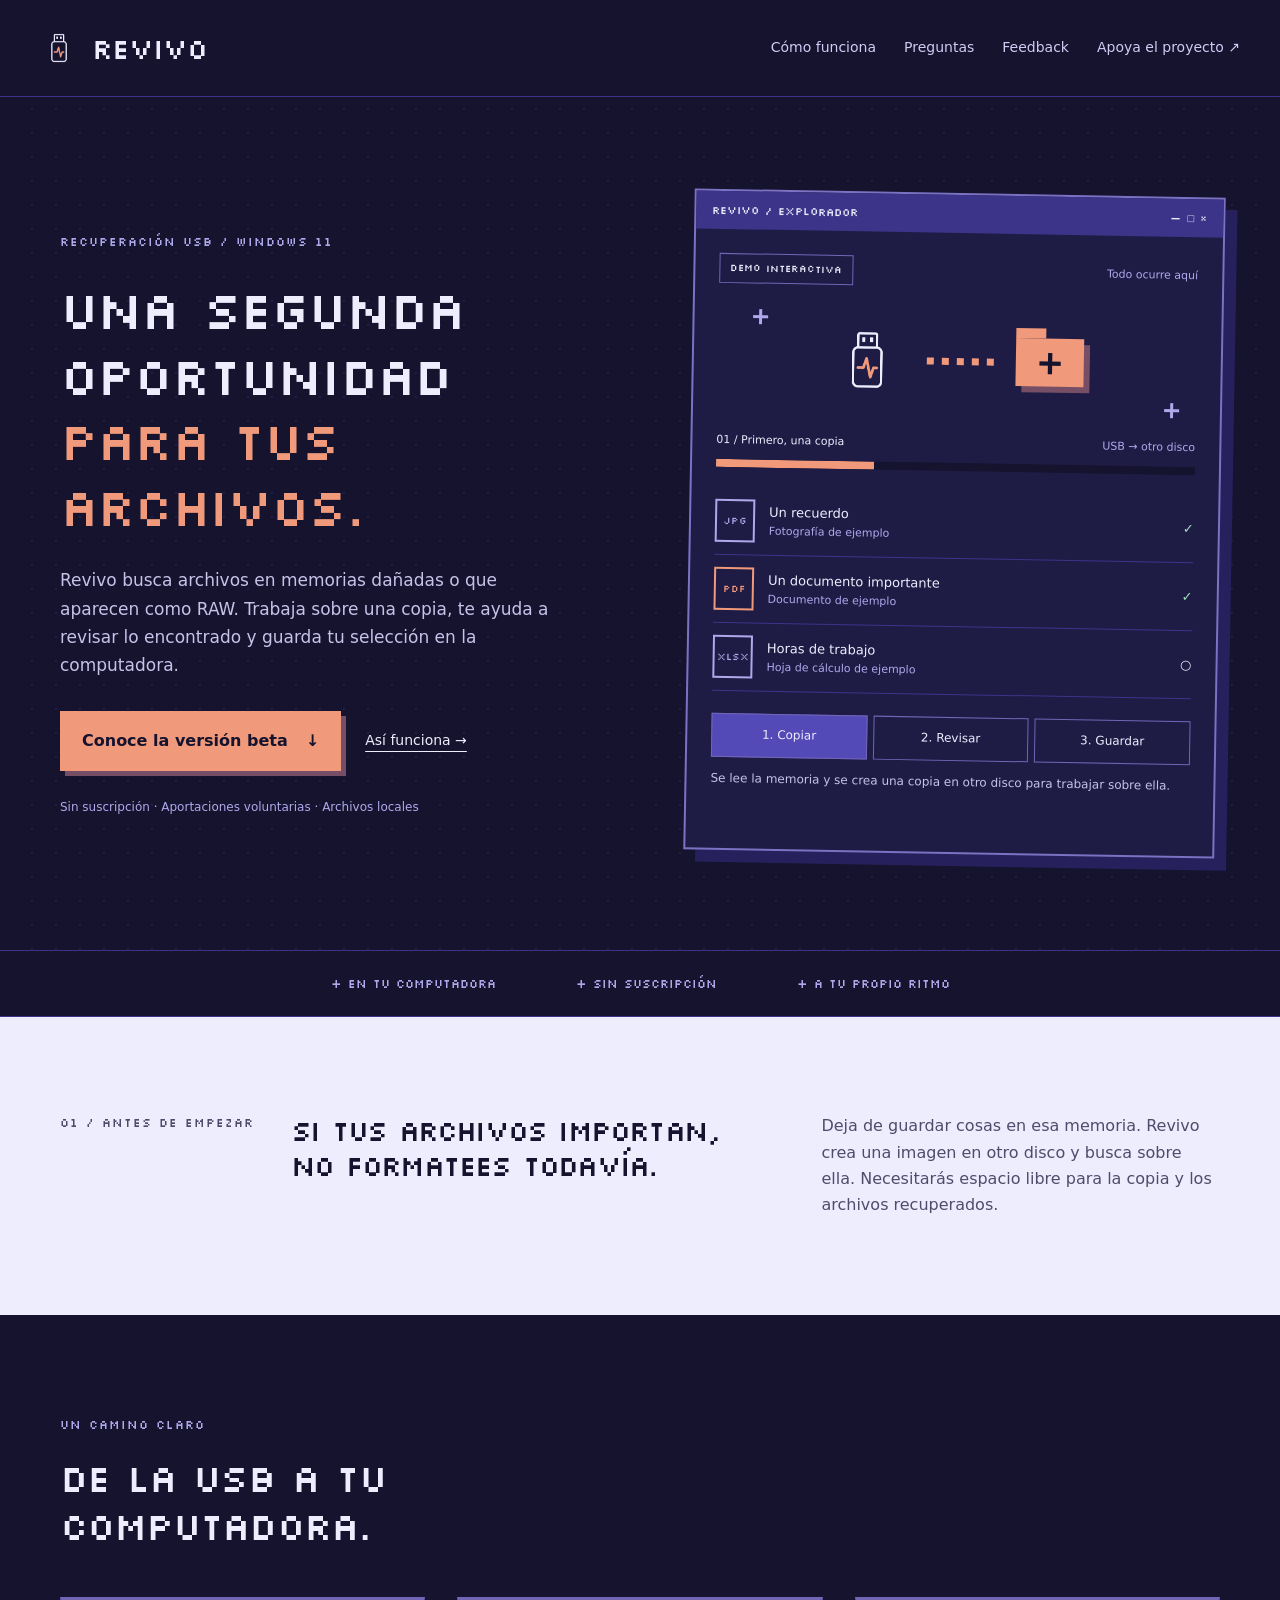
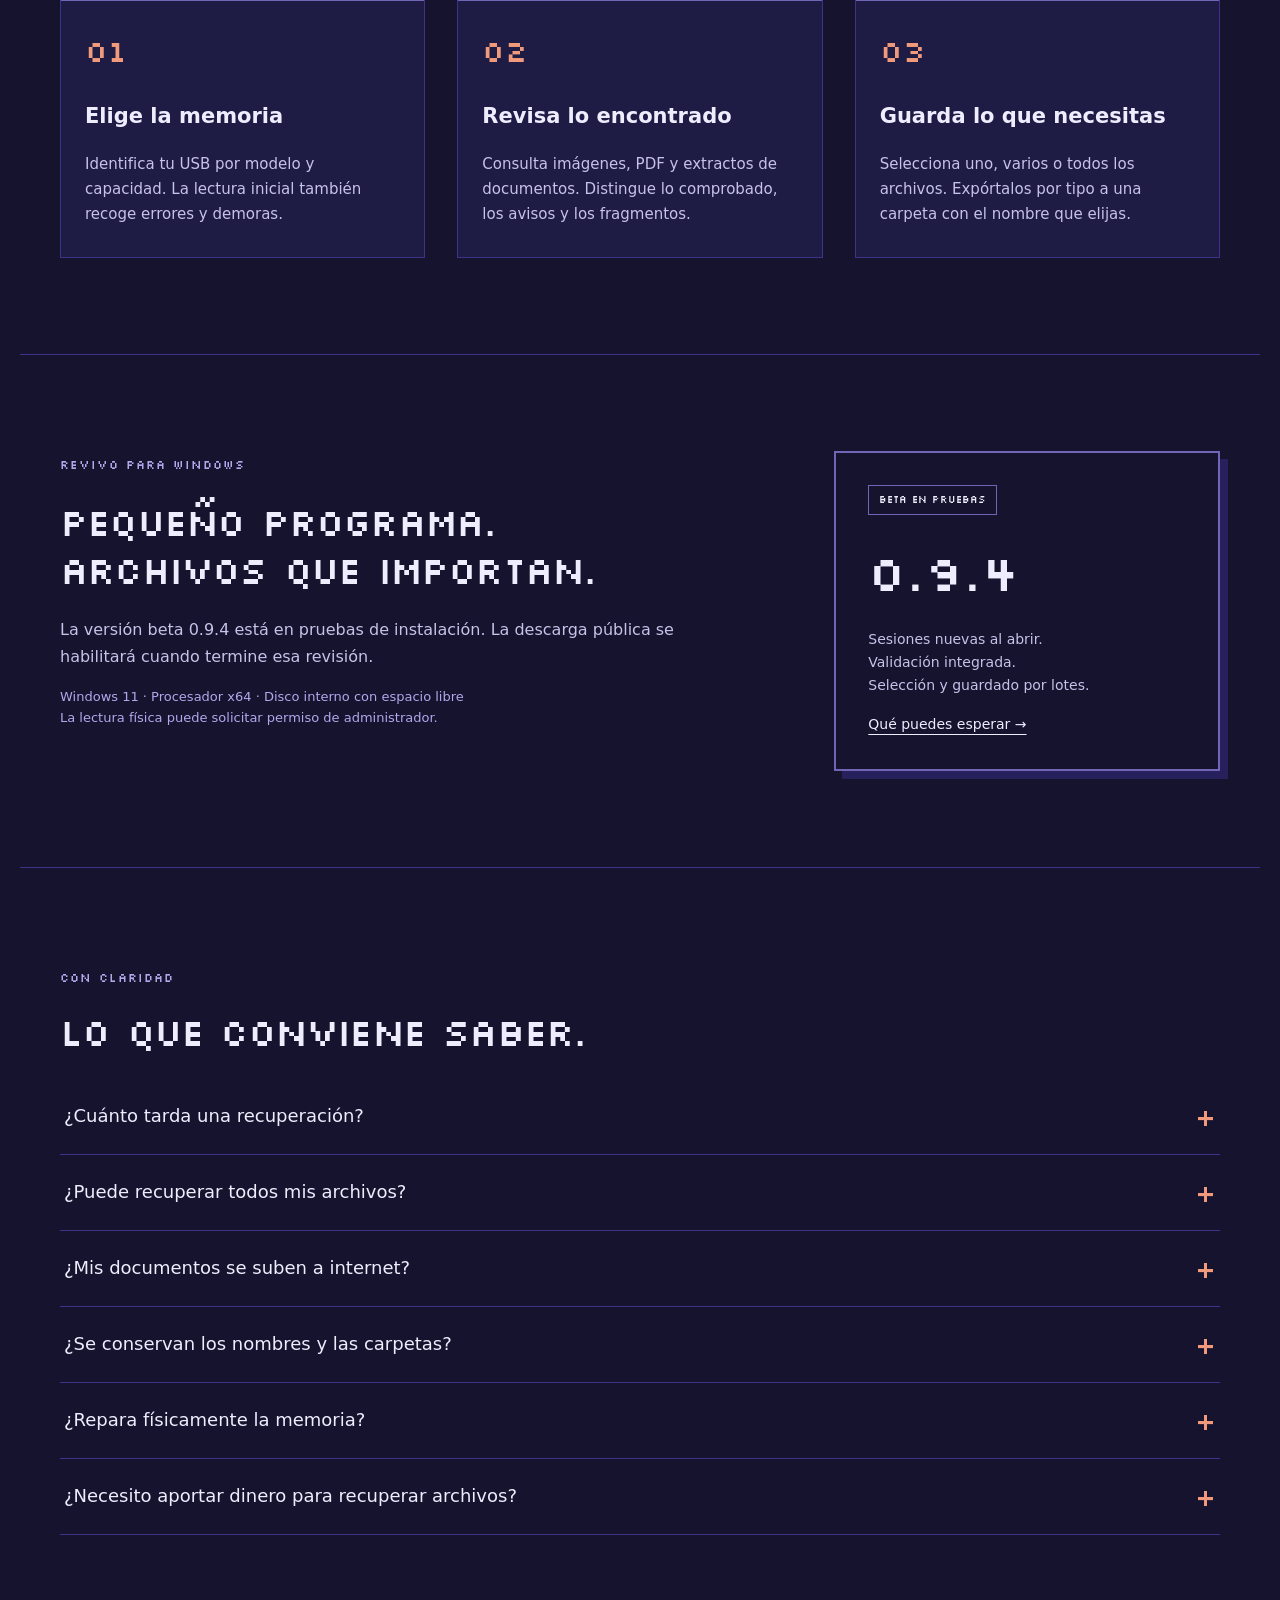
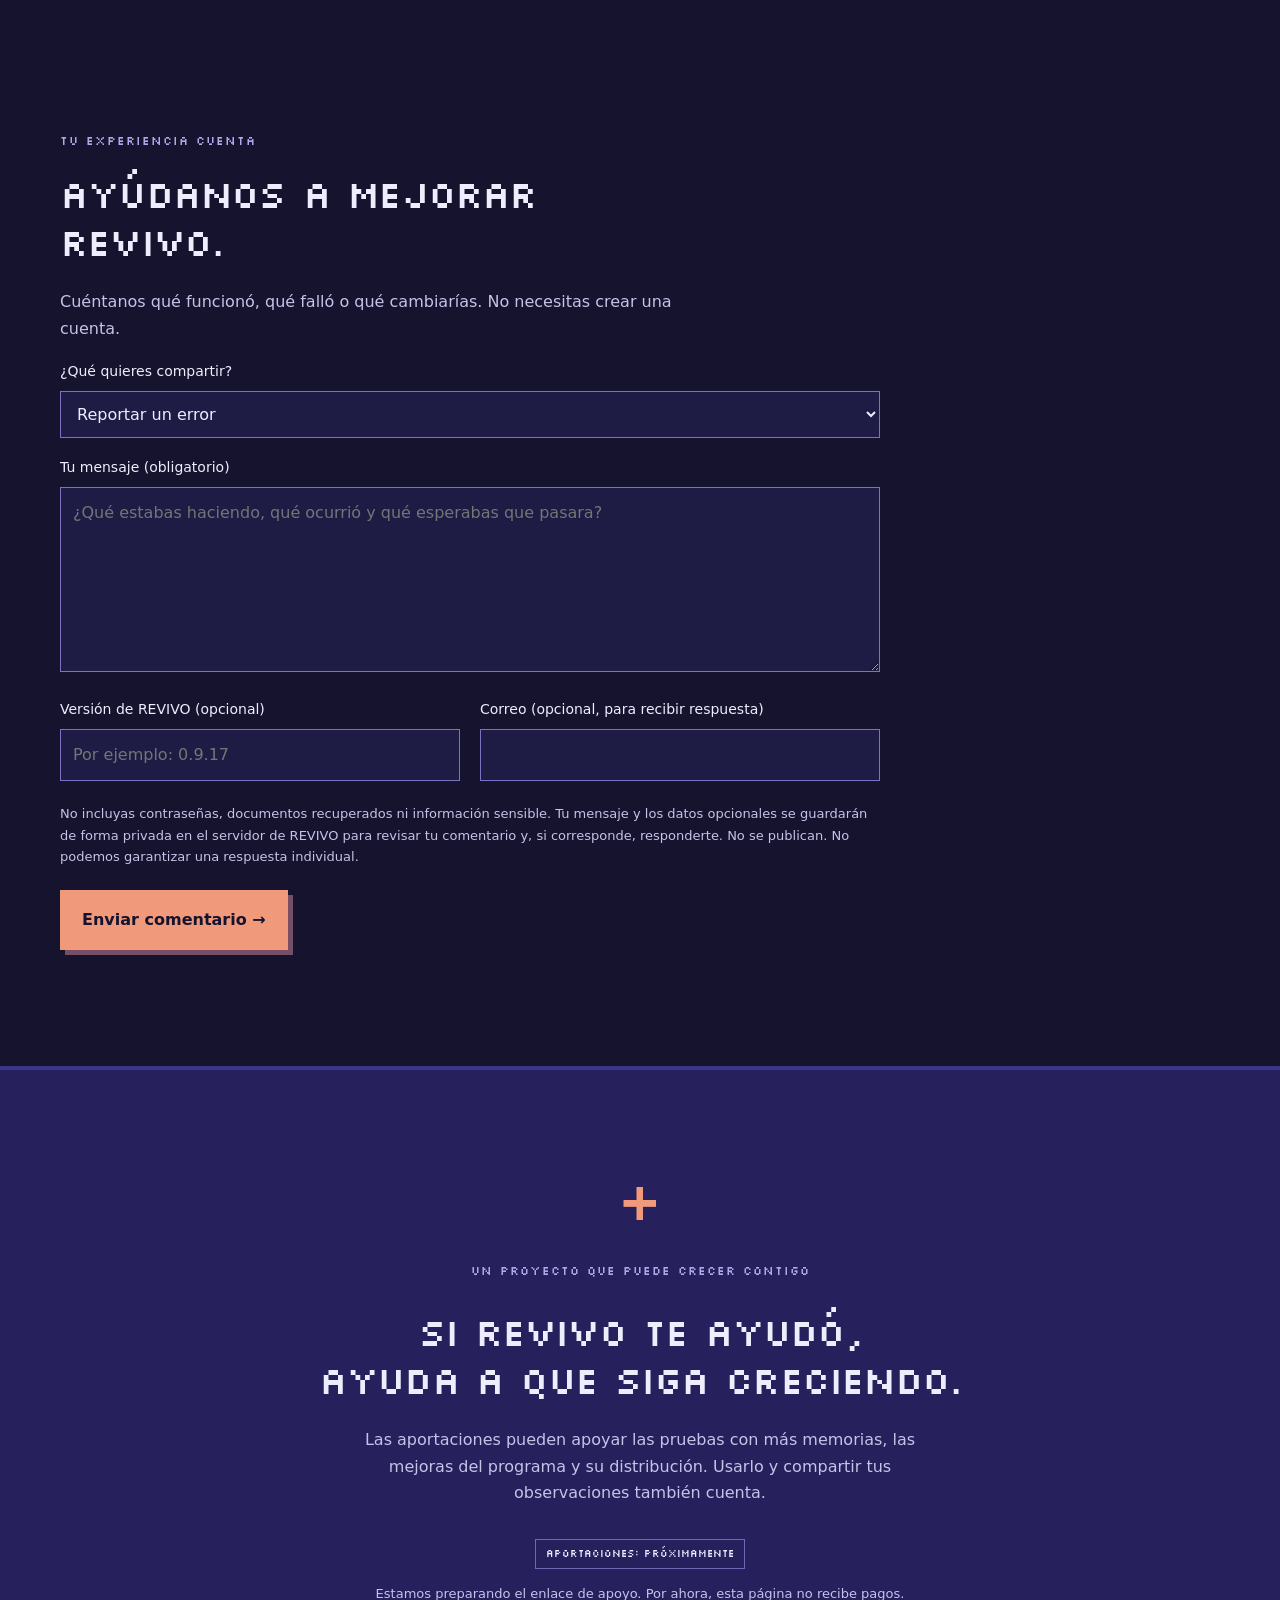
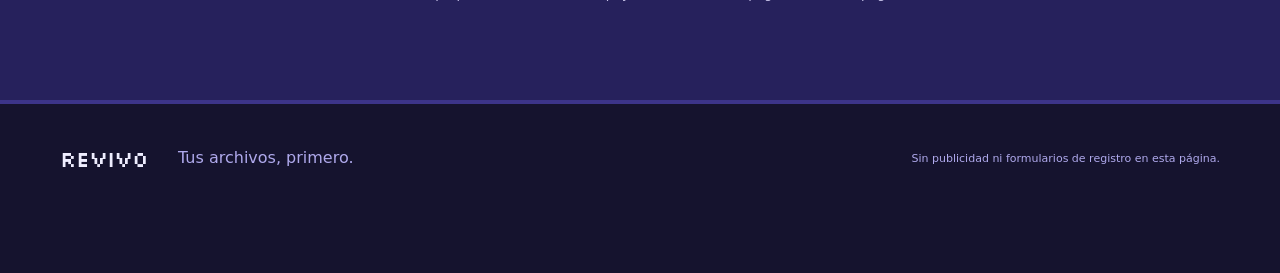
==== web/index.html @ f572e7b0 "Publicar código de REVIVO 0.9.17, web y servicio de feedback" ====
<!doctype html><html lang="es"><head><meta charset="utf-8"><meta name="viewport" content="width=device-width,initial-scale=1"><meta name="description" content="Revivo: recupera archivos de memorias USB en Windows desde una copia protegida. Revisa su contenido y guarda lo que importa."><title>Revivo | Recuperación de archivos USB para Windows</title><meta name="theme-color" content="#15132E"><meta property="og:title" content="Revivo · Una segunda oportunidad para tus archivos"><meta property="og:description" content="Conoce Revivo: recuperación USB para Windows, revisión local y guardado por tipo. Beta en pruebas."><meta property="og:type" content="website"><link rel="icon" href="assets/logo.png"><link rel="stylesheet" href="style.css?v=back-top-1"></head><body><a class="skip" href="#contenido">Saltar al contenido</a>
<header id="page-top" tabindex="-1"><a class="brand" href="#inicio"><img src="assets/logo.png" alt="" width="38" height="48">REVIVO</a><nav aria-label="Principal"><a href="#como">Cómo funciona</a><a href="#preguntas">Preguntas</a><a href="#feedback">Feedback</a><a href="#apoyar">Apoya el proyecto ↗</a></nav></header>
<main id="contenido"><section id="inicio" class="hero"><div><span class="eyebrow">RECUPERACIÓN USB / WINDOWS 11</span><h1>Una segunda<br>oportunidad<br><em>para tus archivos.</em></h1><p>Revivo busca archivos en memorias dañadas o que aparecen como RAW. Trabaja sobre una copia, te ayuda a revisar lo encontrado y guarda tu selección en la computadora.</p><div class="actions"><a class="button" href="#descarga">Conoce la versión beta <span>↓</span></a><a class="quiet" href="#como">Así funciona →</a></div><small>Sin suscripción · Aportaciones voluntarias · Archivos locales</small></div>
<div class="preview" aria-label="Demostración ilustrativa de recuperación">
<div class="windowbar"><span>REVIVO / EXPLORADOR</span><span aria-hidden="true">— □ ×</span></div>
<div class="previewbody"><div class="demohead"><span class="pill">DEMO INTERACTIVA</span><span class="tiny">Todo ocurre aquí</span></div>
<div class="pixel-scene" aria-hidden="true"><span class="spark s1">+</span><span class="spark s2">+</span><div class="drive"><img src="assets/logo.png" alt="" width="75" height="94"></div><div class="data-path"><i></i><i></i><i></i><i></i><i></i></div><div class="pixel-folder"></div></div>
<div class="demostatus"><strong id="demo-title">01 / Primero, una copia</strong><span id="demo-count">USB → otro disco</span></div><div class="demo-track" aria-hidden="true"><span></span></div>
<div class="file"><span class="fileicon">JPG</span><div>Un recuerdo<small>Fotografía de ejemplo</small></div><span class="check">✓</span></div><div class="file"><span class="fileicon coral">PDF</span><div>Un documento importante<small>Documento de ejemplo</small></div><span class="check">✓</span></div><div class="file"><span class="fileicon lilac">XLSX</span><div>Horas de trabajo<small>Hoja de cálculo de ejemplo</small></div><span>○</span></div>
<div class="demo-controls" role="group" aria-label="Pasos de la demostración"><button type="button" data-step="0" aria-pressed="true">1. Copiar</button><button type="button" data-step="1" aria-pressed="false">2. Revisar</button><button type="button" data-step="2" aria-pressed="false">3. Guardar</button></div><p id="demo-detail" aria-live="polite">Se lee la memoria y se crea una copia en otro disco para trabajar sobre ella.</p></div></div></section>
<div class="trust-strip"><span>+ En tu computadora</span><span>+ Sin suscripción</span><span>+ A tu propio ritmo</span></div><section class="principle"><span>01 / ANTES DE EMPEZAR</span><h2>Si tus archivos importan,<br>no formatees todavía.</h2><p>Deja de guardar cosas en esa memoria. Revivo crea una imagen en otro disco y busca sobre ella. Necesitarás espacio libre para la copia y los archivos recuperados.</p></section>
<section id="como"><div class="sectionheading"><span class="eyebrow">UN CAMINO CLARO</span><h2>De la USB a tu computadora.</h2></div><div class="steps"><article><span>01</span><h3>Elige la memoria</h3><p>Identifica tu USB por modelo y capacidad. La lectura inicial también recoge errores y demoras.</p></article><article><span>02</span><h3>Revisa lo encontrado</h3><p>Consulta imágenes, PDF y extractos de documentos. Distingue lo comprobado, los avisos y los fragmentos.</p></article><article><span>03</span><h3>Guarda lo que necesitas</h3><p>Selecciona uno, varios o todos los archivos. Expórtalos por tipo a una carpeta con el nombre que elijas.</p></article></div></section>
<section id="descarga" class="download"><div><span class="eyebrow">REVIVO PARA WINDOWS</span><h2>Pequeño programa.<br>Archivos que importan.</h2><p>La versión beta 0.9.4 está en pruebas de instalación. La descarga pública se habilitará cuando termine esa revisión.</p><p class="requirements">Windows 11 · Procesador x64 · Disco interno con espacio libre<br>La lectura física puede solicitar permiso de administrador.</p></div><div class="release"><span class="pill">BETA EN PRUEBAS</span><strong>0.9.4</strong><p>Sesiones nuevas al abrir.<br>Validación integrada.<br>Selección y guardado por lotes.</p><a href="#preguntas">Qué puedes esperar →</a></div></section>
<section id="preguntas"><div class="sectionheading"><span class="eyebrow">CON CLARIDAD</span><h2>Lo que conviene saber.</h2></div><details><summary>¿Cuánto tarda una recuperación?</summary><p>Puede tardar desde minutos hasta varias horas. Influyen la capacidad de la USB, su velocidad, los errores de lectura y la cantidad de archivos. REVIVO primero crea una copia, después busca archivos y prepara las vistas previas. Durante la copia, la aplicación estima el tiempo restante según la velocidad observada: esa cifra puede cambiar y no incluye las etapas siguientes. Si la lectura es irregular, puede no haber una estimación fiable. Mantén la USB conectada; si necesitas interrumpir el proceso, utiliza Detener y espera la confirmación.</p></details><details><summary>¿Puede recuperar todos mis archivos?</summary><p>No hay garantía. La sobrescritura, la fragmentación y el daño físico pueden impedirlo. Que un archivo supere una comprobación estructural tampoco prueba que sea idéntico al original perdido.</p></details><details><summary>¿Mis documentos se suben a internet?</summary><p>El proceso de recuperación y las vistas previas de Revivo se realizan localmente. Esta página no recibe tus archivos.</p></details><details><summary>¿Se conservan los nombres y las carpetas?</summary><p>Cuando sobrevive suficiente información del sistema de archivos, pueden recuperarse rutas y nombres. En la búsqueda por firmas puede perderse esa información; el guardado permite organizar por tipo.</p></details><details><summary>¿Repara físicamente la memoria?</summary><p>No. El diagnóstico de lectura y la evaluación de estructura no reparan chips ni garantizan que la memoria sea confiable para reutilizarla.</p></details><details><summary>¿Necesito aportar dinero para recuperar archivos?</summary><p>No. Las aportaciones son voluntarias y no desbloquean resultados ni garantizan una recuperación.</p></details></section>
<section id="feedback"><div class="sectionheading"><span class="eyebrow">TU EXPERIENCIA CUENTA</span><h2>Ayúdanos a mejorar REVIVO.</h2><p>Cuéntanos qué funcionó, qué falló o qué cambiarías. No necesitas crear una cuenta.</p></div>
<form id="feedback-form">
<label for="feedback-kind">¿Qué quieres compartir?</label><select id="feedback-kind" name="kind" required><option value="error">Reportar un error</option><option value="suggestion">Sugerir una mejora</option><option value="experience">Contar mi experiencia</option></select>
<label for="feedback-message">Tu mensaje <span>(obligatorio)</span></label><textarea id="feedback-message" name="message" required minlength="10" maxlength="4000" rows="6" placeholder="¿Qué estabas haciendo, qué ocurrió y qué esperabas que pasara?"></textarea>
<div class="feedback-fields"><div><label for="feedback-version">Versión de REVIVO (opcional)</label><input id="feedback-version" name="version" maxlength="40" placeholder="Por ejemplo: 0.9.17"></div><div><label for="feedback-email">Correo (opcional, para recibir respuesta)</label><input id="feedback-email" name="email" type="email" maxlength="254" autocomplete="email"></div></div>
<div class="feedback-trap" aria-hidden="true"><label>Sitio web<input name="website" tabindex="-1" autocomplete="off"></label></div>
<p class="feedback-note">No incluyas contraseñas, documentos recuperados ni información sensible. Tu mensaje y los datos opcionales se guardarán de forma privada en el servidor de REVIVO para revisar tu comentario y, si corresponde, responderte. No se publican. No podemos garantizar una respuesta individual.</p>
<button class="button" type="submit">Enviar comentario →</button><p id="feedback-status" role="status" aria-live="polite"></p>
<noscript><p>Activa JavaScript para enviar este formulario.</p></noscript></form></section>
<section id="apoyar" class="support"><span class="eyebrow">UN PROYECTO QUE PUEDE CRECER CONTIGO</span><h2>Si Revivo te ayudó,<br>ayuda a que siga creciendo.</h2><p>Las aportaciones pueden apoyar las pruebas con más memorias, las mejoras del programa y su distribución. Usarlo y compartir tus observaciones también cuenta.</p><div id="donation"><span class="pill">Aportaciones: próximamente</span><p>Estamos preparando el enlace de apoyo. Por ahora, esta página no recibe pagos.</p></div></section></main><footer><a class="brand" href="#inicio">REVIVO</a><span>Tus archivos, primero.</span><small>Sin publicidad ni formularios de registro en esta página.</small></footer><a class="back-top" href="#page-top" aria-label="Volver al inicio de la página" title="Volver arriba" hidden><span aria-hidden="true">↑</span><span>Arriba</span></a><script src="config.js"></script><script src="main.js?v=back-top-1"></script></body></html>
---- web/style.css ----
@font-face{font-family:Silkscreen;src:url('assets/Silkscreen-Regular.ttf') format('truetype');font-display:swap}*{box-sizing:border-box}html{scroll-behavior:smooth;scroll-padding-top:120px}body{margin:0;background:#15132e;color:#eeedfe;font:16px/1.65 system-ui,-apple-system,sans-serif}a{color:inherit}button{font:inherit;cursor:pointer}button,a{-webkit-tap-highlight-color:transparent}a:focus-visible,button:focus-visible,summary:focus-visible{outline:3px solid #f0997b;outline-offset:6px}.skip{position:fixed;top:-100px;left:20px;z-index:20;background:#eeedfe;color:#15132e;padding:12px}.skip:focus{top:10px}header{max-width:1320px;margin:auto;display:flex;align-items:center;gap:28px;padding:24px 40px;border-bottom:1px solid #3c3489}.brand{display:flex;align-items:center;gap:14px;font:28px Silkscreen,monospace;text-decoration:none;letter-spacing:-1px}.brand img{object-fit:contain}nav{display:flex;gap:28px;margin-left:auto;font-size:14px}nav a{text-decoration:none;color:#cfcbf4}nav a:hover{color:#f0997b}.motion{background:transparent;color:#afa9ec;border:1px solid #3c3489;padding:8px 12px;font-size:12px;min-height:44px}main>section{max-width:1240px;margin:auto;padding:96px 40px}h1,h2,h3,p{margin-top:0}h1,h2{font-family:Silkscreen,monospace;font-weight:400;line-height:1.25;letter-spacing:-1.8px}h1{font-size:clamp(34px,4.1vw,58px);margin:22px 0 28px}h1 em{color:#f0997b;font-style:normal}h2{font-size:clamp(27px,3vw,40px);margin-bottom:24px}h3{font-size:21px;line-height:1.4}p{color:#c6c2e8}.eyebrow,.principle>span{font:12px/1.6 Silkscreen,monospace;letter-spacing:1px;color:#afa9ec}.hero{display:grid;grid-template-columns:1.08fr 1fr;align-items:center;gap:56px;position:relative;background-image:radial-gradient(#3c348950 1px,transparent 1px);background-size:24px 24px}.hero>div>p{max-width:510px;font-size:17px}.actions{display:flex;align-items:center;gap:24px;margin:32px 0 22px}.button{display:inline-flex;justify-content:center;gap:18px;align-items:center;background:#f0997b;color:#15132e;padding:15px 20px;text-decoration:none;font-weight:750;border:2px solid #f0997b;box-shadow:5px 5px 0 #764f67;transition:transform .16s steps(3),box-shadow .16s steps(3)}.button:hover{transform:translate(-2px,-2px);box-shadow:8px 8px 0 #764f67}.button:active{transform:translate(3px,3px);box-shadow:1px 1px 0 #764f67}.quiet{text-underline-offset:6px;font-size:14px}.hero small{color:#afa9ec;font-size:12px}.preview{border:2px solid #7c72c4;box-shadow:12px 12px 0 #26215c;background:#1e1b45;transform:rotate(1deg)}.windowbar{display:flex;justify-content:space-between;padding:12px 16px;background:#3c3489;font:11px Silkscreen,monospace}.previewbody{padding:24px}.demohead{display:flex;align-items:center;justify-content:space-between;gap:12px}.pill{display:inline-block;border:1px solid #7166b6;padding:6px 10px;font:10px/1.6 Silkscreen,monospace;color:#eeedfe}.tiny{font-size:11px;color:#afa9ec}.pixel-scene{display:flex;justify-content:center;align-items:center;gap:22px;height:148px;position:relative}.drive{animation:bob 3s steps(6) infinite}.drive img{display:block;object-fit:contain}.data-path{display:flex;gap:8px}.data-path i{width:7px;height:7px;background:#f0997b;animation:packet 1.6s steps(3) infinite}.data-path i:nth-child(2){animation-delay:.2s}.data-path i:nth-child(3){animation-delay:.4s}.data-path i:nth-child(4){animation-delay:.6s}.data-path i:nth-child(5){animation-delay:.8s}.pixel-folder{width:68px;height:48px;background:#f0997b;box-shadow:6px 6px 0 #764f67;position:relative}.pixel-folder:before{content:'';position:absolute;top:-10px;left:0;width:30px;height:10px;background:#f0997b}.pixel-folder:after{content:'+';position:absolute;inset:1px;text-align:center;font:34px Silkscreen;color:#15132e}.spark{position:absolute;color:#afa9ec;font:24px Silkscreen;animation:twinkle 2s steps(2) infinite}.s1{top:16px;left:32px}.s2{bottom:15px;right:14px;animation-delay:2s}.demostatus{display:flex;justify-content:space-between;gap:12px;font-size:11px;margin-bottom:10px}.demostatus strong{font-weight:500;color:#eeedfe}.demostatus>span{color:#afa9ec}.demo-track{height:8px;background:#15132e;margin-bottom:20px;overflow:hidden}.demo-track span{display:block;background:#f0997b;height:100%;width:33%;transition:width .5s steps(8)}.file{display:flex;align-items:center;gap:14px;padding:12px 0;border-bottom:1px solid #3c3489;font-size:13px}.file>div{flex:1}.file small{display:block;font-size:11px}.fileicon{display:grid;place-items:center;width:40px;height:43px;border:2px solid #afa9ec;color:#afa9ec;font:10px Silkscreen}.fileicon.coral{border-color:#f0997b;color:#f0997b}.check{color:#9ee0bc}.demo-controls{display:flex;gap:6px;margin:22px 0 12px}.demo-controls button{flex:1;min-height:44px;padding:8px 4px;border:1px solid #7166b6;background:transparent;color:#eeedfe;font-size:12px;transition:background .2s,transform .2s}.demo-controls button[aria-pressed=true]{background:#534ab7}.demo-controls button:hover{transform:translateY(-3px)}#demo-detail{min-height:55px;margin:0;font-size:12px;color:#c6c2e8}.caption{border-top:1px solid #3c3489;padding:12px 20px;margin:0;font-size:10px;color:#afa9ec}.trust-strip{display:flex;justify-content:center;gap:80px;flex-wrap:wrap;padding:25px;border-block:1px solid #3c3489;color:#afa9ec;font:12px Silkscreen}.principle{display:grid;grid-template-columns:.6fr 1.5fr 1.2fr;gap:32px;align-items:start;background:#eeedfe;color:#15132e;max-width:none!important;padding-inline:max(40px,calc((100vw - 1160px)/2))!important}.principle h2{font-size:28px}.principle>span,.principle p{color:#514b6b}.principle p{margin:0}.sectionheading{max-width:650px}.sectionheading h2{margin-top:16px}.steps{display:grid;grid-template-columns:repeat(3,1fr);gap:32px;margin-top:48px}.steps article{padding:30px 24px;border:1px solid #3c3489;border-top:4px solid #7166b6;background:#1e1b45;transition:transform .25s,box-shadow .25s}.steps article:hover{transform:translateY(-8px);box-shadow:8px 8px 0 #3c3489}.steps article>span{font:30px Silkscreen;color:#f0997b;display:block;margin-bottom:32px}.steps p{margin-bottom:0;font-size:15px}.download{display:grid;grid-template-columns:1.8fr 1fr;gap:80px;border-block:1px solid #3c3489}.download h2{margin-top:20px}.requirements{font-size:13px;color:#afa9ec}.release{border:2px solid #7166b6;padding:32px;box-shadow:8px 8px 0 #26215c}.release strong{display:block;font:50px Silkscreen;margin:24px 0}.release p,.release a{font-size:14px}.release a{text-underline-offset:5px}details{border-bottom:1px solid #3c3489;padding:0 4px}summary{padding:22px 0;cursor:pointer;list-style:none;display:flex;justify-content:space-between;gap:24px;font-size:18px}summary:after{content:'+';color:#f0997b;font:24px Silkscreen}details[open] summary:after{content:'−'}details[open] p{animation:appear .25s ease-out}details p{max-width:820px;margin-bottom:26px}.support{text-align:center;background:#26215c;position:relative;max-width:none!important;border-block:4px solid #3c3489}.support:before{content:'+';font:52px Silkscreen;color:#f0997b;display:block;margin-bottom:24px}.support h2{margin-top:24px}.support>p{max-width:610px;margin:0 auto 32px}#donation p{font-size:13px;margin:14px 0 0}footer{max-width:1240px;margin:auto;padding:40px;display:flex;align-items:center;gap:30px;color:#afa9ec}footer .brand{color:#eeedfe;font-size:22px}footer small{margin-left:auto;font-size:11px}.reveal{transition:opacity .6s,transform .6s}.reveal.waiting{opacity:0;transform:translateY(24px)}@keyframes bob{50%{transform:translateY(-8px)}}@keyframes packet{0%,100%{opacity:.25;transform:translateX(-3px)}50%{opacity:1;transform:translateX(3px)}}@keyframes twinkle{50%{opacity:.25}}@keyframes appear{from{opacity:0;transform:translateY(8px)}to{opacity:1;transform:none}}html.paused{scroll-behavior:auto}.paused *,.paused *:before,.paused *:after{animation:none!important;transition:none!important}.paused .reveal.waiting{opacity:1;transform:none}@media(max-width:1000px){header{flex-wrap:wrap;gap:16px}nav{gap:20px}.motion{margin-left:auto}.hero{gap:30px;grid-template-columns:1fr 1fr}h1{font-size:36px}.actions{flex-wrap:wrap}.principle{grid-template-columns:1fr 1.4fr}.principle>span{grid-column:1/-1}.download{gap:36px}.trust-strip{gap:28px}footer{flex-wrap:wrap}footer small{margin-left:0}}@media(max-width:720px){header{padding:20px}.brand{font-size:25px}nav{order:3;width:100%;justify-content:space-between;font-size:12px;gap:8px}main>section{padding:60px 24px}.hero{grid-template-columns:1fr;gap:44px}h1{font-size:clamp(29px,7.5vw,46px);letter-spacing:-1px}.hero>div>p{font-size:16px}.preview{transform:none;box-shadow:6px 6px 0 #26215c}.previewbody{padding:18px}.trust-strip{gap:14px;font-size:10px;justify-content:flex-start;padding:24px}.principle{display:block;padding:48px 24px!important}.principle h2{margin-top:22px}.steps,.download{grid-template-columns:1fr}.steps{gap:20px}.steps article>span{margin-bottom:20px}.download{gap:24px}h2{font-size:29px}.support h2{font-size:26px}.demohead .tiny{display:none}.pixel-scene{gap:16px}footer{padding:30px 24px;gap:16px}footer span{font-size:13px}.motion{font-size:10px;padding:8px}.eyebrow{font-size:10px}summary{font-size:16px}}@media(prefers-reduced-motion:reduce){html{scroll-behavior:auto}*,*:before,*:after{animation:none!important;transition:none!important}.reveal.waiting{opacity:1;transform:none}}

#feedback-form{max-width:820px;position:relative}#feedback-form label{display:block;margin:18px 0 8px;font-size:14px}#feedback-form input,#feedback-form textarea,#feedback-form select{width:100%;background:#1e1b45;color:#eeedfe;border:1px solid #7c72c4;padding:12px;font:inherit;border-radius:0}#feedback-form input:focus,#feedback-form textarea:focus,#feedback-form select:focus{outline:2px solid #f0997b;outline-offset:3px}#feedback-form .feedback-fields{display:grid;grid-template-columns:1fr 1fr;gap:20px}.feedback-note{font-size:13px;margin:22px 0}.feedback-trap{position:absolute;left:-10000px;width:1px;height:1px;overflow:hidden}#feedback-status{margin-top:20px;color:#eeedfe}#feedback-form button:disabled{opacity:.55;cursor:wait}@media(max-width:720px){#feedback-form .feedback-fields{grid-template-columns:1fr;gap:0}nav{flex-wrap:wrap}}

.back-top{position:fixed;right:max(20px,env(safe-area-inset-right));bottom:max(20px,env(safe-area-inset-bottom));z-index:50;display:flex;align-items:center;justify-content:center;gap:8px;min-width:52px;min-height:52px;padding:10px 14px;background:rgba(38,33,92,.82);color:#eeedfe;border:1px solid #afa9ec;backdrop-filter:blur(8px);text-decoration:none;font-size:13px;box-shadow:4px 4px 0 #15132e80;transition:background .2s,transform .2s}.back-top[hidden]{display:none}.back-top:hover{background:#534ab7;transform:translateY(-3px)}.back-top span:first-child{font-size:24px;line-height:1}footer{padding-bottom:100px}@media(max-width:720px){.back-top{right:16px;bottom:16px;padding:10px}.back-top span:last-child{display:none}}@media(prefers-reduced-motion:reduce){.back-top{transition:none}}
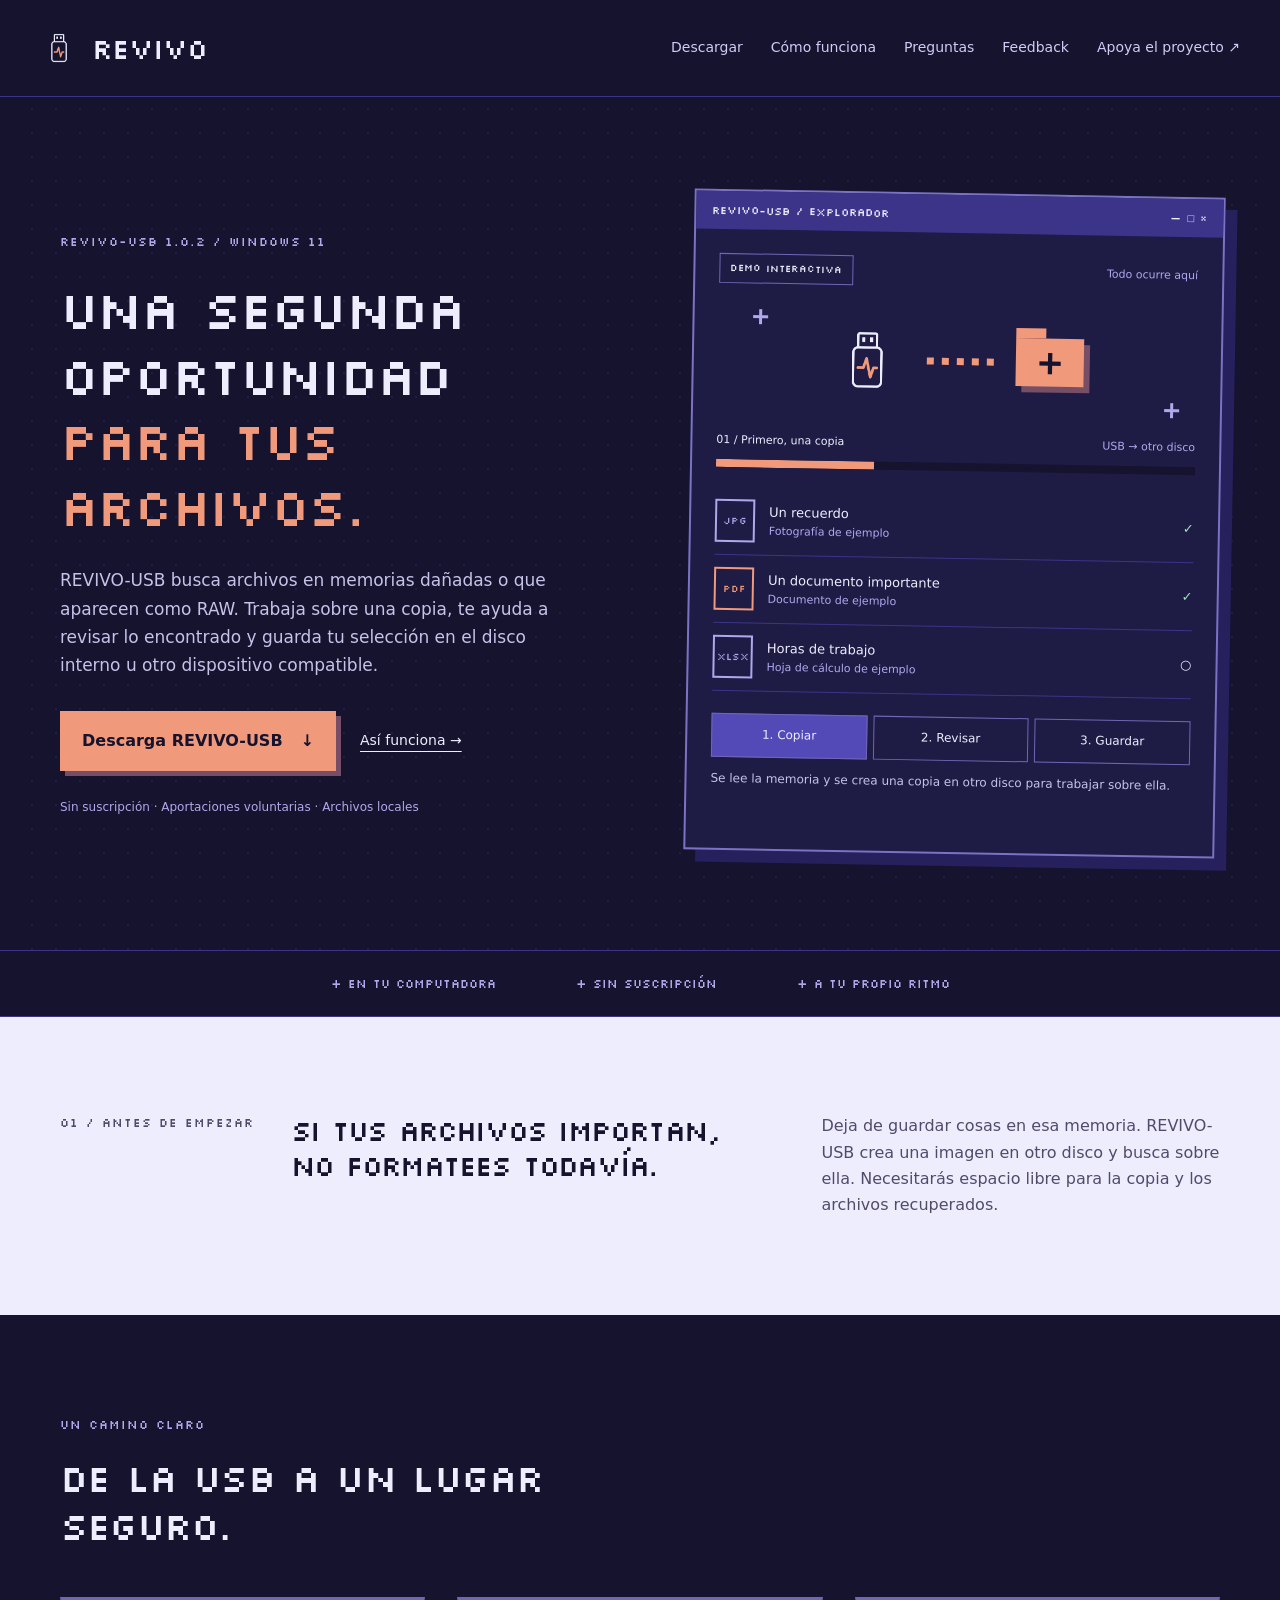
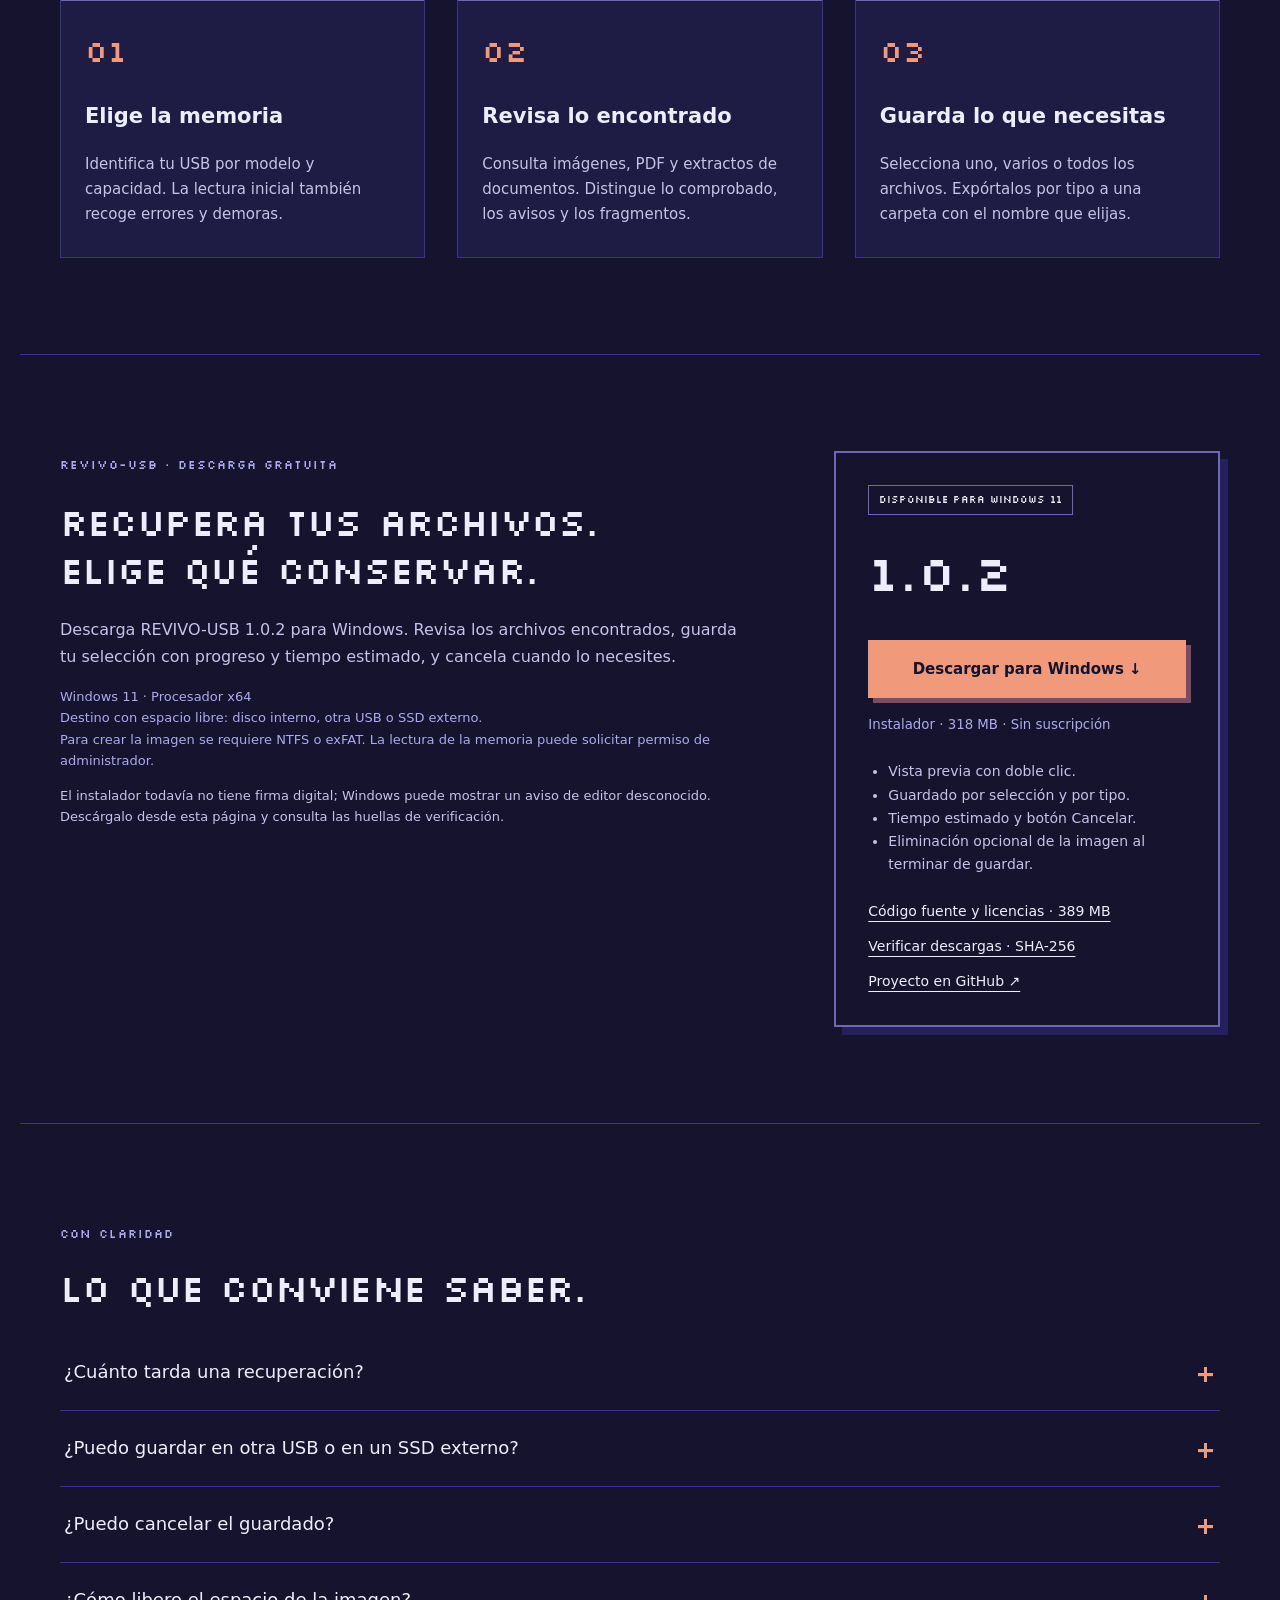
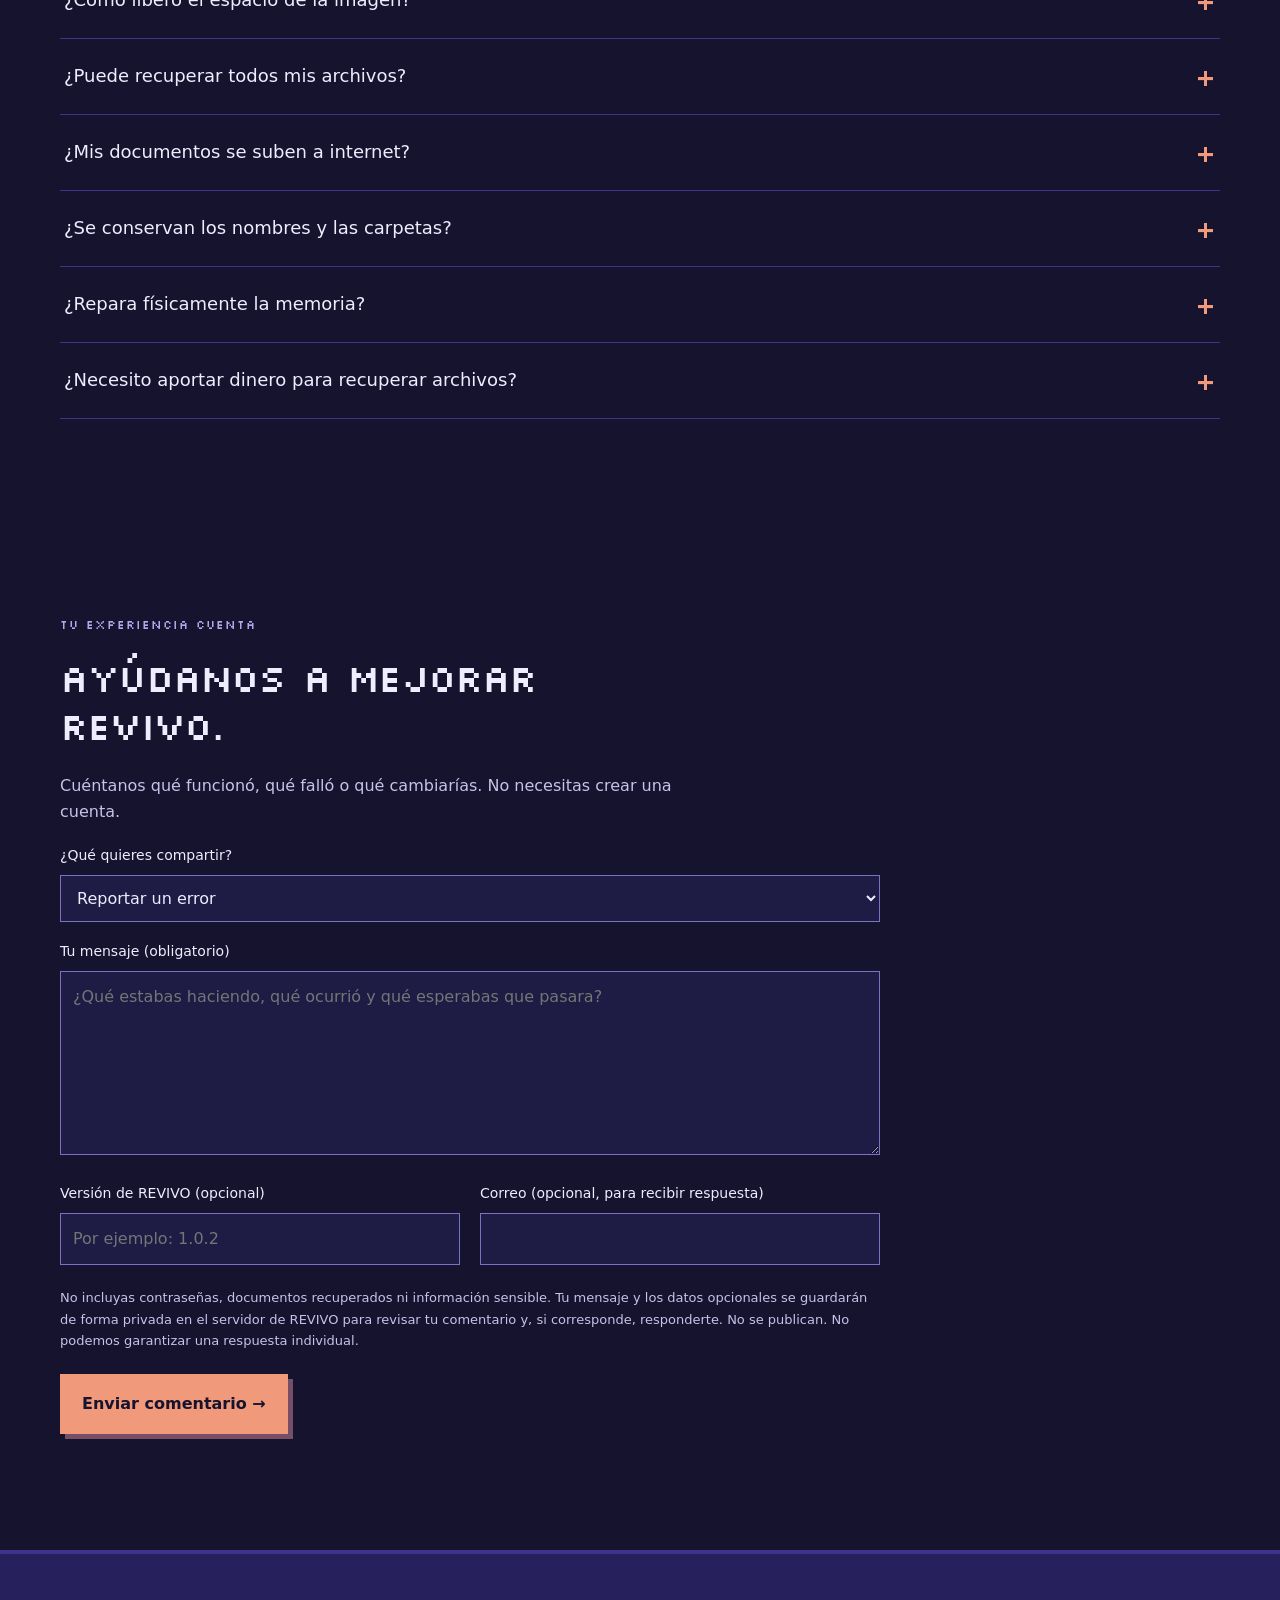
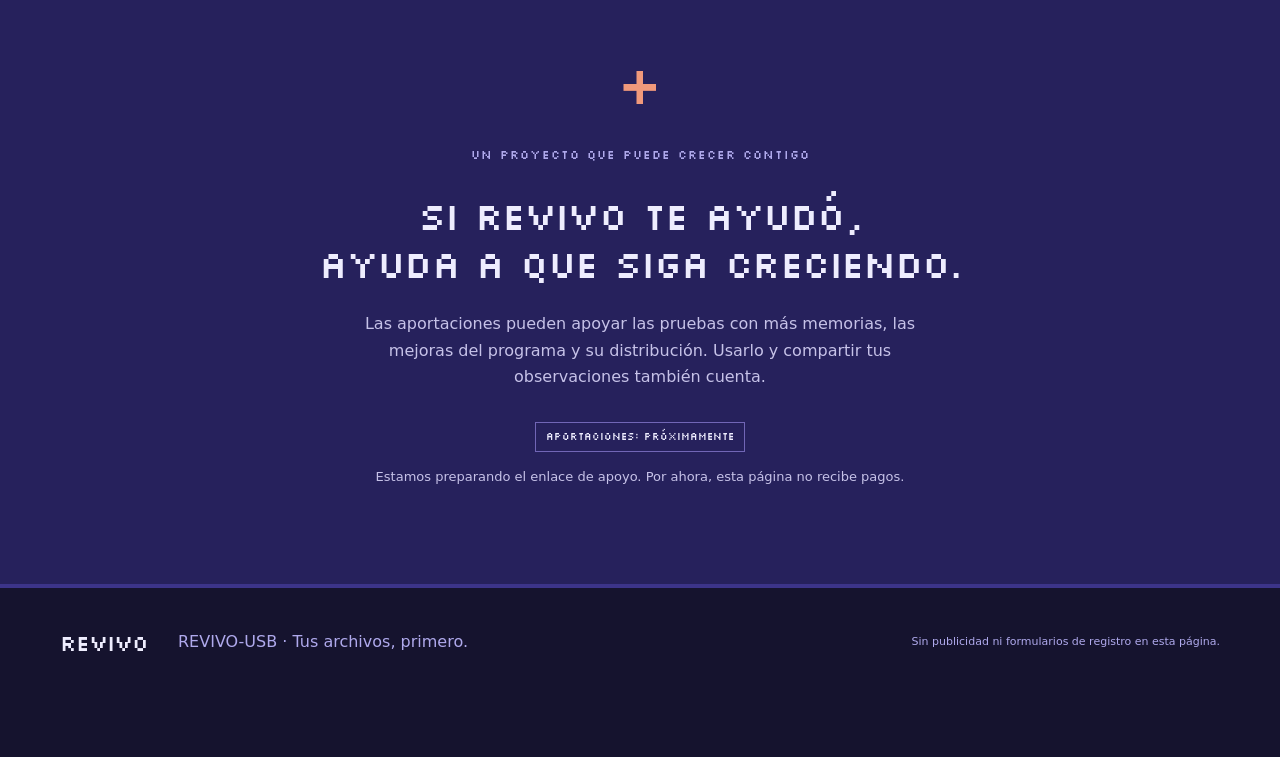
==== commit d52e31f3: "Publish REVIVO-USB 1.0.2 downloads and update website guidance" ====
--- a/web/index.html
+++ b/web/index.html
@@ -1,24 +1,24 @@
-<!doctype html><html lang="es"><head><meta charset="utf-8"><meta name="viewport" content="width=device-width,initial-scale=1"><meta name="description" content="Revivo: recupera archivos de memorias USB en Windows desde una copia protegida. Revisa su contenido y guarda lo que importa."><title>Revivo | Recuperación de archivos USB para Windows</title><meta name="theme-color" content="#15132E"><meta property="og:title" content="Revivo · Una segunda oportunidad para tus archivos"><meta property="og:description" content="Conoce Revivo: recuperación USB para Windows, revisión local y guardado por tipo. Beta en pruebas."><meta property="og:type" content="website"><link rel="icon" href="assets/logo.png"><link rel="stylesheet" href="style.css?v=back-top-1"></head><body><a class="skip" href="#contenido">Saltar al contenido</a>
-<header id="page-top" tabindex="-1"><a class="brand" href="#inicio"><img src="assets/logo.png" alt="" width="38" height="48">REVIVO</a><nav aria-label="Principal"><a href="#como">Cómo funciona</a><a href="#preguntas">Preguntas</a><a href="#feedback">Feedback</a><a href="#apoyar">Apoya el proyecto ↗</a></nav></header>
-<main id="contenido"><section id="inicio" class="hero"><div><span class="eyebrow">RECUPERACIÓN USB / WINDOWS 11</span><h1>Una segunda<br>oportunidad<br><em>para tus archivos.</em></h1><p>Revivo busca archivos en memorias dañadas o que aparecen como RAW. Trabaja sobre una copia, te ayuda a revisar lo encontrado y guarda tu selección en la computadora.</p><div class="actions"><a class="button" href="#descarga">Conoce la versión beta <span>↓</span></a><a class="quiet" href="#como">Así funciona →</a></div><small>Sin suscripción · Aportaciones voluntarias · Archivos locales</small></div>
-<div class="preview" aria-label="Demostración ilustrativa de recuperación">
-<div class="windowbar"><span>REVIVO / EXPLORADOR</span><span aria-hidden="true">— □ ×</span></div>
-<div class="previewbody"><div class="demohead"><span class="pill">DEMO INTERACTIVA</span><span class="tiny">Todo ocurre aquí</span></div>
-<div class="pixel-scene" aria-hidden="true"><span class="spark s1">+</span><span class="spark s2">+</span><div class="drive"><img src="assets/logo.png" alt="" width="75" height="94"></div><div class="data-path"><i></i><i></i><i></i><i></i><i></i></div><div class="pixel-folder"></div></div>
-<div class="demostatus"><strong id="demo-title">01 / Primero, una copia</strong><span id="demo-count">USB → otro disco</span></div><div class="demo-track" aria-hidden="true"><span></span></div>
-<div class="file"><span class="fileicon">JPG</span><div>Un recuerdo<small>Fotografía de ejemplo</small></div><span class="check">✓</span></div><div class="file"><span class="fileicon coral">PDF</span><div>Un documento importante<small>Documento de ejemplo</small></div><span class="check">✓</span></div><div class="file"><span class="fileicon lilac">XLSX</span><div>Horas de trabajo<small>Hoja de cálculo de ejemplo</small></div><span>○</span></div>
-<div class="demo-controls" role="group" aria-label="Pasos de la demostración"><button type="button" data-step="0" aria-pressed="true">1. Copiar</button><button type="button" data-step="1" aria-pressed="false">2. Revisar</button><button type="button" data-step="2" aria-pressed="false">3. Guardar</button></div><p id="demo-detail" aria-live="polite">Se lee la memoria y se crea una copia en otro disco para trabajar sobre ella.</p></div></div></section>
-<div class="trust-strip"><span>+ En tu computadora</span><span>+ Sin suscripción</span><span>+ A tu propio ritmo</span></div><section class="principle"><span>01 / ANTES DE EMPEZAR</span><h2>Si tus archivos importan,<br>no formatees todavía.</h2><p>Deja de guardar cosas en esa memoria. Revivo crea una imagen en otro disco y busca sobre ella. Necesitarás espacio libre para la copia y los archivos recuperados.</p></section>
-<section id="como"><div class="sectionheading"><span class="eyebrow">UN CAMINO CLARO</span><h2>De la USB a tu computadora.</h2></div><div class="steps"><article><span>01</span><h3>Elige la memoria</h3><p>Identifica tu USB por modelo y capacidad. La lectura inicial también recoge errores y demoras.</p></article><article><span>02</span><h3>Revisa lo encontrado</h3><p>Consulta imágenes, PDF y extractos de documentos. Distingue lo comprobado, los avisos y los fragmentos.</p></article><article><span>03</span><h3>Guarda lo que necesitas</h3><p>Selecciona uno, varios o todos los archivos. Expórtalos por tipo a una carpeta con el nombre que elijas.</p></article></div></section>
-<section id="descarga" class="download"><div><span class="eyebrow">REVIVO PARA WINDOWS</span><h2>Pequeño programa.<br>Archivos que importan.</h2><p>La versión beta 0.9.4 está en pruebas de instalación. La descarga pública se habilitará cuando termine esa revisión.</p><p class="requirements">Windows 11 · Procesador x64 · Disco interno con espacio libre<br>La lectura física puede solicitar permiso de administrador.</p></div><div class="release"><span class="pill">BETA EN PRUEBAS</span><strong>0.9.4</strong><p>Sesiones nuevas al abrir.<br>Validación integrada.<br>Selección y guardado por lotes.</p><a href="#preguntas">Qué puedes esperar →</a></div></section>
-<section id="preguntas"><div class="sectionheading"><span class="eyebrow">CON CLARIDAD</span><h2>Lo que conviene saber.</h2></div><details><summary>¿Cuánto tarda una recuperación?</summary><p>Puede tardar desde minutos hasta varias horas. Influyen la capacidad de la USB, su velocidad, los errores de lectura y la cantidad de archivos. REVIVO primero crea una copia, después busca archivos y prepara las vistas previas. Durante la copia, la aplicación estima el tiempo restante según la velocidad observada: esa cifra puede cambiar y no incluye las etapas siguientes. Si la lectura es irregular, puede no haber una estimación fiable. Mantén la USB conectada; si necesitas interrumpir el proceso, utiliza Detener y espera la confirmación.</p></details><details><summary>¿Puede recuperar todos mis archivos?</summary><p>No hay garantía. La sobrescritura, la fragmentación y el daño físico pueden impedirlo. Que un archivo supere una comprobación estructural tampoco prueba que sea idéntico al original perdido.</p></details><details><summary>¿Mis documentos se suben a internet?</summary><p>El proceso de recuperación y las vistas previas de Revivo se realizan localmente. Esta página no recibe tus archivos.</p></details><details><summary>¿Se conservan los nombres y las carpetas?</summary><p>Cuando sobrevive suficiente información del sistema de archivos, pueden recuperarse rutas y nombres. En la búsqueda por firmas puede perderse esa información; el guardado permite organizar por tipo.</p></details><details><summary>¿Repara físicamente la memoria?</summary><p>No. El diagnóstico de lectura y la evaluación de estructura no reparan chips ni garantizan que la memoria sea confiable para reutilizarla.</p></details><details><summary>¿Necesito aportar dinero para recuperar archivos?</summary><p>No. Las aportaciones son voluntarias y no desbloquean resultados ni garantizan una recuperación.</p></details></section>
-<section id="feedback"><div class="sectionheading"><span class="eyebrow">TU EXPERIENCIA CUENTA</span><h2>Ayúdanos a mejorar REVIVO.</h2><p>Cuéntanos qué funcionó, qué falló o qué cambiarías. No necesitas crear una cuenta.</p></div>
-<form id="feedback-form">
-<label for="feedback-kind">¿Qué quieres compartir?</label><select id="feedback-kind" name="kind" required><option value="error">Reportar un error</option><option value="suggestion">Sugerir una mejora</option><option value="experience">Contar mi experiencia</option></select>
-<label for="feedback-message">Tu mensaje <span>(obligatorio)</span></label><textarea id="feedback-message" name="message" required minlength="10" maxlength="4000" rows="6" placeholder="¿Qué estabas haciendo, qué ocurrió y qué esperabas que pasara?"></textarea>
-<div class="feedback-fields"><div><label for="feedback-version">Versión de REVIVO (opcional)</label><input id="feedback-version" name="version" maxlength="40" placeholder="Por ejemplo: 0.9.17"></div><div><label for="feedback-email">Correo (opcional, para recibir respuesta)</label><input id="feedback-email" name="email" type="email" maxlength="254" autocomplete="email"></div></div>
-<div class="feedback-trap" aria-hidden="true"><label>Sitio web<input name="website" tabindex="-1" autocomplete="off"></label></div>
-<p class="feedback-note">No incluyas contraseñas, documentos recuperados ni información sensible. Tu mensaje y los datos opcionales se guardarán de forma privada en el servidor de REVIVO para revisar tu comentario y, si corresponde, responderte. No se publican. No podemos garantizar una respuesta individual.</p>
-<button class="button" type="submit">Enviar comentario →</button><p id="feedback-status" role="status" aria-live="polite"></p>
-<noscript><p>Activa JavaScript para enviar este formulario.</p></noscript></form></section>
-<section id="apoyar" class="support"><span class="eyebrow">UN PROYECTO QUE PUEDE CRECER CONTIGO</span><h2>Si Revivo te ayudó,<br>ayuda a que siga creciendo.</h2><p>Las aportaciones pueden apoyar las pruebas con más memorias, las mejoras del programa y su distribución. Usarlo y compartir tus observaciones también cuenta.</p><div id="donation"><span class="pill">Aportaciones: próximamente</span><p>Estamos preparando el enlace de apoyo. Por ahora, esta página no recibe pagos.</p></div></section></main><footer><a class="brand" href="#inicio">REVIVO</a><span>Tus archivos, primero.</span><small>Sin publicidad ni formularios de registro en esta página.</small></footer><a class="back-top" href="#page-top" aria-label="Volver al inicio de la página" title="Volver arriba" hidden><span aria-hidden="true">↑</span><span>Arriba</span></a><script src="config.js"></script><script src="main.js?v=back-top-1"></script></body></html>+<!doctype html><html lang="es"><head><meta charset="utf-8"><meta name="viewport" content="width=device-width,initial-scale=1"><meta name="description" content="REVIVO-USB: recupera archivos de memorias USB en Windows desde una copia protegida. Revisa su contenido y guarda lo que importa."><title>REVIVO-USB 1.0.2 | Recupera tus archivos en Windows</title><meta name="theme-color" content="#15132E"><meta property="og:title" content="REVIVO-USB · Una segunda oportunidad para tus archivos"><meta property="og:description" content="REVIVO-USB 1.0.2: recuperación USB para Windows, vistas previas locales y guardado por tipo. Sin suscripción."><meta property="og:type" content="website"><link rel="icon" href="assets/logo.png"><link rel="stylesheet" href="style.css?v=usb-1-0-2"></head><body><a class="skip" href="#contenido">Saltar al contenido</a>
+<header id="page-top" tabindex="-1"><a class="brand" href="#inicio"><img src="assets/logo.png" alt="" width="38" height="48">REVIVO</a><nav aria-label="Principal"><a href="#descarga">Descargar</a><a href="#como">Cómo funciona</a><a href="#preguntas">Preguntas</a><a href="#feedback">Feedback</a><a href="#apoyar">Apoya el proyecto ↗</a></nav></header>
+<main id="contenido"><section id="inicio" class="hero"><div><span class="eyebrow">REVIVO-USB 1.0.2 / WINDOWS 11</span><h1>Una segunda<br>oportunidad<br><em>para tus archivos.</em></h1><p>REVIVO-USB busca archivos en memorias dañadas o que aparecen como RAW. Trabaja sobre una copia, te ayuda a revisar lo encontrado y guarda tu selección en el disco interno u otro dispositivo compatible.</p><div class="actions"><a class="button" href="#descarga">Descarga REVIVO-USB <span>↓</span></a><a class="quiet" href="#como">Así funciona →</a></div><small>Sin suscripción · Aportaciones voluntarias · Archivos locales</small></div>
+<div class="preview" aria-label="Demostración ilustrativa de recuperación">
+<div class="windowbar"><span>REVIVO-USB / EXPLORADOR</span><span aria-hidden="true">— □ ×</span></div>
+<div class="previewbody"><div class="demohead"><span class="pill">DEMO INTERACTIVA</span><span class="tiny">Todo ocurre aquí</span></div>
+<div class="pixel-scene" aria-hidden="true"><span class="spark s1">+</span><span class="spark s2">+</span><div class="drive"><img src="assets/logo.png" alt="" width="75" height="94"></div><div class="data-path"><i></i><i></i><i></i><i></i><i></i></div><div class="pixel-folder"></div></div>
+<div class="demostatus"><strong id="demo-title">01 / Primero, una copia</strong><span id="demo-count">USB → otro disco</span></div><div class="demo-track" aria-hidden="true"><span></span></div>
+<div class="file"><span class="fileicon">JPG</span><div>Un recuerdo<small>Fotografía de ejemplo</small></div><span class="check">✓</span></div><div class="file"><span class="fileicon coral">PDF</span><div>Un documento importante<small>Documento de ejemplo</small></div><span class="check">✓</span></div><div class="file"><span class="fileicon lilac">XLSX</span><div>Horas de trabajo<small>Hoja de cálculo de ejemplo</small></div><span>○</span></div>
+<div class="demo-controls" role="group" aria-label="Pasos de la demostración"><button type="button" data-step="0" aria-pressed="true">1. Copiar</button><button type="button" data-step="1" aria-pressed="false">2. Revisar</button><button type="button" data-step="2" aria-pressed="false">3. Guardar</button></div><p id="demo-detail" aria-live="polite">Se lee la memoria y se crea una copia en otro disco para trabajar sobre ella.</p></div></div></section>
+<div class="trust-strip"><span>+ En tu computadora</span><span>+ Sin suscripción</span><span>+ A tu propio ritmo</span></div><section class="principle"><span>01 / ANTES DE EMPEZAR</span><h2>Si tus archivos importan,<br>no formatees todavía.</h2><p>Deja de guardar cosas en esa memoria. REVIVO-USB crea una imagen en otro disco y busca sobre ella. Necesitarás espacio libre para la copia y los archivos recuperados.</p></section>
+<section id="como"><div class="sectionheading"><span class="eyebrow">UN CAMINO CLARO</span><h2>De la USB a un lugar seguro.</h2></div><div class="steps"><article><span>01</span><h3>Elige la memoria</h3><p>Identifica tu USB por modelo y capacidad. La lectura inicial también recoge errores y demoras.</p></article><article><span>02</span><h3>Revisa lo encontrado</h3><p>Consulta imágenes, PDF y extractos de documentos. Distingue lo comprobado, los avisos y los fragmentos.</p></article><article><span>03</span><h3>Guarda lo que necesitas</h3><p>Selecciona uno, varios o todos los archivos. Expórtalos por tipo a una carpeta con el nombre que elijas.</p></article></div></section>
+<section id="descarga" class="download"><div><span class="eyebrow">REVIVO-USB · DESCARGA GRATUITA</span><h2>Recupera tus archivos.<br>Elige qué conservar.</h2><p>Descarga REVIVO-USB 1.0.2 para Windows. Revisa los archivos encontrados, guarda tu selección con progreso y tiempo estimado, y cancela cuando lo necesites.</p><p class="requirements">Windows 11 · Procesador x64<br>Destino con espacio libre: disco interno, otra USB o SSD externo.<br>Para crear la imagen se requiere NTFS o exFAT. La lectura de la memoria puede solicitar permiso de administrador.</p><p class="download-note">El instalador todavía no tiene firma digital; Windows puede mostrar un aviso de editor desconocido. Descárgalo desde esta página y consulta las huellas de verificación.</p></div><div class="release"><span class="pill">DISPONIBLE PARA WINDOWS 11</span><strong>1.0.2</strong><a class="button" href="/descargas/1.0.2/REVIVO-USB-1.0.2-setup.exe" download>Descargar para Windows ↓</a><small>Instalador · 318 MB · Sin suscripción</small><ul class="release-points"><li>Vista previa con doble clic.</li><li>Guardado por selección y por tipo.</li><li>Tiempo estimado y botón Cancelar.</li><li>Eliminación opcional de la imagen al terminar de guardar.</li></ul><div class="release-links"><a href="/descargas/1.0.2/REVIVO-USB-1.0.2-fuentes.zip" download>Código fuente y licencias · 389 MB</a><a href="/descargas/1.0.2/SHA256SUMS.txt">Verificar descargas · SHA-256</a><a href="https://github.com/ivanovich5/Revivo" target="_blank" rel="noopener noreferrer">Proyecto en GitHub ↗</a></div></div></section>
+<section id="preguntas"><div class="sectionheading"><span class="eyebrow">CON CLARIDAD</span><h2>Lo que conviene saber.</h2></div><details><summary>¿Cuánto tarda una recuperación?</summary><p>Puede tardar desde minutos hasta varias horas. Influyen la capacidad de la USB, su velocidad, los errores de lectura y la cantidad de archivos. REVIVO primero crea una copia, después busca archivos y prepara las vistas previas. Durante la copia, la aplicación estima el tiempo restante según la velocidad observada: esa cifra puede cambiar y no incluye las etapas siguientes. Si la lectura es irregular, puede no haber una estimación fiable. Mantén la USB conectada; si necesitas interrumpir el proceso, utiliza Detener y espera la confirmación.</p></details><details><summary>¿Puedo guardar en otra USB o en un SSD externo?</summary><p>Sí, si REVIVO-USB puede distinguir ese dispositivo de la memoria original. Para la imagen completa necesitas NTFS o exFAT. Para guardar archivos seleccionados también se admite FAT32 si cada archivo cabe dentro de su límite de 4 GB menos 1 byte. Si faltan identificadores para distinguir dos memorias, utiliza el disco interno. La velocidad depende del dispositivo y del puerto USB; mantén la unidad conectada hasta terminar.</p></details><details><summary>¿Puedo cancelar el guardado?</summary><p>Sí. Pulsa Cancelar y espera a que se detenga. Se conservan los archivos completos y verificados; un archivo incompleto puede quedar con extensión .partial. La recuperación original no se borra. El tiempo restante es una estimación que puede cambiar.</p></details><details><summary>¿Cómo libero el espacio de la imagen?</summary><p>Después de guardar tu selección, REVIVO-USB puede ofrecer eliminar la imagen que creó. Muestra cuánto ocupa y pide confirmación. Los archivos recuperados y los informes se conservan, pero ya no podrás repetir el análisis desde esa copia. Revisa y respalda lo importante antes de eliminarla.</p></details><details><summary>¿Puede recuperar todos mis archivos?</summary><p>No hay garantía. La sobrescritura, la fragmentación y el daño físico pueden impedirlo. Que un archivo supere una comprobación estructural tampoco prueba que sea idéntico al original perdido.</p></details><details><summary>¿Mis documentos se suben a internet?</summary><p>El proceso de recuperación y las vistas previas de REVIVO-USB se realizan localmente. Esta página no recibe tus archivos.</p></details><details><summary>¿Se conservan los nombres y las carpetas?</summary><p>Cuando sobrevive suficiente información del sistema de archivos, pueden recuperarse rutas y nombres. En la búsqueda por firmas puede perderse esa información; el guardado permite organizar por tipo.</p></details><details><summary>¿Repara físicamente la memoria?</summary><p>No. El diagnóstico de lectura y la evaluación de estructura no reparan chips ni garantizan que la memoria sea confiable para reutilizarla.</p></details><details><summary>¿Necesito aportar dinero para recuperar archivos?</summary><p>No. Las aportaciones son voluntarias y no desbloquean resultados ni garantizan una recuperación.</p></details></section>
+<section id="feedback"><div class="sectionheading"><span class="eyebrow">TU EXPERIENCIA CUENTA</span><h2>Ayúdanos a mejorar REVIVO.</h2><p>Cuéntanos qué funcionó, qué falló o qué cambiarías. No necesitas crear una cuenta.</p></div>
+<form id="feedback-form">
+<label for="feedback-kind">¿Qué quieres compartir?</label><select id="feedback-kind" name="kind" required><option value="error">Reportar un error</option><option value="suggestion">Sugerir una mejora</option><option value="experience">Contar mi experiencia</option></select>
+<label for="feedback-message">Tu mensaje <span>(obligatorio)</span></label><textarea id="feedback-message" name="message" required minlength="10" maxlength="4000" rows="6" placeholder="¿Qué estabas haciendo, qué ocurrió y qué esperabas que pasara?"></textarea>
+<div class="feedback-fields"><div><label for="feedback-version">Versión de REVIVO (opcional)</label><input id="feedback-version" name="version" maxlength="40" placeholder="Por ejemplo: 1.0.2"></div><div><label for="feedback-email">Correo (opcional, para recibir respuesta)</label><input id="feedback-email" name="email" type="email" maxlength="254" autocomplete="email"></div></div>
+<div class="feedback-trap" aria-hidden="true"><label>Sitio web<input name="website" tabindex="-1" autocomplete="off"></label></div>
+<p class="feedback-note">No incluyas contraseñas, documentos recuperados ni información sensible. Tu mensaje y los datos opcionales se guardarán de forma privada en el servidor de REVIVO para revisar tu comentario y, si corresponde, responderte. No se publican. No podemos garantizar una respuesta individual.</p>
+<button class="button" type="submit">Enviar comentario →</button><p id="feedback-status" role="status" aria-live="polite"></p>
+<noscript><p>Activa JavaScript para enviar este formulario.</p></noscript></form></section>
+<section id="apoyar" class="support"><span class="eyebrow">UN PROYECTO QUE PUEDE CRECER CONTIGO</span><h2>Si Revivo te ayudó,<br>ayuda a que siga creciendo.</h2><p>Las aportaciones pueden apoyar las pruebas con más memorias, las mejoras del programa y su distribución. Usarlo y compartir tus observaciones también cuenta.</p><div id="donation"><span class="pill">Aportaciones: próximamente</span><p>Estamos preparando el enlace de apoyo. Por ahora, esta página no recibe pagos.</p></div></section></main><footer><a class="brand" href="#inicio">REVIVO</a><span>REVIVO-USB · Tus archivos, primero.</span><small>Sin publicidad ni formularios de registro en esta página.</small></footer><a class="back-top" href="#page-top" aria-label="Volver al inicio de la página" title="Volver arriba" hidden><span aria-hidden="true">↑</span><span>Arriba</span></a><script src="config.js"></script><script src="main.js?v=usb-1-0-2"></script></body></html>
--- a/web/style.css
+++ b/web/style.css
@@ -1,5 +1,7 @@
-@font-face{font-family:Silkscreen;src:url('assets/Silkscreen-Regular.ttf') format('truetype');font-display:swap}*{box-sizing:border-box}html{scroll-behavior:smooth;scroll-padding-top:120px}body{margin:0;background:#15132e;color:#eeedfe;font:16px/1.65 system-ui,-apple-system,sans-serif}a{color:inherit}button{font:inherit;cursor:pointer}button,a{-webkit-tap-highlight-color:transparent}a:focus-visible,button:focus-visible,summary:focus-visible{outline:3px solid #f0997b;outline-offset:6px}.skip{position:fixed;top:-100px;left:20px;z-index:20;background:#eeedfe;color:#15132e;padding:12px}.skip:focus{top:10px}header{max-width:1320px;margin:auto;display:flex;align-items:center;gap:28px;padding:24px 40px;border-bottom:1px solid #3c3489}.brand{display:flex;align-items:center;gap:14px;font:28px Silkscreen,monospace;text-decoration:none;letter-spacing:-1px}.brand img{object-fit:contain}nav{display:flex;gap:28px;margin-left:auto;font-size:14px}nav a{text-decoration:none;color:#cfcbf4}nav a:hover{color:#f0997b}.motion{background:transparent;color:#afa9ec;border:1px solid #3c3489;padding:8px 12px;font-size:12px;min-height:44px}main>section{max-width:1240px;margin:auto;padding:96px 40px}h1,h2,h3,p{margin-top:0}h1,h2{font-family:Silkscreen,monospace;font-weight:400;line-height:1.25;letter-spacing:-1.8px}h1{font-size:clamp(34px,4.1vw,58px);margin:22px 0 28px}h1 em{color:#f0997b;font-style:normal}h2{font-size:clamp(27px,3vw,40px);margin-bottom:24px}h3{font-size:21px;line-height:1.4}p{color:#c6c2e8}.eyebrow,.principle>span{font:12px/1.6 Silkscreen,monospace;letter-spacing:1px;color:#afa9ec}.hero{display:grid;grid-template-columns:1.08fr 1fr;align-items:center;gap:56px;position:relative;background-image:radial-gradient(#3c348950 1px,transparent 1px);background-size:24px 24px}.hero>div>p{max-width:510px;font-size:17px}.actions{display:flex;align-items:center;gap:24px;margin:32px 0 22px}.button{display:inline-flex;justify-content:center;gap:18px;align-items:center;background:#f0997b;color:#15132e;padding:15px 20px;text-decoration:none;font-weight:750;border:2px solid #f0997b;box-shadow:5px 5px 0 #764f67;transition:transform .16s steps(3),box-shadow .16s steps(3)}.button:hover{transform:translate(-2px,-2px);box-shadow:8px 8px 0 #764f67}.button:active{transform:translate(3px,3px);box-shadow:1px 1px 0 #764f67}.quiet{text-underline-offset:6px;font-size:14px}.hero small{color:#afa9ec;font-size:12px}.preview{border:2px solid #7c72c4;box-shadow:12px 12px 0 #26215c;background:#1e1b45;transform:rotate(1deg)}.windowbar{display:flex;justify-content:space-between;padding:12px 16px;background:#3c3489;font:11px Silkscreen,monospace}.previewbody{padding:24px}.demohead{display:flex;align-items:center;justify-content:space-between;gap:12px}.pill{display:inline-block;border:1px solid #7166b6;padding:6px 10px;font:10px/1.6 Silkscreen,monospace;color:#eeedfe}.tiny{font-size:11px;color:#afa9ec}.pixel-scene{display:flex;justify-content:center;align-items:center;gap:22px;height:148px;position:relative}.drive{animation:bob 3s steps(6) infinite}.drive img{display:block;object-fit:contain}.data-path{display:flex;gap:8px}.data-path i{width:7px;height:7px;background:#f0997b;animation:packet 1.6s steps(3) infinite}.data-path i:nth-child(2){animation-delay:.2s}.data-path i:nth-child(3){animation-delay:.4s}.data-path i:nth-child(4){animation-delay:.6s}.data-path i:nth-child(5){animation-delay:.8s}.pixel-folder{width:68px;height:48px;background:#f0997b;box-shadow:6px 6px 0 #764f67;position:relative}.pixel-folder:before{content:'';position:absolute;top:-10px;left:0;width:30px;height:10px;background:#f0997b}.pixel-folder:after{content:'+';position:absolute;inset:1px;text-align:center;font:34px Silkscreen;color:#15132e}.spark{position:absolute;color:#afa9ec;font:24px Silkscreen;animation:twinkle 2s steps(2) infinite}.s1{top:16px;left:32px}.s2{bottom:15px;right:14px;animation-delay:2s}.demostatus{display:flex;justify-content:space-between;gap:12px;font-size:11px;margin-bottom:10px}.demostatus strong{font-weight:500;color:#eeedfe}.demostatus>span{color:#afa9ec}.demo-track{height:8px;background:#15132e;margin-bottom:20px;overflow:hidden}.demo-track span{display:block;background:#f0997b;height:100%;width:33%;transition:width .5s steps(8)}.file{display:flex;align-items:center;gap:14px;padding:12px 0;border-bottom:1px solid #3c3489;font-size:13px}.file>div{flex:1}.file small{display:block;font-size:11px}.fileicon{display:grid;place-items:center;width:40px;height:43px;border:2px solid #afa9ec;color:#afa9ec;font:10px Silkscreen}.fileicon.coral{border-color:#f0997b;color:#f0997b}.check{color:#9ee0bc}.demo-controls{display:flex;gap:6px;margin:22px 0 12px}.demo-controls button{flex:1;min-height:44px;padding:8px 4px;border:1px solid #7166b6;background:transparent;color:#eeedfe;font-size:12px;transition:background .2s,transform .2s}.demo-controls button[aria-pressed=true]{background:#534ab7}.demo-controls button:hover{transform:translateY(-3px)}#demo-detail{min-height:55px;margin:0;font-size:12px;color:#c6c2e8}.caption{border-top:1px solid #3c3489;padding:12px 20px;margin:0;font-size:10px;color:#afa9ec}.trust-strip{display:flex;justify-content:center;gap:80px;flex-wrap:wrap;padding:25px;border-block:1px solid #3c3489;color:#afa9ec;font:12px Silkscreen}.principle{display:grid;grid-template-columns:.6fr 1.5fr 1.2fr;gap:32px;align-items:start;background:#eeedfe;color:#15132e;max-width:none!important;padding-inline:max(40px,calc((100vw - 1160px)/2))!important}.principle h2{font-size:28px}.principle>span,.principle p{color:#514b6b}.principle p{margin:0}.sectionheading{max-width:650px}.sectionheading h2{margin-top:16px}.steps{display:grid;grid-template-columns:repeat(3,1fr);gap:32px;margin-top:48px}.steps article{padding:30px 24px;border:1px solid #3c3489;border-top:4px solid #7166b6;background:#1e1b45;transition:transform .25s,box-shadow .25s}.steps article:hover{transform:translateY(-8px);box-shadow:8px 8px 0 #3c3489}.steps article>span{font:30px Silkscreen;color:#f0997b;display:block;margin-bottom:32px}.steps p{margin-bottom:0;font-size:15px}.download{display:grid;grid-template-columns:1.8fr 1fr;gap:80px;border-block:1px solid #3c3489}.download h2{margin-top:20px}.requirements{font-size:13px;color:#afa9ec}.release{border:2px solid #7166b6;padding:32px;box-shadow:8px 8px 0 #26215c}.release strong{display:block;font:50px Silkscreen;margin:24px 0}.release p,.release a{font-size:14px}.release a{text-underline-offset:5px}details{border-bottom:1px solid #3c3489;padding:0 4px}summary{padding:22px 0;cursor:pointer;list-style:none;display:flex;justify-content:space-between;gap:24px;font-size:18px}summary:after{content:'+';color:#f0997b;font:24px Silkscreen}details[open] summary:after{content:'−'}details[open] p{animation:appear .25s ease-out}details p{max-width:820px;margin-bottom:26px}.support{text-align:center;background:#26215c;position:relative;max-width:none!important;border-block:4px solid #3c3489}.support:before{content:'+';font:52px Silkscreen;color:#f0997b;display:block;margin-bottom:24px}.support h2{margin-top:24px}.support>p{max-width:610px;margin:0 auto 32px}#donation p{font-size:13px;margin:14px 0 0}footer{max-width:1240px;margin:auto;padding:40px;display:flex;align-items:center;gap:30px;color:#afa9ec}footer .brand{color:#eeedfe;font-size:22px}footer small{margin-left:auto;font-size:11px}.reveal{transition:opacity .6s,transform .6s}.reveal.waiting{opacity:0;transform:translateY(24px)}@keyframes bob{50%{transform:translateY(-8px)}}@keyframes packet{0%,100%{opacity:.25;transform:translateX(-3px)}50%{opacity:1;transform:translateX(3px)}}@keyframes twinkle{50%{opacity:.25}}@keyframes appear{from{opacity:0;transform:translateY(8px)}to{opacity:1;transform:none}}html.paused{scroll-behavior:auto}.paused *,.paused *:before,.paused *:after{animation:none!important;transition:none!important}.paused .reveal.waiting{opacity:1;transform:none}@media(max-width:1000px){header{flex-wrap:wrap;gap:16px}nav{gap:20px}.motion{margin-left:auto}.hero{gap:30px;grid-template-columns:1fr 1fr}h1{font-size:36px}.actions{flex-wrap:wrap}.principle{grid-template-columns:1fr 1.4fr}.principle>span{grid-column:1/-1}.download{gap:36px}.trust-strip{gap:28px}footer{flex-wrap:wrap}footer small{margin-left:0}}@media(max-width:720px){header{padding:20px}.brand{font-size:25px}nav{order:3;width:100%;justify-content:space-between;font-size:12px;gap:8px}main>section{padding:60px 24px}.hero{grid-template-columns:1fr;gap:44px}h1{font-size:clamp(29px,7.5vw,46px);letter-spacing:-1px}.hero>div>p{font-size:16px}.preview{transform:none;box-shadow:6px 6px 0 #26215c}.previewbody{padding:18px}.trust-strip{gap:14px;font-size:10px;justify-content:flex-start;padding:24px}.principle{display:block;padding:48px 24px!important}.principle h2{margin-top:22px}.steps,.download{grid-template-columns:1fr}.steps{gap:20px}.steps article>span{margin-bottom:20px}.download{gap:24px}h2{font-size:29px}.support h2{font-size:26px}.demohead .tiny{display:none}.pixel-scene{gap:16px}footer{padding:30px 24px;gap:16px}footer span{font-size:13px}.motion{font-size:10px;padding:8px}.eyebrow{font-size:10px}summary{font-size:16px}}@media(prefers-reduced-motion:reduce){html{scroll-behavior:auto}*,*:before,*:after{animation:none!important;transition:none!important}.reveal.waiting{opacity:1;transform:none}}
-
-#feedback-form{max-width:820px;position:relative}#feedback-form label{display:block;margin:18px 0 8px;font-size:14px}#feedback-form input,#feedback-form textarea,#feedback-form select{width:100%;background:#1e1b45;color:#eeedfe;border:1px solid #7c72c4;padding:12px;font:inherit;border-radius:0}#feedback-form input:focus,#feedback-form textarea:focus,#feedback-form select:focus{outline:2px solid #f0997b;outline-offset:3px}#feedback-form .feedback-fields{display:grid;grid-template-columns:1fr 1fr;gap:20px}.feedback-note{font-size:13px;margin:22px 0}.feedback-trap{position:absolute;left:-10000px;width:1px;height:1px;overflow:hidden}#feedback-status{margin-top:20px;color:#eeedfe}#feedback-form button:disabled{opacity:.55;cursor:wait}@media(max-width:720px){#feedback-form .feedback-fields{grid-template-columns:1fr;gap:0}nav{flex-wrap:wrap}}
-
-.back-top{position:fixed;right:max(20px,env(safe-area-inset-right));bottom:max(20px,env(safe-area-inset-bottom));z-index:50;display:flex;align-items:center;justify-content:center;gap:8px;min-width:52px;min-height:52px;padding:10px 14px;background:rgba(38,33,92,.82);color:#eeedfe;border:1px solid #afa9ec;backdrop-filter:blur(8px);text-decoration:none;font-size:13px;box-shadow:4px 4px 0 #15132e80;transition:background .2s,transform .2s}.back-top[hidden]{display:none}.back-top:hover{background:#534ab7;transform:translateY(-3px)}.back-top span:first-child{font-size:24px;line-height:1}footer{padding-bottom:100px}@media(max-width:720px){.back-top{right:16px;bottom:16px;padding:10px}.back-top span:last-child{display:none}}@media(prefers-reduced-motion:reduce){.back-top{transition:none}}
+@font-face{font-family:Silkscreen;src:url('assets/Silkscreen-Regular.ttf') format('truetype');font-display:swap}*{box-sizing:border-box}html{scroll-behavior:smooth;scroll-padding-top:120px}body{margin:0;background:#15132e;color:#eeedfe;font:16px/1.65 system-ui,-apple-system,sans-serif}a{color:inherit}button{font:inherit;cursor:pointer}button,a{-webkit-tap-highlight-color:transparent}a:focus-visible,button:focus-visible,summary:focus-visible{outline:3px solid #f0997b;outline-offset:6px}.skip{position:fixed;top:-100px;left:20px;z-index:20;background:#eeedfe;color:#15132e;padding:12px}.skip:focus{top:10px}header{max-width:1320px;margin:auto;display:flex;align-items:center;gap:28px;padding:24px 40px;border-bottom:1px solid #3c3489}.brand{display:flex;align-items:center;gap:14px;font:28px Silkscreen,monospace;text-decoration:none;letter-spacing:-1px}.brand img{object-fit:contain}nav{display:flex;gap:28px;margin-left:auto;font-size:14px}nav a{text-decoration:none;color:#cfcbf4}nav a:hover{color:#f0997b}.motion{background:transparent;color:#afa9ec;border:1px solid #3c3489;padding:8px 12px;font-size:12px;min-height:44px}main>section{max-width:1240px;margin:auto;padding:96px 40px}h1,h2,h3,p{margin-top:0}h1,h2{font-family:Silkscreen,monospace;font-weight:400;line-height:1.25;letter-spacing:-1.8px}h1{font-size:clamp(34px,4.1vw,58px);margin:22px 0 28px}h1 em{color:#f0997b;font-style:normal}h2{font-size:clamp(27px,3vw,40px);margin-bottom:24px}h3{font-size:21px;line-height:1.4}p{color:#c6c2e8}.eyebrow,.principle>span{font:12px/1.6 Silkscreen,monospace;letter-spacing:1px;color:#afa9ec}.hero{display:grid;grid-template-columns:1.08fr 1fr;align-items:center;gap:56px;position:relative;background-image:radial-gradient(#3c348950 1px,transparent 1px);background-size:24px 24px}.hero>div>p{max-width:510px;font-size:17px}.actions{display:flex;align-items:center;gap:24px;margin:32px 0 22px}.button{display:inline-flex;justify-content:center;gap:18px;align-items:center;background:#f0997b;color:#15132e;padding:15px 20px;text-decoration:none;font-weight:750;border:2px solid #f0997b;box-shadow:5px 5px 0 #764f67;transition:transform .16s steps(3),box-shadow .16s steps(3)}.button:hover{transform:translate(-2px,-2px);box-shadow:8px 8px 0 #764f67}.button:active{transform:translate(3px,3px);box-shadow:1px 1px 0 #764f67}.quiet{text-underline-offset:6px;font-size:14px}.hero small{color:#afa9ec;font-size:12px}.preview{border:2px solid #7c72c4;box-shadow:12px 12px 0 #26215c;background:#1e1b45;transform:rotate(1deg)}.windowbar{display:flex;justify-content:space-between;padding:12px 16px;background:#3c3489;font:11px Silkscreen,monospace}.previewbody{padding:24px}.demohead{display:flex;align-items:center;justify-content:space-between;gap:12px}.pill{display:inline-block;border:1px solid #7166b6;padding:6px 10px;font:10px/1.6 Silkscreen,monospace;color:#eeedfe}.tiny{font-size:11px;color:#afa9ec}.pixel-scene{display:flex;justify-content:center;align-items:center;gap:22px;height:148px;position:relative}.drive{animation:bob 3s steps(6) infinite}.drive img{display:block;object-fit:contain}.data-path{display:flex;gap:8px}.data-path i{width:7px;height:7px;background:#f0997b;animation:packet 1.6s steps(3) infinite}.data-path i:nth-child(2){animation-delay:.2s}.data-path i:nth-child(3){animation-delay:.4s}.data-path i:nth-child(4){animation-delay:.6s}.data-path i:nth-child(5){animation-delay:.8s}.pixel-folder{width:68px;height:48px;background:#f0997b;box-shadow:6px 6px 0 #764f67;position:relative}.pixel-folder:before{content:'';position:absolute;top:-10px;left:0;width:30px;height:10px;background:#f0997b}.pixel-folder:after{content:'+';position:absolute;inset:1px;text-align:center;font:34px Silkscreen;color:#15132e}.spark{position:absolute;color:#afa9ec;font:24px Silkscreen;animation:twinkle 2s steps(2) infinite}.s1{top:16px;left:32px}.s2{bottom:15px;right:14px;animation-delay:2s}.demostatus{display:flex;justify-content:space-between;gap:12px;font-size:11px;margin-bottom:10px}.demostatus strong{font-weight:500;color:#eeedfe}.demostatus>span{color:#afa9ec}.demo-track{height:8px;background:#15132e;margin-bottom:20px;overflow:hidden}.demo-track span{display:block;background:#f0997b;height:100%;width:33%;transition:width .5s steps(8)}.file{display:flex;align-items:center;gap:14px;padding:12px 0;border-bottom:1px solid #3c3489;font-size:13px}.file>div{flex:1}.file small{display:block;font-size:11px}.fileicon{display:grid;place-items:center;width:40px;height:43px;border:2px solid #afa9ec;color:#afa9ec;font:10px Silkscreen}.fileicon.coral{border-color:#f0997b;color:#f0997b}.check{color:#9ee0bc}.demo-controls{display:flex;gap:6px;margin:22px 0 12px}.demo-controls button{flex:1;min-height:44px;padding:8px 4px;border:1px solid #7166b6;background:transparent;color:#eeedfe;font-size:12px;transition:background .2s,transform .2s}.demo-controls button[aria-pressed=true]{background:#534ab7}.demo-controls button:hover{transform:translateY(-3px)}#demo-detail{min-height:55px;margin:0;font-size:12px;color:#c6c2e8}.caption{border-top:1px solid #3c3489;padding:12px 20px;margin:0;font-size:10px;color:#afa9ec}.trust-strip{display:flex;justify-content:center;gap:80px;flex-wrap:wrap;padding:25px;border-block:1px solid #3c3489;color:#afa9ec;font:12px Silkscreen}.principle{display:grid;grid-template-columns:.6fr 1.5fr 1.2fr;gap:32px;align-items:start;background:#eeedfe;color:#15132e;max-width:none!important;padding-inline:max(40px,calc((100vw - 1160px)/2))!important}.principle h2{font-size:28px}.principle>span,.principle p{color:#514b6b}.principle p{margin:0}.sectionheading{max-width:650px}.sectionheading h2{margin-top:16px}.steps{display:grid;grid-template-columns:repeat(3,1fr);gap:32px;margin-top:48px}.steps article{padding:30px 24px;border:1px solid #3c3489;border-top:4px solid #7166b6;background:#1e1b45;transition:transform .25s,box-shadow .25s}.steps article:hover{transform:translateY(-8px);box-shadow:8px 8px 0 #3c3489}.steps article>span{font:30px Silkscreen;color:#f0997b;display:block;margin-bottom:32px}.steps p{margin-bottom:0;font-size:15px}.download{display:grid;grid-template-columns:1.8fr 1fr;gap:80px;border-block:1px solid #3c3489}.download h2{margin-top:20px}.requirements{font-size:13px;color:#afa9ec}.release{border:2px solid #7166b6;padding:32px;box-shadow:8px 8px 0 #26215c}.release strong{display:block;font:50px Silkscreen;margin:24px 0}.release p,.release a{font-size:14px}.release a{text-underline-offset:5px}details{border-bottom:1px solid #3c3489;padding:0 4px}summary{padding:22px 0;cursor:pointer;list-style:none;display:flex;justify-content:space-between;gap:24px;font-size:18px}summary:after{content:'+';color:#f0997b;font:24px Silkscreen}details[open] summary:after{content:'−'}details[open] p{animation:appear .25s ease-out}details p{max-width:820px;margin-bottom:26px}.support{text-align:center;background:#26215c;position:relative;max-width:none!important;border-block:4px solid #3c3489}.support:before{content:'+';font:52px Silkscreen;color:#f0997b;display:block;margin-bottom:24px}.support h2{margin-top:24px}.support>p{max-width:610px;margin:0 auto 32px}#donation p{font-size:13px;margin:14px 0 0}footer{max-width:1240px;margin:auto;padding:40px;display:flex;align-items:center;gap:30px;color:#afa9ec}footer .brand{color:#eeedfe;font-size:22px}footer small{margin-left:auto;font-size:11px}.reveal{transition:opacity .6s,transform .6s}.reveal.waiting{opacity:0;transform:translateY(24px)}@keyframes bob{50%{transform:translateY(-8px)}}@keyframes packet{0%,100%{opacity:.25;transform:translateX(-3px)}50%{opacity:1;transform:translateX(3px)}}@keyframes twinkle{50%{opacity:.25}}@keyframes appear{from{opacity:0;transform:translateY(8px)}to{opacity:1;transform:none}}html.paused{scroll-behavior:auto}.paused *,.paused *:before,.paused *:after{animation:none!important;transition:none!important}.paused .reveal.waiting{opacity:1;transform:none}@media(max-width:1000px){header{flex-wrap:wrap;gap:16px}nav{gap:20px}.motion{margin-left:auto}.hero{gap:30px;grid-template-columns:1fr 1fr}h1{font-size:36px}.actions{flex-wrap:wrap}.principle{grid-template-columns:1fr 1.4fr}.principle>span{grid-column:1/-1}.download{gap:36px}.trust-strip{gap:28px}footer{flex-wrap:wrap}footer small{margin-left:0}}@media(max-width:720px){header{padding:20px}.brand{font-size:25px}nav{order:3;width:100%;justify-content:space-between;font-size:12px;gap:8px}main>section{padding:60px 24px}.hero{grid-template-columns:1fr;gap:44px}h1{font-size:clamp(29px,7.5vw,46px);letter-spacing:-1px}.hero>div>p{font-size:16px}.preview{transform:none;box-shadow:6px 6px 0 #26215c}.previewbody{padding:18px}.trust-strip{gap:14px;font-size:10px;justify-content:flex-start;padding:24px}.principle{display:block;padding:48px 24px!important}.principle h2{margin-top:22px}.steps,.download{grid-template-columns:1fr}.steps{gap:20px}.steps article>span{margin-bottom:20px}.download{gap:24px}h2{font-size:29px}.support h2{font-size:26px}.demohead .tiny{display:none}.pixel-scene{gap:16px}footer{padding:30px 24px;gap:16px}footer span{font-size:13px}.motion{font-size:10px;padding:8px}.eyebrow{font-size:10px}summary{font-size:16px}}@media(prefers-reduced-motion:reduce){html{scroll-behavior:auto}*,*:before,*:after{animation:none!important;transition:none!important}.reveal.waiting{opacity:1;transform:none}}
+
+#feedback-form{max-width:820px;position:relative}#feedback-form label{display:block;margin:18px 0 8px;font-size:14px}#feedback-form input,#feedback-form textarea,#feedback-form select{width:100%;background:#1e1b45;color:#eeedfe;border:1px solid #7c72c4;padding:12px;font:inherit;border-radius:0}#feedback-form input:focus,#feedback-form textarea:focus,#feedback-form select:focus{outline:2px solid #f0997b;outline-offset:3px}#feedback-form .feedback-fields{display:grid;grid-template-columns:1fr 1fr;gap:20px}.feedback-note{font-size:13px;margin:22px 0}.feedback-trap{position:absolute;left:-10000px;width:1px;height:1px;overflow:hidden}#feedback-status{margin-top:20px;color:#eeedfe}#feedback-form button:disabled{opacity:.55;cursor:wait}@media(max-width:720px){#feedback-form .feedback-fields{grid-template-columns:1fr;gap:0}nav{flex-wrap:wrap}}
+
+.back-top{position:fixed;right:max(20px,env(safe-area-inset-right));bottom:max(20px,env(safe-area-inset-bottom));z-index:50;display:flex;align-items:center;justify-content:center;gap:8px;min-width:52px;min-height:52px;padding:10px 14px;background:rgba(38,33,92,.82);color:#eeedfe;border:1px solid #afa9ec;backdrop-filter:blur(8px);text-decoration:none;font-size:13px;box-shadow:4px 4px 0 #15132e80;transition:background .2s,transform .2s}.back-top[hidden]{display:none}.back-top:hover{background:#534ab7;transform:translateY(-3px)}.back-top span:first-child{font-size:24px;line-height:1}footer{padding-bottom:100px}@media(max-width:720px){.back-top{right:16px;bottom:16px;padding:10px}.back-top span:last-child{display:none}}@media(prefers-reduced-motion:reduce){.back-top{transition:none}}
+
+.release .button{width:100%;margin:12px 0 16px;gap:8px;font-size:15px}.release small{display:block;color:#afa9ec}.release-points{padding-left:20px;font-size:14px;color:#c6c2e8;margin:24px 0}.release-links{display:grid;gap:12px;font-size:13px;overflow-wrap:anywhere}.download-note{font-size:13px}.release strong{overflow-wrap:anywhere}.release .button{white-space:normal;text-align:center}@media(max-width:1100px){header{flex-wrap:wrap}nav{flex-wrap:wrap;margin-left:0;gap:18px}.actions{flex-wrap:wrap}}
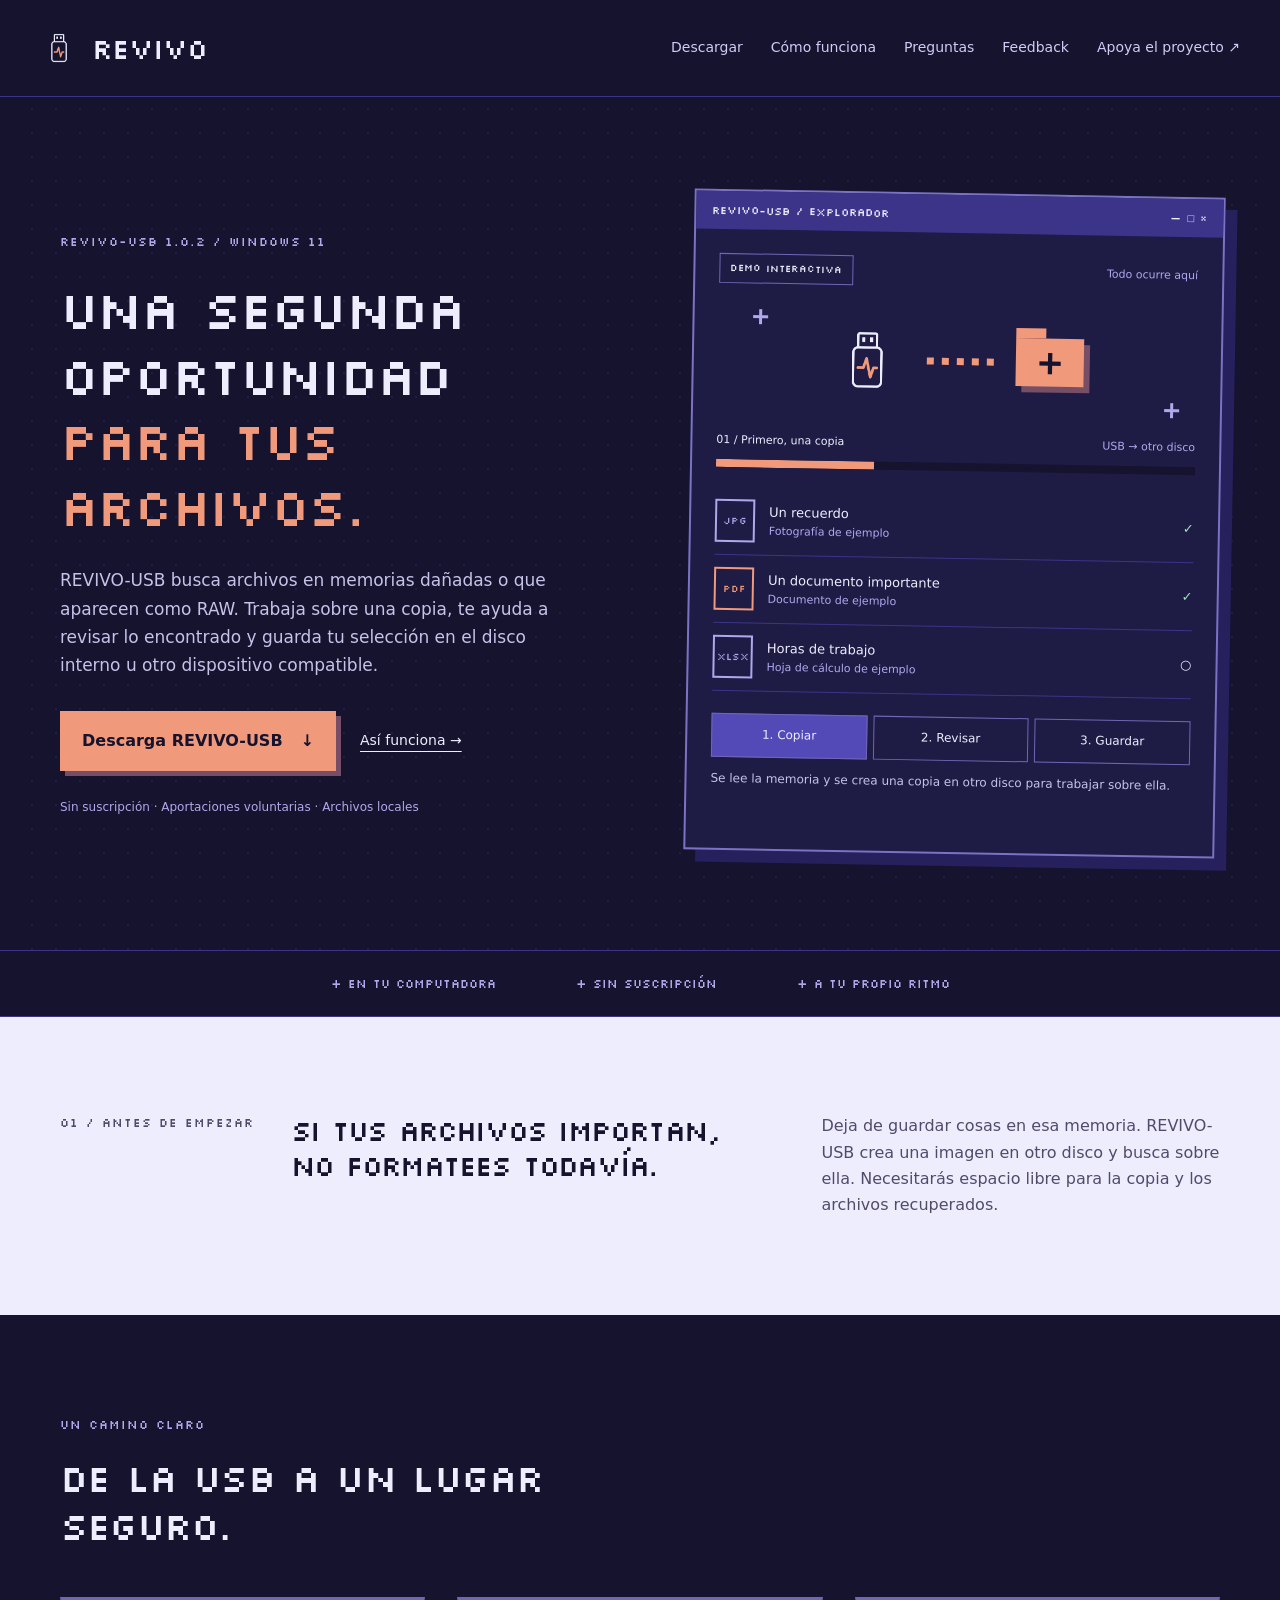
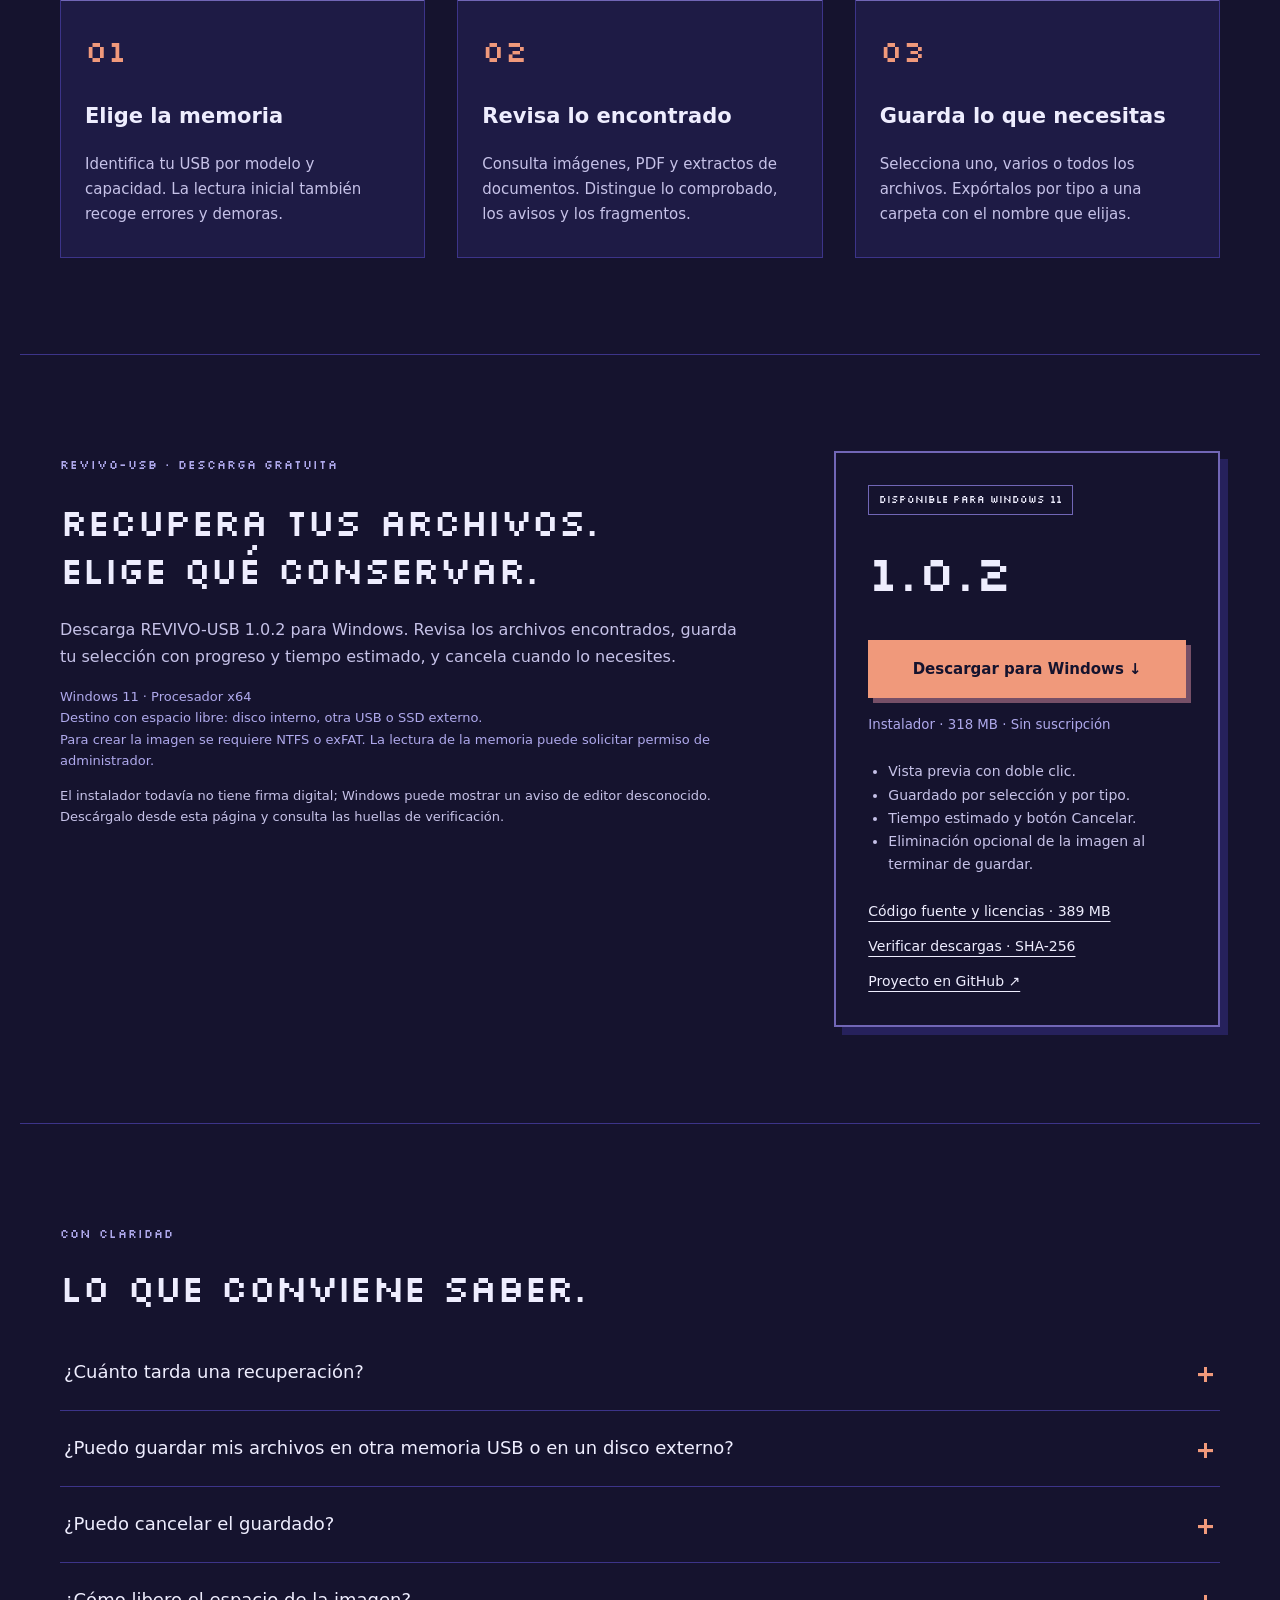
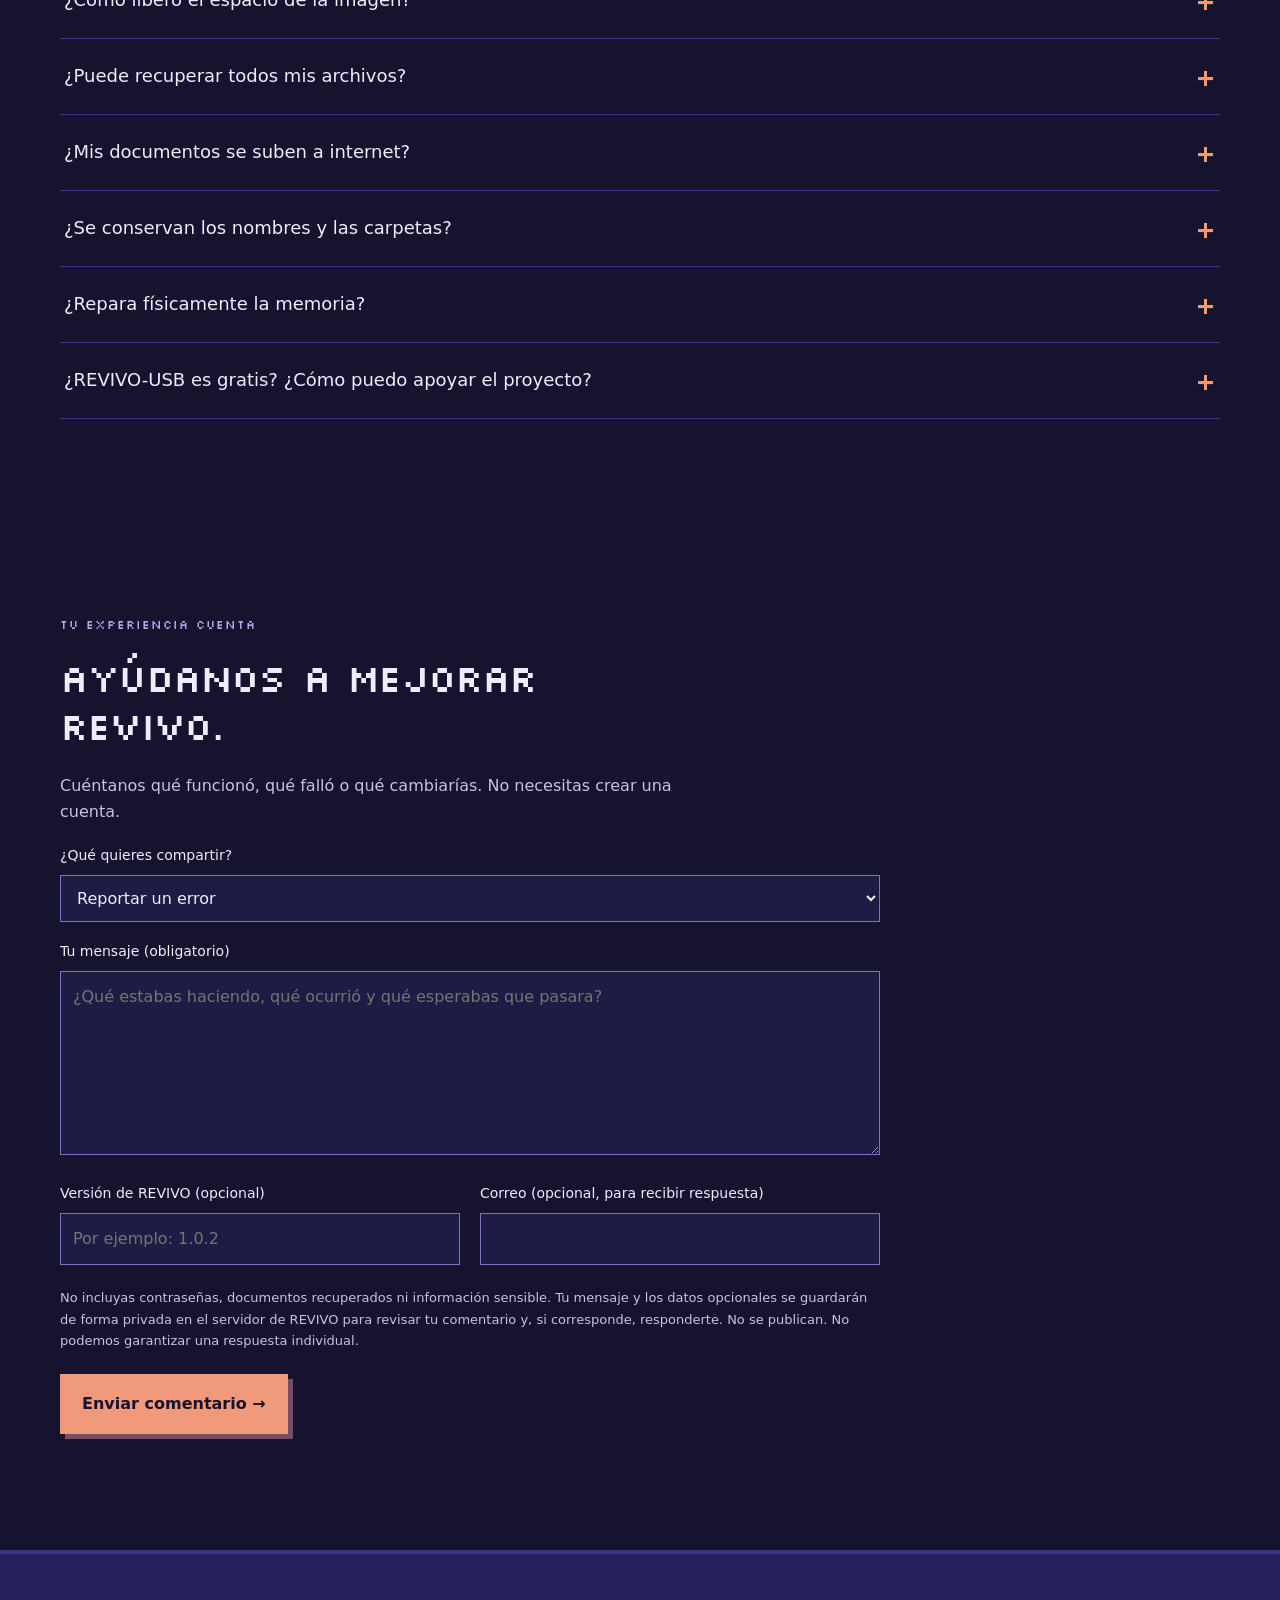
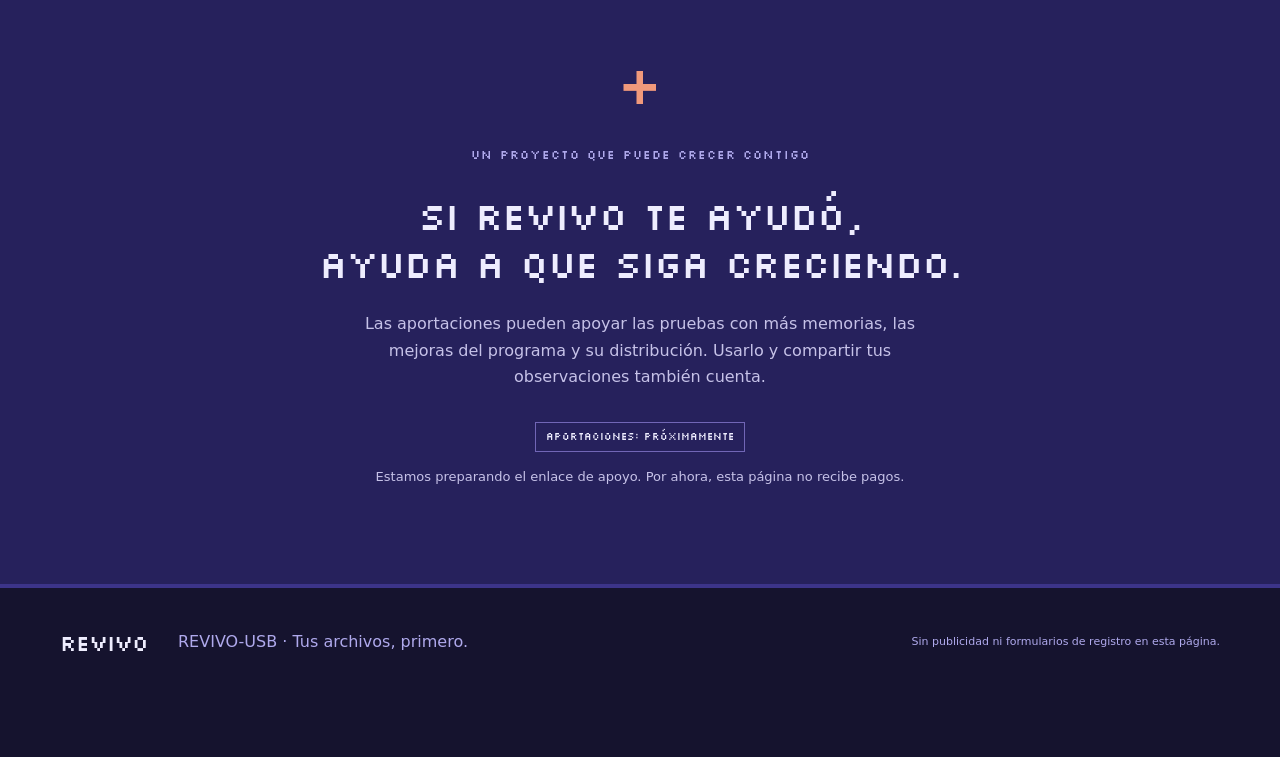
==== commit 9a380ce5: "Simplify storage FAQ and explain voluntary support" ====
--- a/web/index.html
+++ b/web/index.html
@@ -11,7 +11,7 @@
 <div class="trust-strip"><span>+ En tu computadora</span><span>+ Sin suscripción</span><span>+ A tu propio ritmo</span></div><section class="principle"><span>01 / ANTES DE EMPEZAR</span><h2>Si tus archivos importan,<br>no formatees todavía.</h2><p>Deja de guardar cosas en esa memoria. REVIVO-USB crea una imagen en otro disco y busca sobre ella. Necesitarás espacio libre para la copia y los archivos recuperados.</p></section>
 <section id="como"><div class="sectionheading"><span class="eyebrow">UN CAMINO CLARO</span><h2>De la USB a un lugar seguro.</h2></div><div class="steps"><article><span>01</span><h3>Elige la memoria</h3><p>Identifica tu USB por modelo y capacidad. La lectura inicial también recoge errores y demoras.</p></article><article><span>02</span><h3>Revisa lo encontrado</h3><p>Consulta imágenes, PDF y extractos de documentos. Distingue lo comprobado, los avisos y los fragmentos.</p></article><article><span>03</span><h3>Guarda lo que necesitas</h3><p>Selecciona uno, varios o todos los archivos. Expórtalos por tipo a una carpeta con el nombre que elijas.</p></article></div></section>
 <section id="descarga" class="download"><div><span class="eyebrow">REVIVO-USB · DESCARGA GRATUITA</span><h2>Recupera tus archivos.<br>Elige qué conservar.</h2><p>Descarga REVIVO-USB 1.0.2 para Windows. Revisa los archivos encontrados, guarda tu selección con progreso y tiempo estimado, y cancela cuando lo necesites.</p><p class="requirements">Windows 11 · Procesador x64<br>Destino con espacio libre: disco interno, otra USB o SSD externo.<br>Para crear la imagen se requiere NTFS o exFAT. La lectura de la memoria puede solicitar permiso de administrador.</p><p class="download-note">El instalador todavía no tiene firma digital; Windows puede mostrar un aviso de editor desconocido. Descárgalo desde esta página y consulta las huellas de verificación.</p></div><div class="release"><span class="pill">DISPONIBLE PARA WINDOWS 11</span><strong>1.0.2</strong><a class="button" href="/descargas/1.0.2/REVIVO-USB-1.0.2-setup.exe" download>Descargar para Windows ↓</a><small>Instalador · 318 MB · Sin suscripción</small><ul class="release-points"><li>Vista previa con doble clic.</li><li>Guardado por selección y por tipo.</li><li>Tiempo estimado y botón Cancelar.</li><li>Eliminación opcional de la imagen al terminar de guardar.</li></ul><div class="release-links"><a href="/descargas/1.0.2/REVIVO-USB-1.0.2-fuentes.zip" download>Código fuente y licencias · 389 MB</a><a href="/descargas/1.0.2/SHA256SUMS.txt">Verificar descargas · SHA-256</a><a href="https://github.com/ivanovich5/Revivo" target="_blank" rel="noopener noreferrer">Proyecto en GitHub ↗</a></div></div></section>
-<section id="preguntas"><div class="sectionheading"><span class="eyebrow">CON CLARIDAD</span><h2>Lo que conviene saber.</h2></div><details><summary>¿Cuánto tarda una recuperación?</summary><p>Puede tardar desde minutos hasta varias horas. Influyen la capacidad de la USB, su velocidad, los errores de lectura y la cantidad de archivos. REVIVO primero crea una copia, después busca archivos y prepara las vistas previas. Durante la copia, la aplicación estima el tiempo restante según la velocidad observada: esa cifra puede cambiar y no incluye las etapas siguientes. Si la lectura es irregular, puede no haber una estimación fiable. Mantén la USB conectada; si necesitas interrumpir el proceso, utiliza Detener y espera la confirmación.</p></details><details><summary>¿Puedo guardar en otra USB o en un SSD externo?</summary><p>Sí, si REVIVO-USB puede distinguir ese dispositivo de la memoria original. Para la imagen completa necesitas NTFS o exFAT. Para guardar archivos seleccionados también se admite FAT32 si cada archivo cabe dentro de su límite de 4 GB menos 1 byte. Si faltan identificadores para distinguir dos memorias, utiliza el disco interno. La velocidad depende del dispositivo y del puerto USB; mantén la unidad conectada hasta terminar.</p></details><details><summary>¿Puedo cancelar el guardado?</summary><p>Sí. Pulsa Cancelar y espera a que se detenga. Se conservan los archivos completos y verificados; un archivo incompleto puede quedar con extensión .partial. La recuperación original no se borra. El tiempo restante es una estimación que puede cambiar.</p></details><details><summary>¿Cómo libero el espacio de la imagen?</summary><p>Después de guardar tu selección, REVIVO-USB puede ofrecer eliminar la imagen que creó. Muestra cuánto ocupa y pide confirmación. Los archivos recuperados y los informes se conservan, pero ya no podrás repetir el análisis desde esa copia. Revisa y respalda lo importante antes de eliminarla.</p></details><details><summary>¿Puede recuperar todos mis archivos?</summary><p>No hay garantía. La sobrescritura, la fragmentación y el daño físico pueden impedirlo. Que un archivo supere una comprobación estructural tampoco prueba que sea idéntico al original perdido.</p></details><details><summary>¿Mis documentos se suben a internet?</summary><p>El proceso de recuperación y las vistas previas de REVIVO-USB se realizan localmente. Esta página no recibe tus archivos.</p></details><details><summary>¿Se conservan los nombres y las carpetas?</summary><p>Cuando sobrevive suficiente información del sistema de archivos, pueden recuperarse rutas y nombres. En la búsqueda por firmas puede perderse esa información; el guardado permite organizar por tipo.</p></details><details><summary>¿Repara físicamente la memoria?</summary><p>No. El diagnóstico de lectura y la evaluación de estructura no reparan chips ni garantizan que la memoria sea confiable para reutilizarla.</p></details><details><summary>¿Necesito aportar dinero para recuperar archivos?</summary><p>No. Las aportaciones son voluntarias y no desbloquean resultados ni garantizan una recuperación.</p></details></section>
+<section id="preguntas"><div class="sectionheading"><span class="eyebrow">CON CLARIDAD</span><h2>Lo que conviene saber.</h2></div><details><summary>¿Cuánto tarda una recuperación?</summary><p>Puede tardar desde minutos hasta varias horas. Influyen la capacidad de la USB, su velocidad, los errores de lectura y la cantidad de archivos. REVIVO primero crea una copia, después busca archivos y prepara las vistas previas. Durante la copia, la aplicación estima el tiempo restante según la velocidad observada: esa cifra puede cambiar y no incluye las etapas siguientes. Si la lectura es irregular, puede no haber una estimación fiable. Mantén la USB conectada; si necesitas interrumpir el proceso, utiliza Detener y espera la confirmación.</p></details><details><summary>¿Puedo guardar mis archivos en otra memoria USB o en un disco externo?</summary><p>Sí. Puedes guardarlos en tu computadora, en otra memoria USB o en un disco externo, siempre que tenga suficiente espacio. Usa uno diferente de la memoria que quieres recuperar, para no borrar por accidente lo que todavía contiene.</p><p>Si REVIVO-USB te indica que el dispositivo no es compatible o no puede distinguirlo de la memoria original, elige otra unidad o guarda en la computadora. Algunas memorias no permiten guardar archivos muy grandes, como la copia completa de la USB.</p><p>Guardar en un dispositivo externo puede tardar más. Déjalo conectado hasta que termine el proceso.</p></details><details><summary>¿Puedo cancelar el guardado?</summary><p>Sí. Pulsa Cancelar y espera a que se detenga. Se conservan los archivos completos y verificados; un archivo incompleto puede quedar con extensión .partial. La recuperación original no se borra. El tiempo restante es una estimación que puede cambiar.</p></details><details><summary>¿Cómo libero el espacio de la imagen?</summary><p>Después de guardar tu selección, REVIVO-USB puede ofrecer eliminar la imagen que creó. Muestra cuánto ocupa y pide confirmación. Los archivos recuperados y los informes se conservan, pero ya no podrás repetir el análisis desde esa copia. Revisa y respalda lo importante antes de eliminarla.</p></details><details><summary>¿Puede recuperar todos mis archivos?</summary><p>No hay garantía. La sobrescritura, la fragmentación y el daño físico pueden impedirlo. Que un archivo supere una comprobación estructural tampoco prueba que sea idéntico al original perdido.</p></details><details><summary>¿Mis documentos se suben a internet?</summary><p>El proceso de recuperación y las vistas previas de REVIVO-USB se realizan localmente. Esta página no recibe tus archivos.</p></details><details><summary>¿Se conservan los nombres y las carpetas?</summary><p>Cuando sobrevive suficiente información del sistema de archivos, pueden recuperarse rutas y nombres. En la búsqueda por firmas puede perderse esa información; el guardado permite organizar por tipo.</p></details><details><summary>¿Repara físicamente la memoria?</summary><p>No. El diagnóstico de lectura y la evaluación de estructura no reparan chips ni garantizan que la memoria sea confiable para reutilizarla.</p></details><details><summary>¿REVIVO-USB es gratis? ¿Cómo puedo apoyar el proyecto?</summary><p>Sí, puedes recuperar y guardar tus archivos gratis, sin suscripción ni pagos para desbloquearlos.</p><p>Si REVIVO-USB te ayudó a recuperar fotos, documentos o recuerdos importantes, considera hacer un donativo. Tu apoyo nos ayuda a seguir mejorando la herramienta, corregir errores y probarla con más memorias para ayudar a más personas.</p><p>Donar es completamente voluntario. Cada aportación cuenta; compartir REVIVO-USB o contarnos tu experiencia también es una forma de apoyar. <a href="#apoyar">Conoce cómo apoyar el proyecto →</a></p></details></section>
 <section id="feedback"><div class="sectionheading"><span class="eyebrow">TU EXPERIENCIA CUENTA</span><h2>Ayúdanos a mejorar REVIVO.</h2><p>Cuéntanos qué funcionó, qué falló o qué cambiarías. No necesitas crear una cuenta.</p></div>
 <form id="feedback-form">
 <label for="feedback-kind">¿Qué quieres compartir?</label><select id="feedback-kind" name="kind" required><option value="error">Reportar un error</option><option value="suggestion">Sugerir una mejora</option><option value="experience">Contar mi experiencia</option></select>
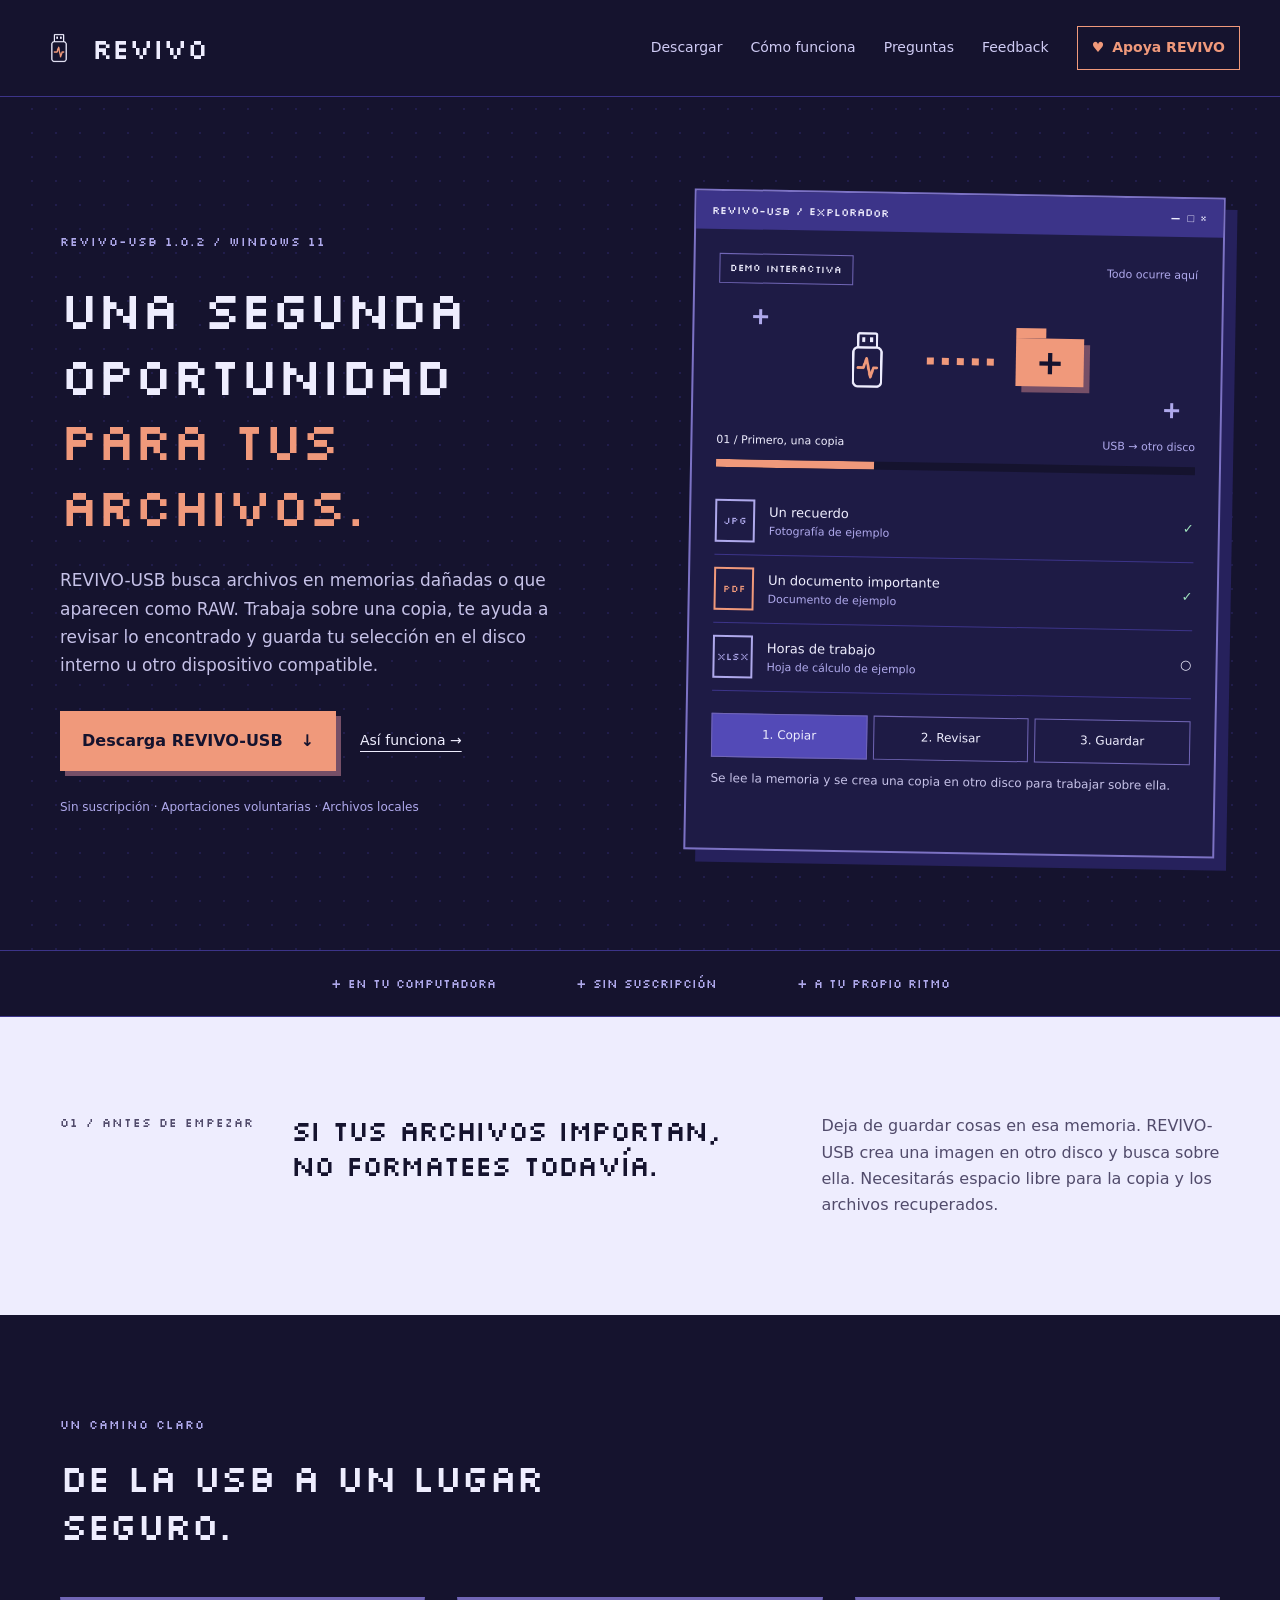
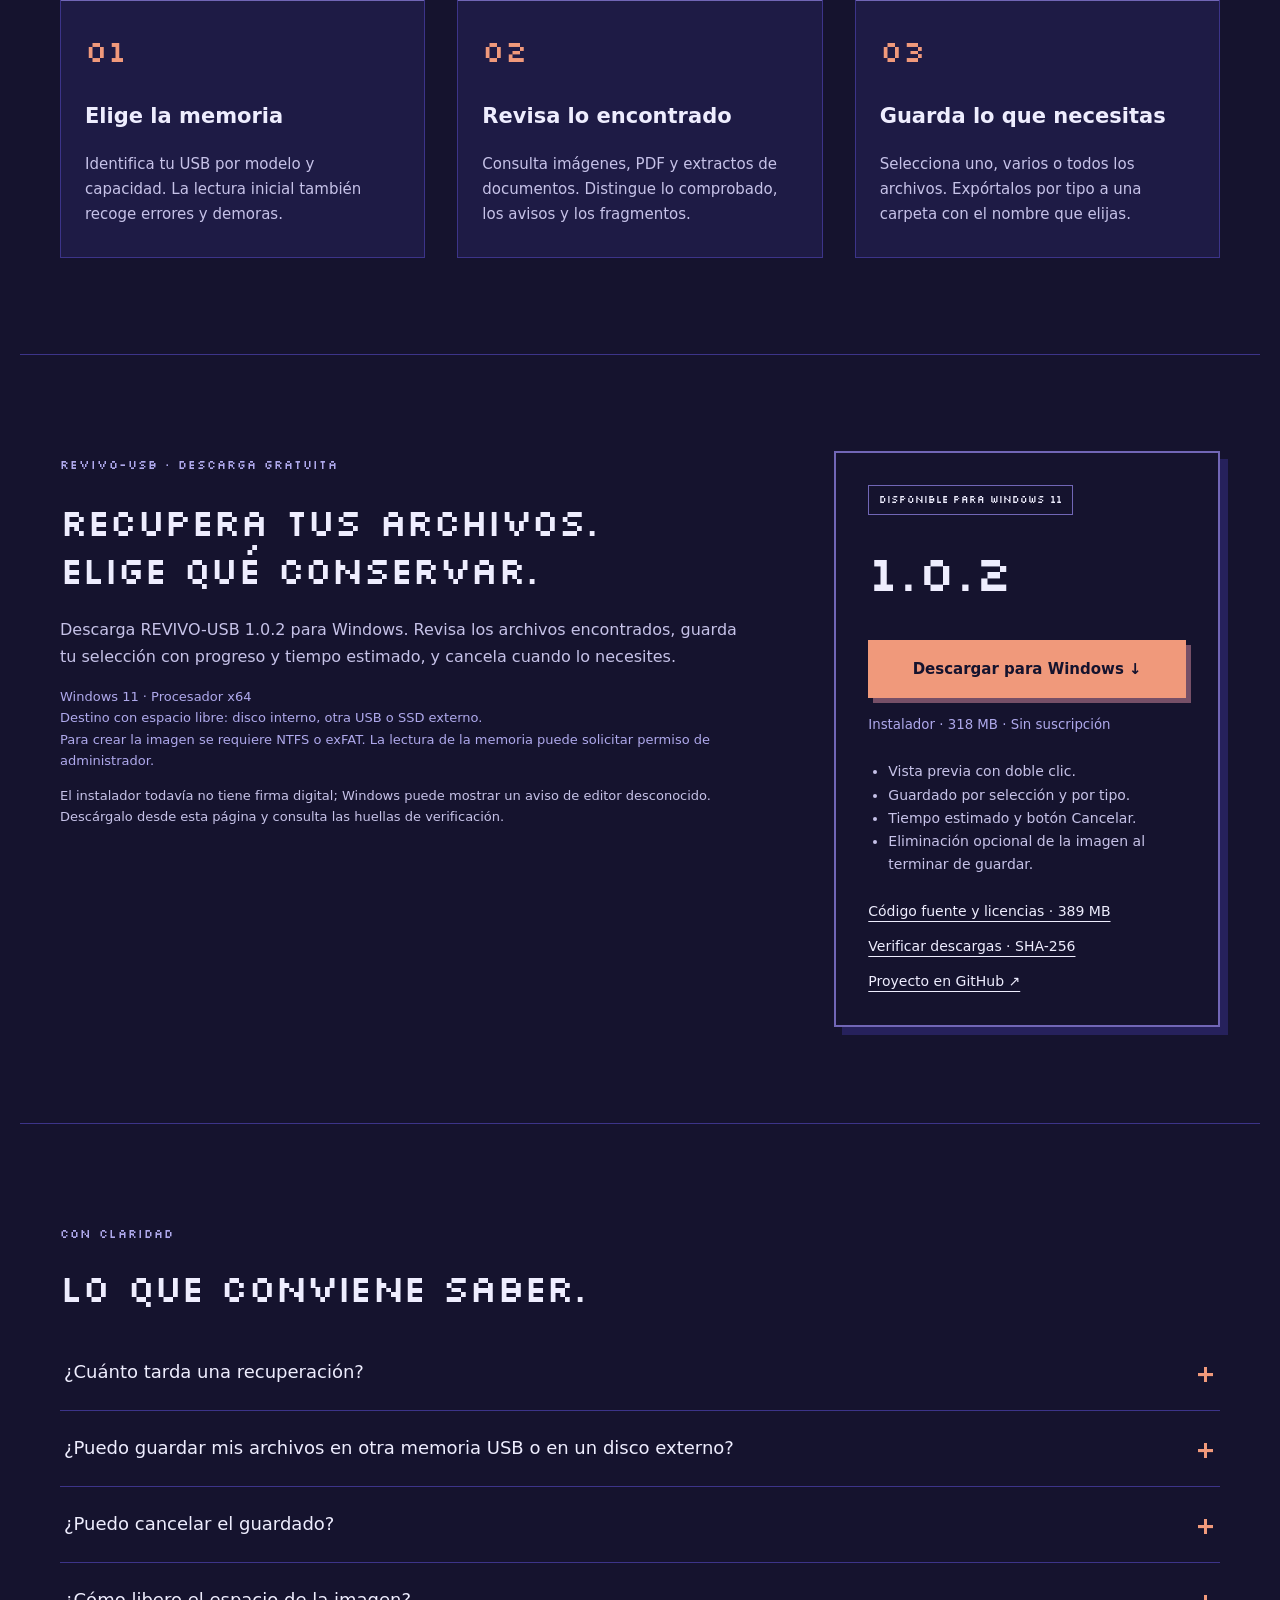
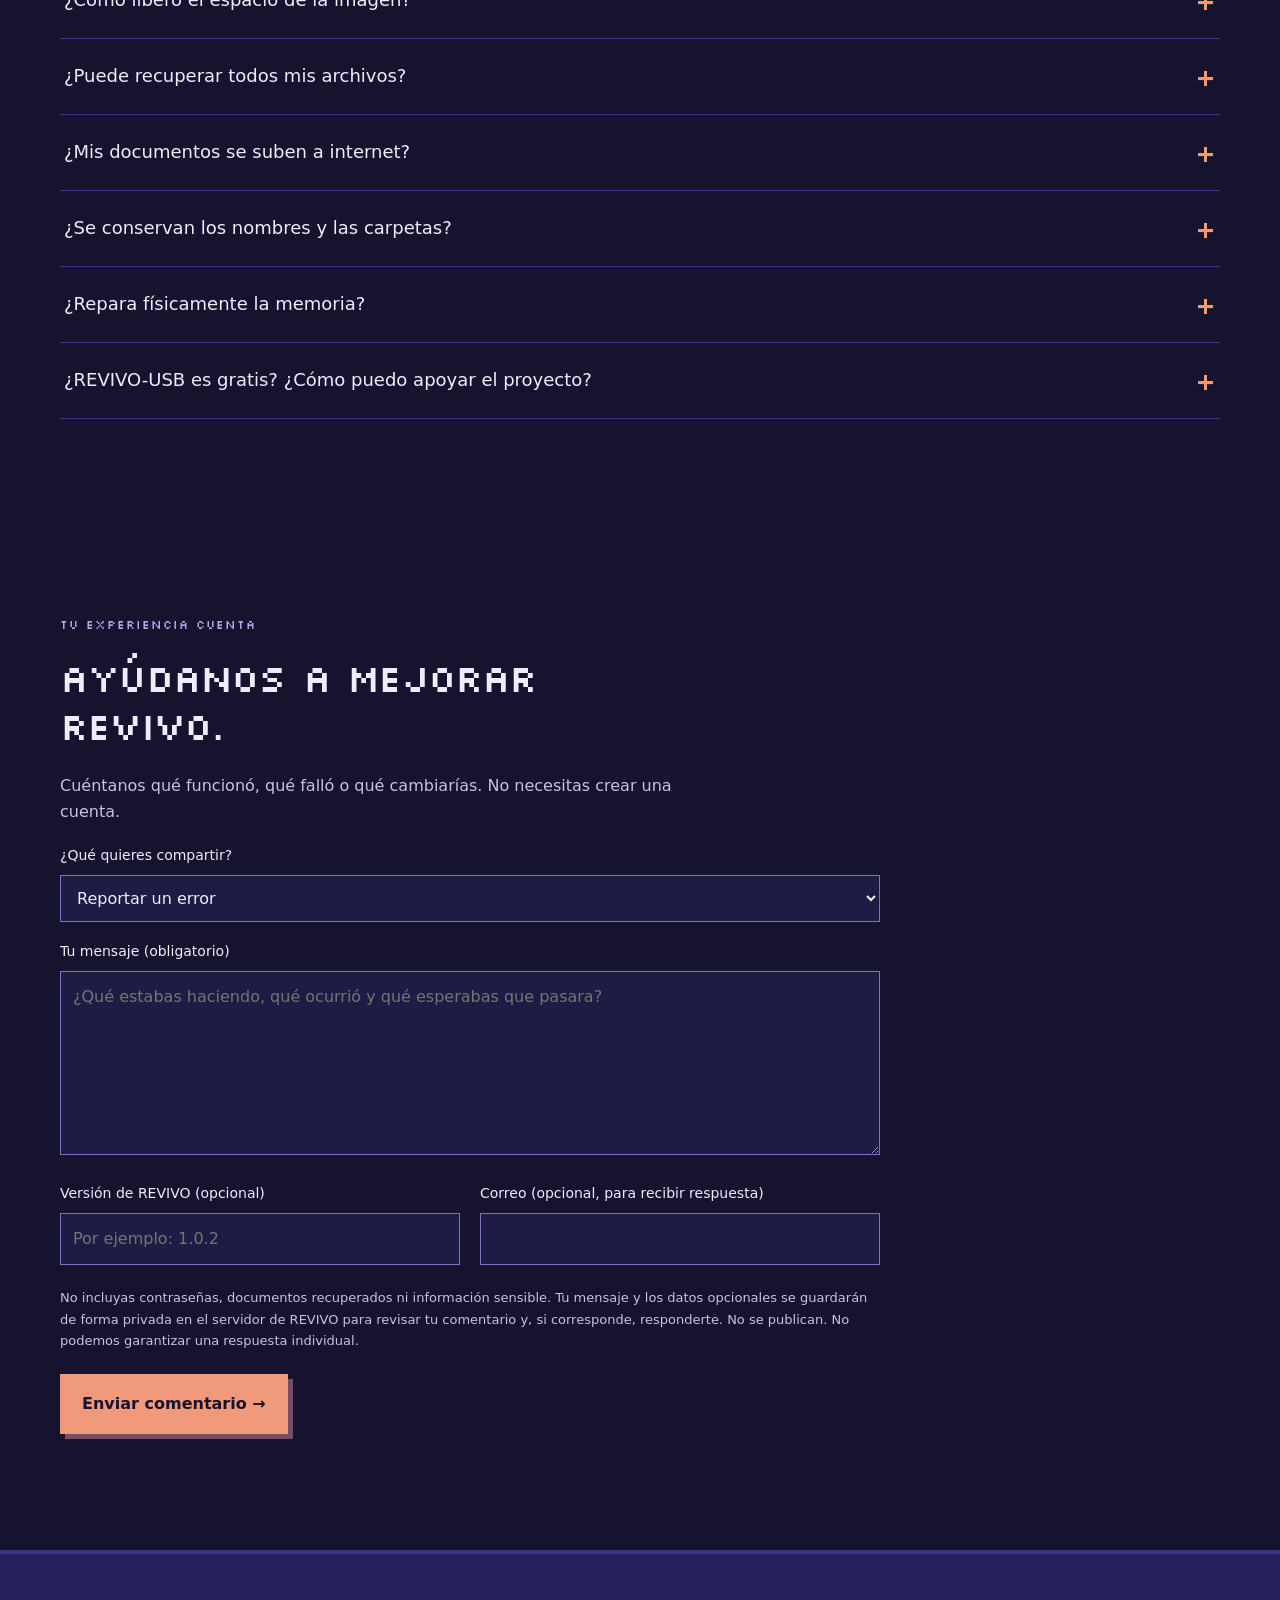
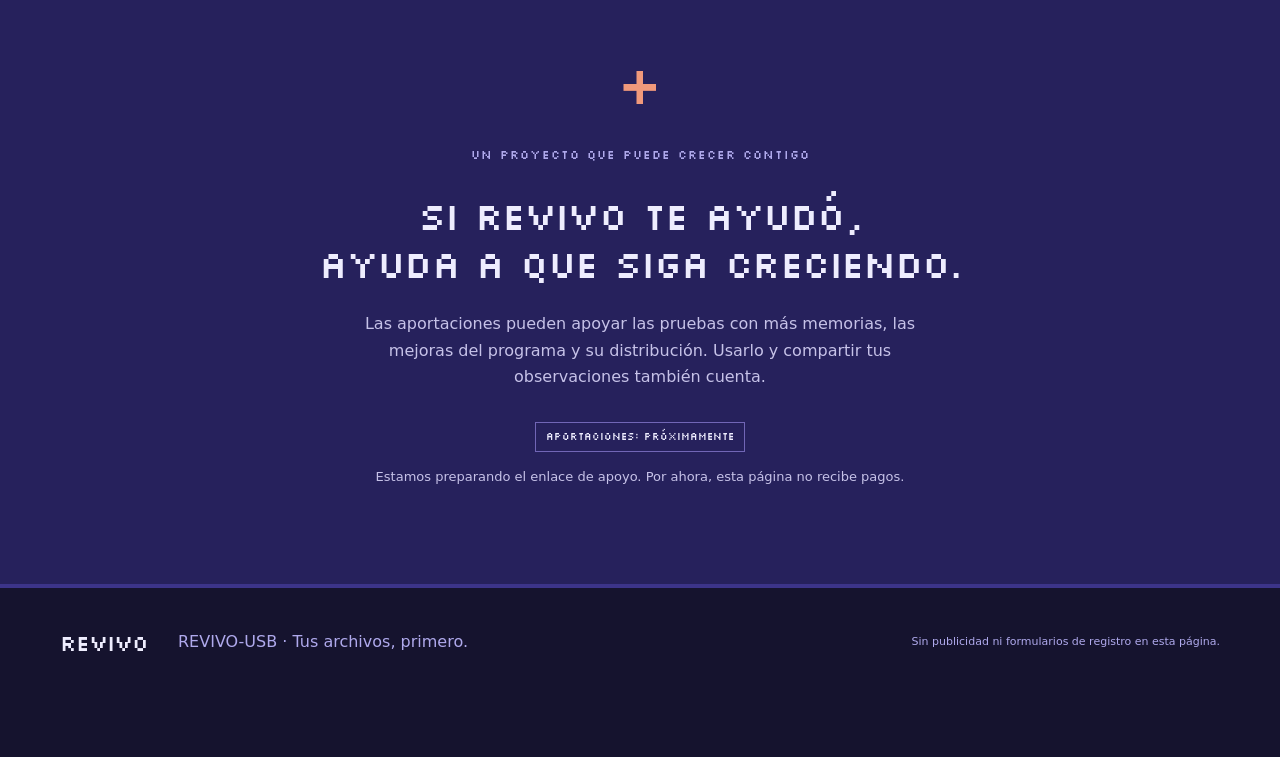
==== commit ab6a67aa: "Highlight voluntary support link in coral" ====
--- a/web/index.html
+++ b/web/index.html
@@ -1,5 +1,5 @@
-<!doctype html><html lang="es"><head><meta charset="utf-8"><meta name="viewport" content="width=device-width,initial-scale=1"><meta name="description" content="REVIVO-USB: recupera archivos de memorias USB en Windows desde una copia protegida. Revisa su contenido y guarda lo que importa."><title>REVIVO-USB 1.0.2 | Recupera tus archivos en Windows</title><meta name="theme-color" content="#15132E"><meta property="og:title" content="REVIVO-USB · Una segunda oportunidad para tus archivos"><meta property="og:description" content="REVIVO-USB 1.0.2: recuperación USB para Windows, vistas previas locales y guardado por tipo. Sin suscripción."><meta property="og:type" content="website"><link rel="icon" href="assets/logo.png"><link rel="stylesheet" href="style.css?v=usb-1-0-2"></head><body><a class="skip" href="#contenido">Saltar al contenido</a>
-<header id="page-top" tabindex="-1"><a class="brand" href="#inicio"><img src="assets/logo.png" alt="" width="38" height="48">REVIVO</a><nav aria-label="Principal"><a href="#descarga">Descargar</a><a href="#como">Cómo funciona</a><a href="#preguntas">Preguntas</a><a href="#feedback">Feedback</a><a href="#apoyar">Apoya el proyecto ↗</a></nav></header>
+<!doctype html><html lang="es"><head><meta charset="utf-8"><meta name="viewport" content="width=device-width,initial-scale=1"><meta name="description" content="REVIVO-USB: recupera archivos de memorias USB en Windows desde una copia protegida. Revisa su contenido y guarda lo que importa."><title>REVIVO-USB 1.0.2 | Recupera tus archivos en Windows</title><meta name="theme-color" content="#15132E"><meta property="og:title" content="REVIVO-USB · Una segunda oportunidad para tus archivos"><meta property="og:description" content="REVIVO-USB 1.0.2: recuperación USB para Windows, vistas previas locales y guardado por tipo. Sin suscripción."><meta property="og:type" content="website"><link rel="icon" href="assets/logo.png"><link rel="stylesheet" href="style.css?v=apoyo-1"></head><body><a class="skip" href="#contenido">Saltar al contenido</a>
+<header id="page-top" tabindex="-1"><a class="brand" href="#inicio"><img src="assets/logo.png" alt="" width="38" height="48">REVIVO</a><nav aria-label="Principal"><a href="#descarga">Descargar</a><a href="#como">Cómo funciona</a><a href="#preguntas">Preguntas</a><a href="#feedback">Feedback</a><a class="nav-support" href="#apoyar"><span aria-hidden="true">♥</span> Apoya REVIVO</a></nav></header>
 <main id="contenido"><section id="inicio" class="hero"><div><span class="eyebrow">REVIVO-USB 1.0.2 / WINDOWS 11</span><h1>Una segunda<br>oportunidad<br><em>para tus archivos.</em></h1><p>REVIVO-USB busca archivos en memorias dañadas o que aparecen como RAW. Trabaja sobre una copia, te ayuda a revisar lo encontrado y guarda tu selección en el disco interno u otro dispositivo compatible.</p><div class="actions"><a class="button" href="#descarga">Descarga REVIVO-USB <span>↓</span></a><a class="quiet" href="#como">Así funciona →</a></div><small>Sin suscripción · Aportaciones voluntarias · Archivos locales</small></div>
 <div class="preview" aria-label="Demostración ilustrativa de recuperación">
 <div class="windowbar"><span>REVIVO-USB / EXPLORADOR</span><span aria-hidden="true">— □ ×</span></div>
--- a/web/style.css
+++ b/web/style.css
@@ -5,3 +5,5 @@
 .back-top{position:fixed;right:max(20px,env(safe-area-inset-right));bottom:max(20px,env(safe-area-inset-bottom));z-index:50;display:flex;align-items:center;justify-content:center;gap:8px;min-width:52px;min-height:52px;padding:10px 14px;background:rgba(38,33,92,.82);color:#eeedfe;border:1px solid #afa9ec;backdrop-filter:blur(8px);text-decoration:none;font-size:13px;box-shadow:4px 4px 0 #15132e80;transition:background .2s,transform .2s}.back-top[hidden]{display:none}.back-top:hover{background:#534ab7;transform:translateY(-3px)}.back-top span:first-child{font-size:24px;line-height:1}footer{padding-bottom:100px}@media(max-width:720px){.back-top{right:16px;bottom:16px;padding:10px}.back-top span:last-child{display:none}}@media(prefers-reduced-motion:reduce){.back-top{transition:none}}
 
 .release .button{width:100%;margin:12px 0 16px;gap:8px;font-size:15px}.release small{display:block;color:#afa9ec}.release-points{padding-left:20px;font-size:14px;color:#c6c2e8;margin:24px 0}.release-links{display:grid;gap:12px;font-size:13px;overflow-wrap:anywhere}.download-note{font-size:13px}.release strong{overflow-wrap:anywhere}.release .button{white-space:normal;text-align:center}@media(max-width:1100px){header{flex-wrap:wrap}nav{flex-wrap:wrap;margin-left:0;gap:18px}.actions{flex-wrap:wrap}}
+
+nav{align-items:center}nav .nav-support{display:inline-flex;align-items:center;gap:8px;min-height:44px;padding:8px 14px;border:1px solid #f0997b;color:#f0997b;background:transparent;font-weight:600;white-space:nowrap;transition:background .2s,color .2s}nav .nav-support:hover,nav .nav-support:focus-visible{background:#f0997b;color:#15132e}@media(prefers-reduced-motion:reduce){nav .nav-support{transition:none}}
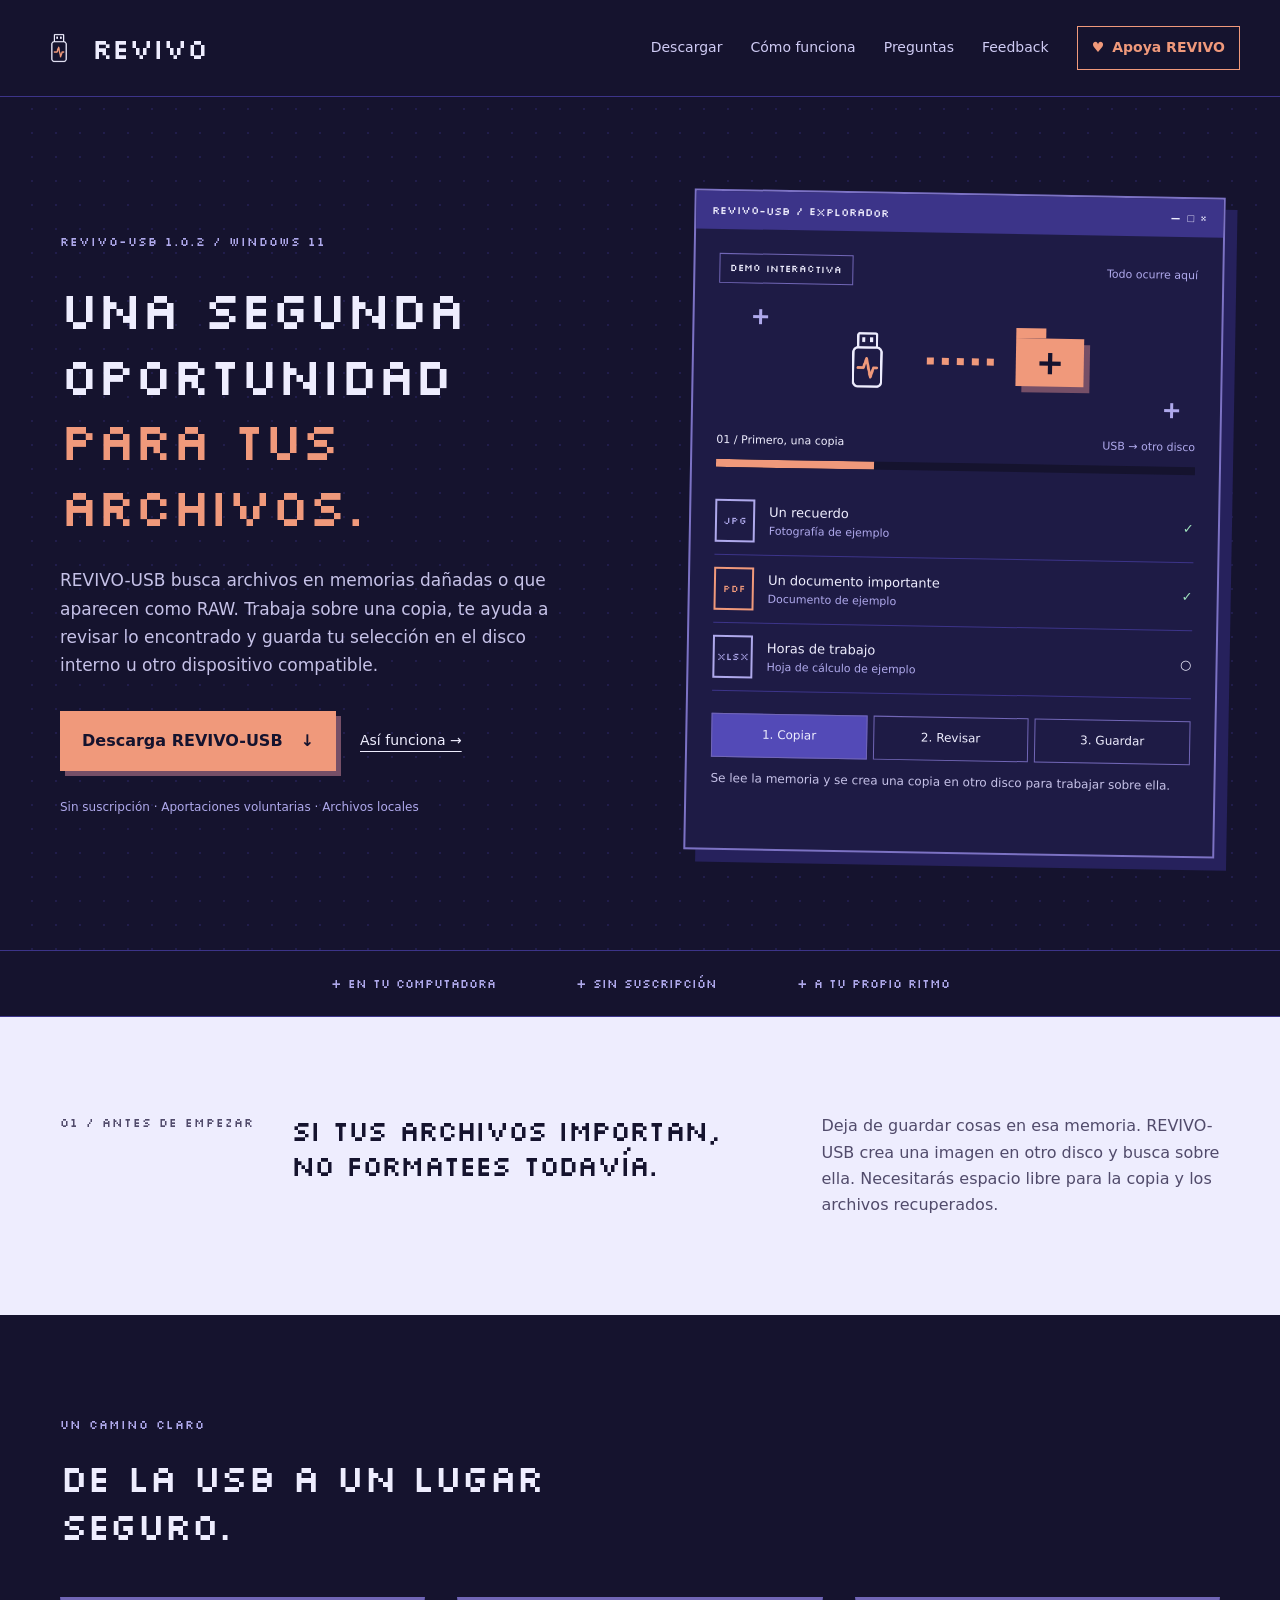
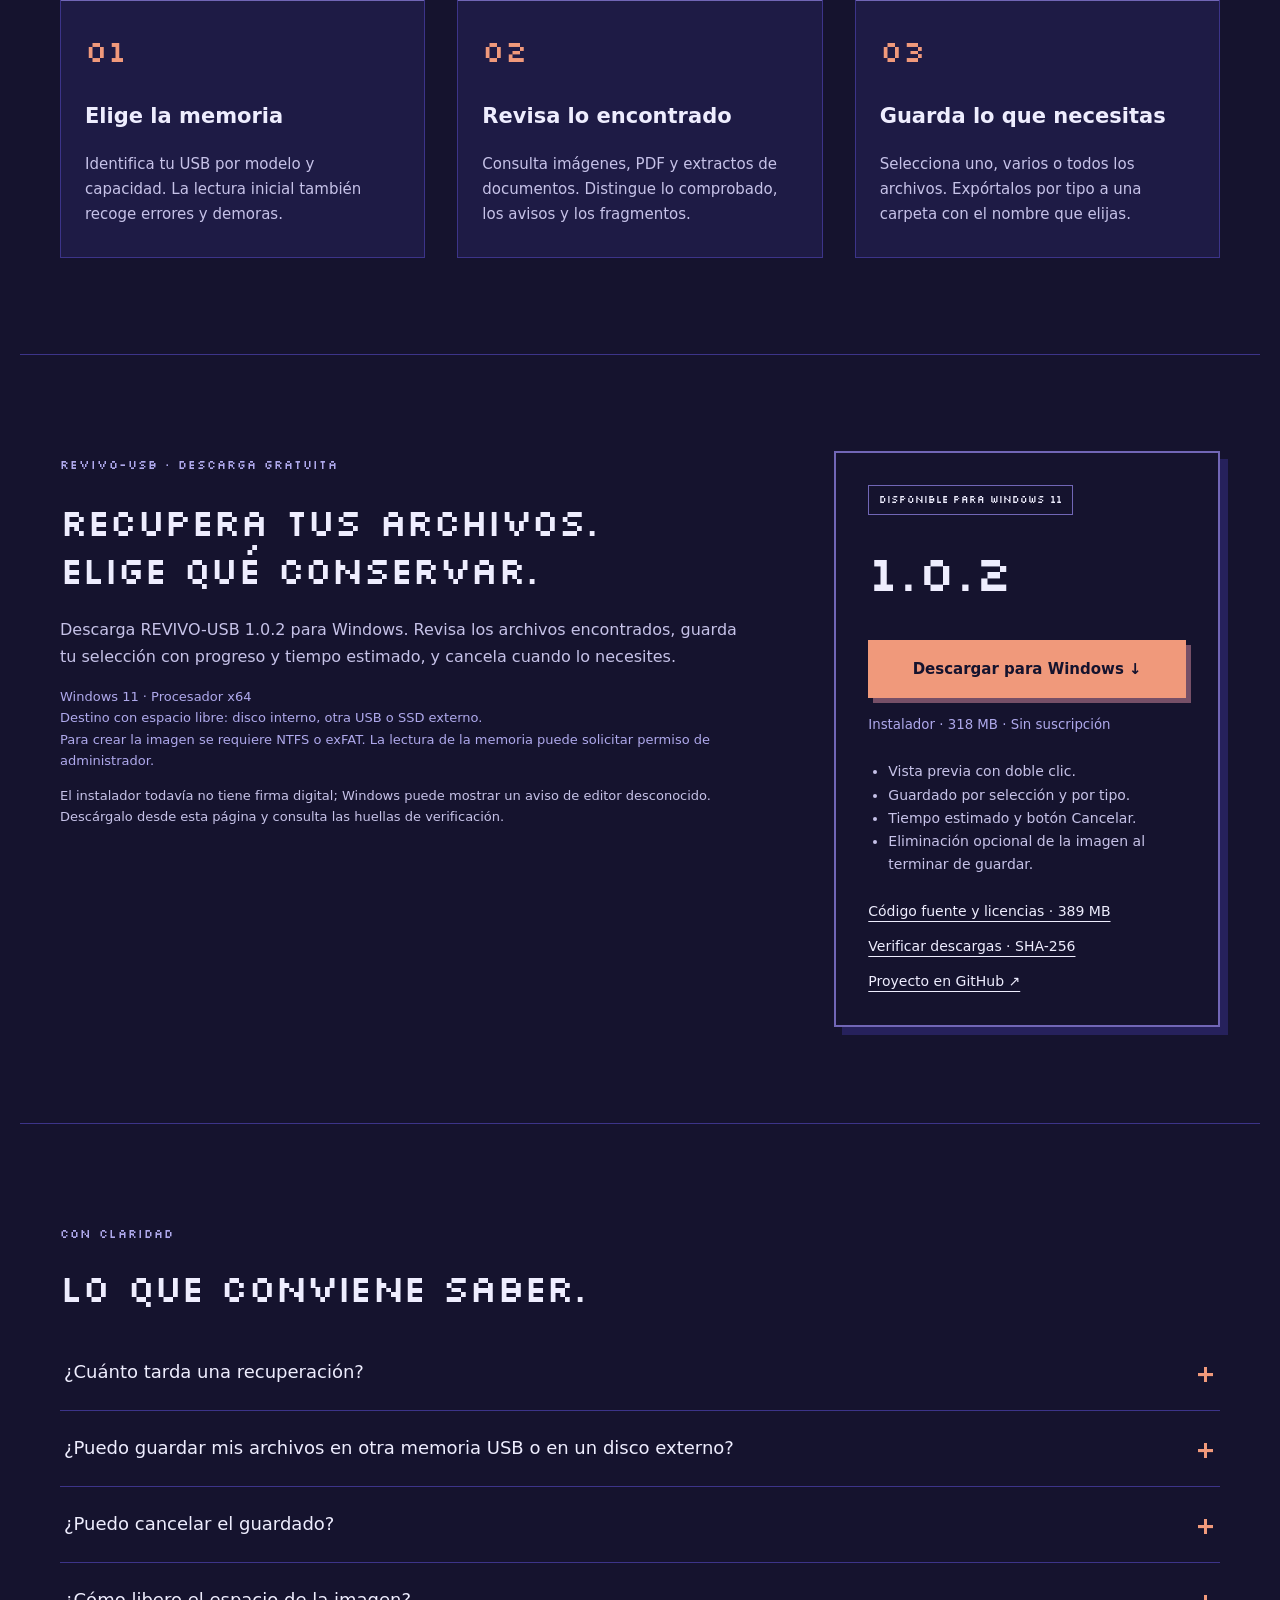
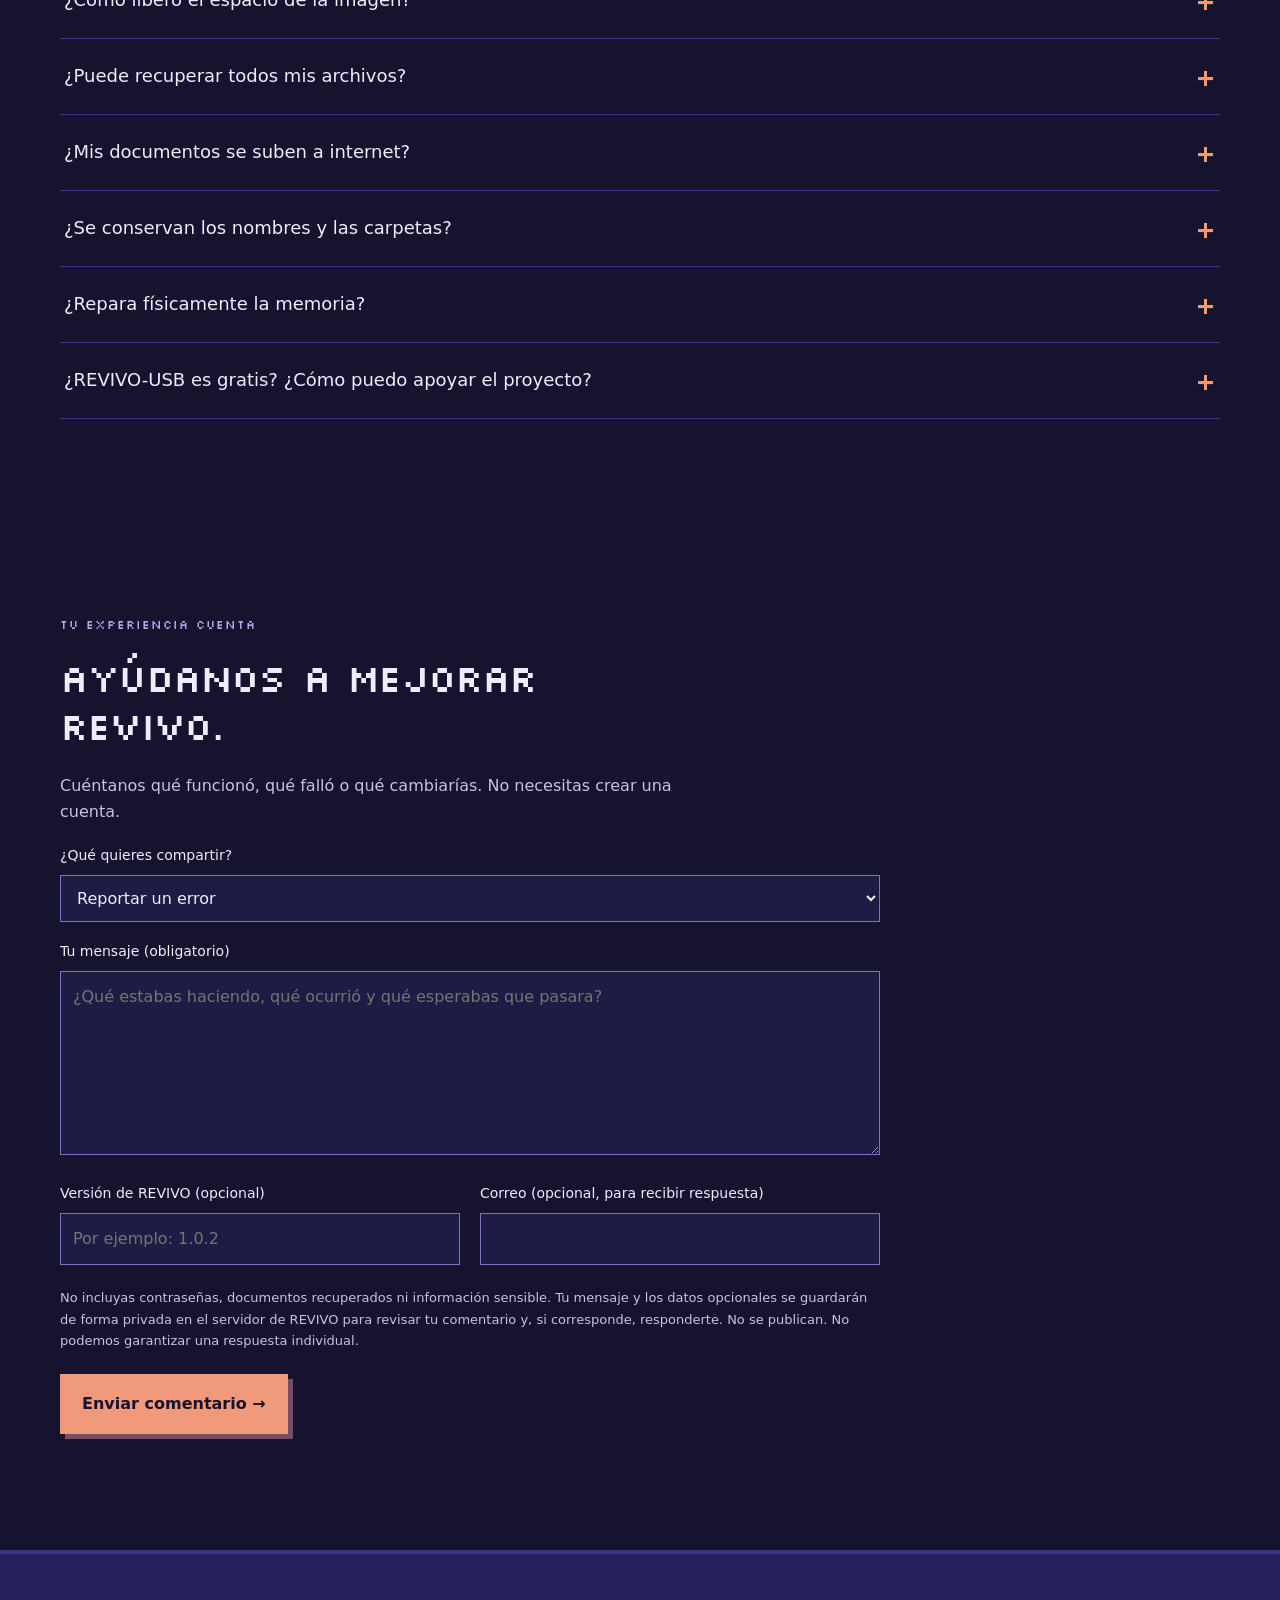
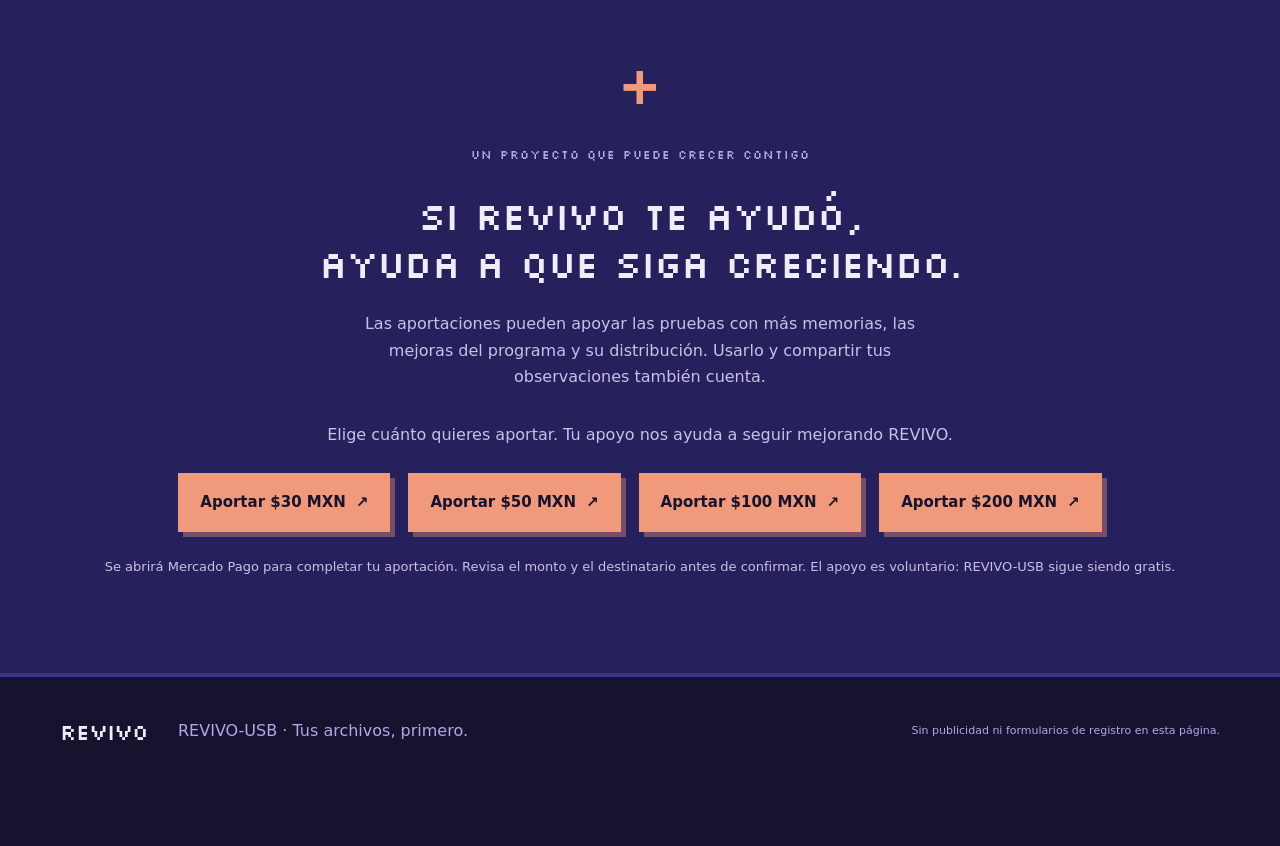
==== commit 83429ef7: "Add voluntary Mercado Pago contributions at four amounts" ====
--- a/web/index.html
+++ b/web/index.html
@@ -1,4 +1,4 @@
-<!doctype html><html lang="es"><head><meta charset="utf-8"><meta name="viewport" content="width=device-width,initial-scale=1"><meta name="description" content="REVIVO-USB: recupera archivos de memorias USB en Windows desde una copia protegida. Revisa su contenido y guarda lo que importa."><title>REVIVO-USB 1.0.2 | Recupera tus archivos en Windows</title><meta name="theme-color" content="#15132E"><meta property="og:title" content="REVIVO-USB · Una segunda oportunidad para tus archivos"><meta property="og:description" content="REVIVO-USB 1.0.2: recuperación USB para Windows, vistas previas locales y guardado por tipo. Sin suscripción."><meta property="og:type" content="website"><link rel="icon" href="assets/logo.png"><link rel="stylesheet" href="style.css?v=apoyo-1"></head><body><a class="skip" href="#contenido">Saltar al contenido</a>
+<!doctype html><html lang="es"><head><meta charset="utf-8"><meta name="viewport" content="width=device-width,initial-scale=1"><meta name="description" content="REVIVO-USB: recupera archivos de memorias USB en Windows desde una copia protegida. Revisa su contenido y guarda lo que importa."><title>REVIVO-USB 1.0.2 | Recupera tus archivos en Windows</title><meta name="theme-color" content="#15132E"><meta property="og:title" content="REVIVO-USB · Una segunda oportunidad para tus archivos"><meta property="og:description" content="REVIVO-USB 1.0.2: recuperación USB para Windows, vistas previas locales y guardado por tipo. Sin suscripción."><meta property="og:type" content="website"><link rel="icon" href="assets/logo.png"><link rel="stylesheet" href="style.css?v=apoyo-2"></head><body><a class="skip" href="#contenido">Saltar al contenido</a>
 <header id="page-top" tabindex="-1"><a class="brand" href="#inicio"><img src="assets/logo.png" alt="" width="38" height="48">REVIVO</a><nav aria-label="Principal"><a href="#descarga">Descargar</a><a href="#como">Cómo funciona</a><a href="#preguntas">Preguntas</a><a href="#feedback">Feedback</a><a class="nav-support" href="#apoyar"><span aria-hidden="true">♥</span> Apoya REVIVO</a></nav></header>
 <main id="contenido"><section id="inicio" class="hero"><div><span class="eyebrow">REVIVO-USB 1.0.2 / WINDOWS 11</span><h1>Una segunda<br>oportunidad<br><em>para tus archivos.</em></h1><p>REVIVO-USB busca archivos en memorias dañadas o que aparecen como RAW. Trabaja sobre una copia, te ayuda a revisar lo encontrado y guarda tu selección en el disco interno u otro dispositivo compatible.</p><div class="actions"><a class="button" href="#descarga">Descarga REVIVO-USB <span>↓</span></a><a class="quiet" href="#como">Así funciona →</a></div><small>Sin suscripción · Aportaciones voluntarias · Archivos locales</small></div>
 <div class="preview" aria-label="Demostración ilustrativa de recuperación">
@@ -21,4 +21,4 @@
 <p class="feedback-note">No incluyas contraseñas, documentos recuperados ni información sensible. Tu mensaje y los datos opcionales se guardarán de forma privada en el servidor de REVIVO para revisar tu comentario y, si corresponde, responderte. No se publican. No podemos garantizar una respuesta individual.</p>
 <button class="button" type="submit">Enviar comentario →</button><p id="feedback-status" role="status" aria-live="polite"></p>
 <noscript><p>Activa JavaScript para enviar este formulario.</p></noscript></form></section>
-<section id="apoyar" class="support"><span class="eyebrow">UN PROYECTO QUE PUEDE CRECER CONTIGO</span><h2>Si Revivo te ayudó,<br>ayuda a que siga creciendo.</h2><p>Las aportaciones pueden apoyar las pruebas con más memorias, las mejoras del programa y su distribución. Usarlo y compartir tus observaciones también cuenta.</p><div id="donation"><span class="pill">Aportaciones: próximamente</span><p>Estamos preparando el enlace de apoyo. Por ahora, esta página no recibe pagos.</p></div></section></main><footer><a class="brand" href="#inicio">REVIVO</a><span>REVIVO-USB · Tus archivos, primero.</span><small>Sin publicidad ni formularios de registro en esta página.</small></footer><a class="back-top" href="#page-top" aria-label="Volver al inicio de la página" title="Volver arriba" hidden><span aria-hidden="true">↑</span><span>Arriba</span></a><script src="config.js"></script><script src="main.js?v=usb-1-0-2"></script></body></html>+<section id="apoyar" class="support"><span class="eyebrow">UN PROYECTO QUE PUEDE CRECER CONTIGO</span><h2>Si Revivo te ayudó,<br>ayuda a que siga creciendo.</h2><p>Las aportaciones pueden apoyar las pruebas con más memorias, las mejoras del programa y su distribución. Usarlo y compartir tus observaciones también cuenta.</p><div id="donation"><p class="donation-intro">Elige cuánto quieres aportar. Tu apoyo nos ayuda a seguir mejorando REVIVO.</p><div class="donation-options" role="group" aria-label="Elige tu aportación en pesos mexicanos"><a class="button" href="https://mpago.la/1QbUoQa" target="_blank" rel="noopener noreferrer" aria-label="Aportar 30 pesos mexicanos mediante Mercado Pago (abre otra pestaña)">Aportar $30 MXN <span aria-hidden="true">↗</span></a><a class="button" href="https://mpago.la/1cJuJLR" target="_blank" rel="noopener noreferrer" aria-label="Aportar 50 pesos mexicanos mediante Mercado Pago (abre otra pestaña)">Aportar $50 MXN <span aria-hidden="true">↗</span></a><a class="button" href="https://mpago.la/32RFiQX" target="_blank" rel="noopener noreferrer" aria-label="Aportar 100 pesos mexicanos mediante Mercado Pago (abre otra pestaña)">Aportar $100 MXN <span aria-hidden="true">↗</span></a><a class="button" href="https://mpago.la/2upFz45" target="_blank" rel="noopener noreferrer" aria-label="Aportar 200 pesos mexicanos mediante Mercado Pago (abre otra pestaña)">Aportar $200 MXN <span aria-hidden="true">↗</span></a></div><p>Se abrirá Mercado Pago para completar tu aportación. Revisa el monto y el destinatario antes de confirmar. El apoyo es voluntario: REVIVO-USB sigue siendo gratis.</p></div></section></main><footer><a class="brand" href="#inicio">REVIVO</a><span>REVIVO-USB · Tus archivos, primero.</span><small>Sin publicidad ni formularios de registro en esta página.</small></footer><a class="back-top" href="#page-top" aria-label="Volver al inicio de la página" title="Volver arriba" hidden><span aria-hidden="true">↑</span><span>Arriba</span></a><script src="config.js"></script><script src="main.js?v=usb-1-0-2"></script></body></html>
--- a/web/style.css
+++ b/web/style.css
@@ -7,3 +7,5 @@
 .release .button{width:100%;margin:12px 0 16px;gap:8px;font-size:15px}.release small{display:block;color:#afa9ec}.release-points{padding-left:20px;font-size:14px;color:#c6c2e8;margin:24px 0}.release-links{display:grid;gap:12px;font-size:13px;overflow-wrap:anywhere}.download-note{font-size:13px}.release strong{overflow-wrap:anywhere}.release .button{white-space:normal;text-align:center}@media(max-width:1100px){header{flex-wrap:wrap}nav{flex-wrap:wrap;margin-left:0;gap:18px}.actions{flex-wrap:wrap}}
 
 nav{align-items:center}nav .nav-support{display:inline-flex;align-items:center;gap:8px;min-height:44px;padding:8px 14px;border:1px solid #f0997b;color:#f0997b;background:transparent;font-weight:600;white-space:nowrap;transition:background .2s,color .2s}nav .nav-support:hover,nav .nav-support:focus-visible{background:#f0997b;color:#15132e}@media(prefers-reduced-motion:reduce){nav .nav-support{transition:none}}
+
+.donation-options{display:flex;flex-wrap:wrap;justify-content:center;gap:18px;margin:24px 0}.donation-options .button{font-size:15px;gap:10px}#donation .donation-intro{font-size:16px}@media(max-width:480px){.donation-options{display:grid;grid-template-columns:1fr 1fr;gap:14px}.donation-options .button{padding:12px 8px;font-size:13px;gap:4px}}
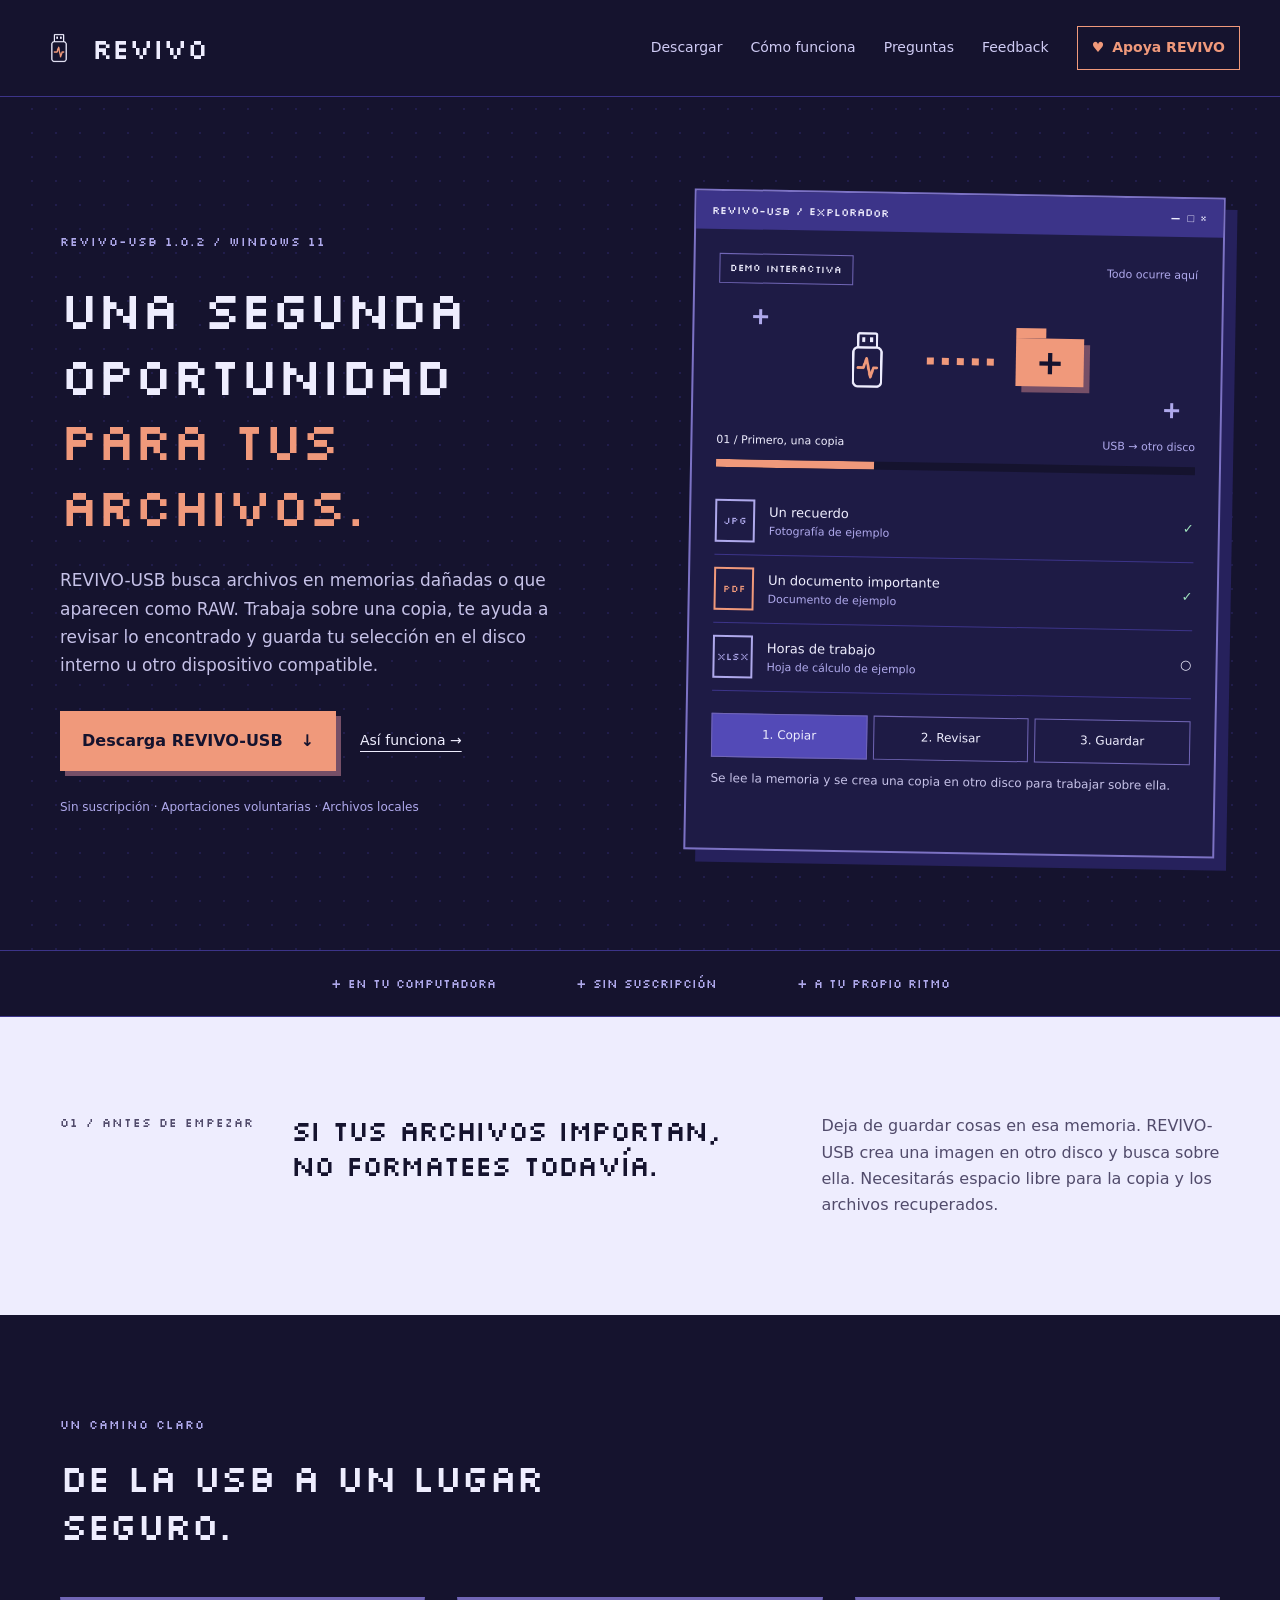
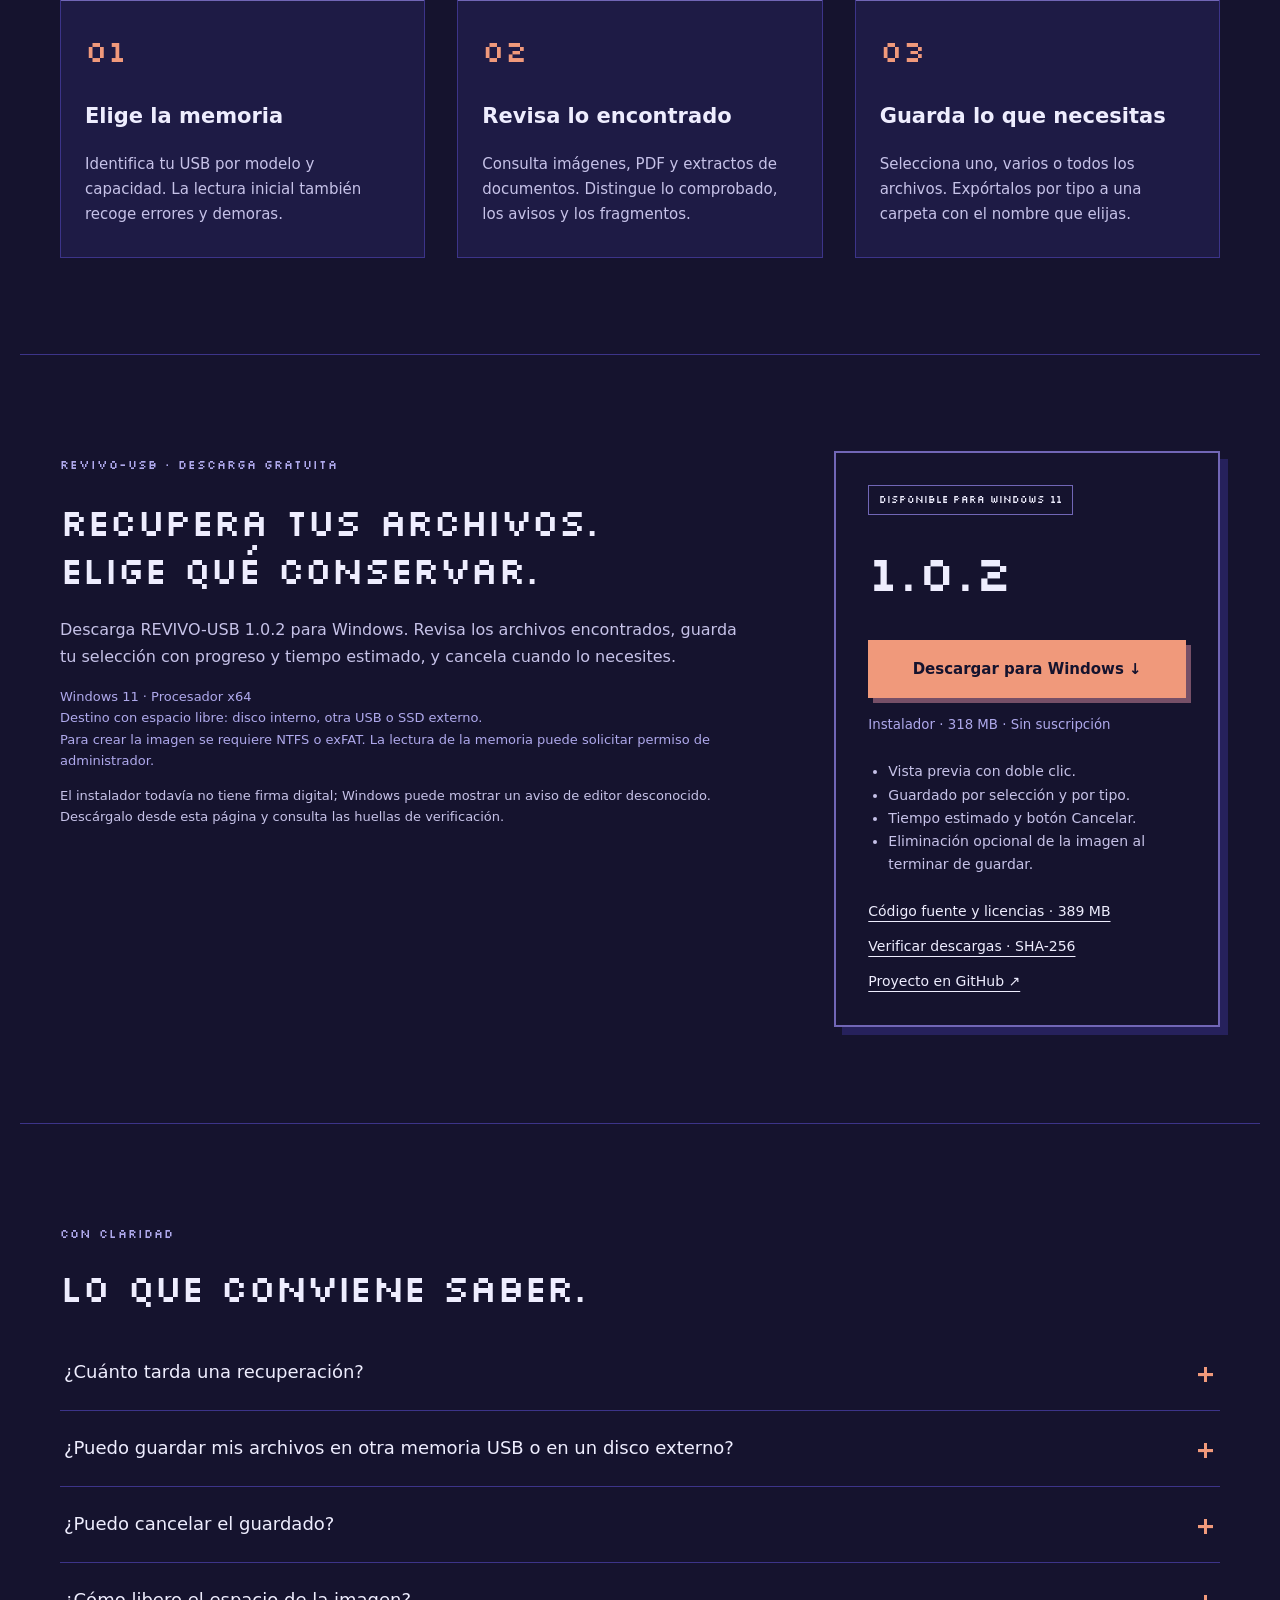
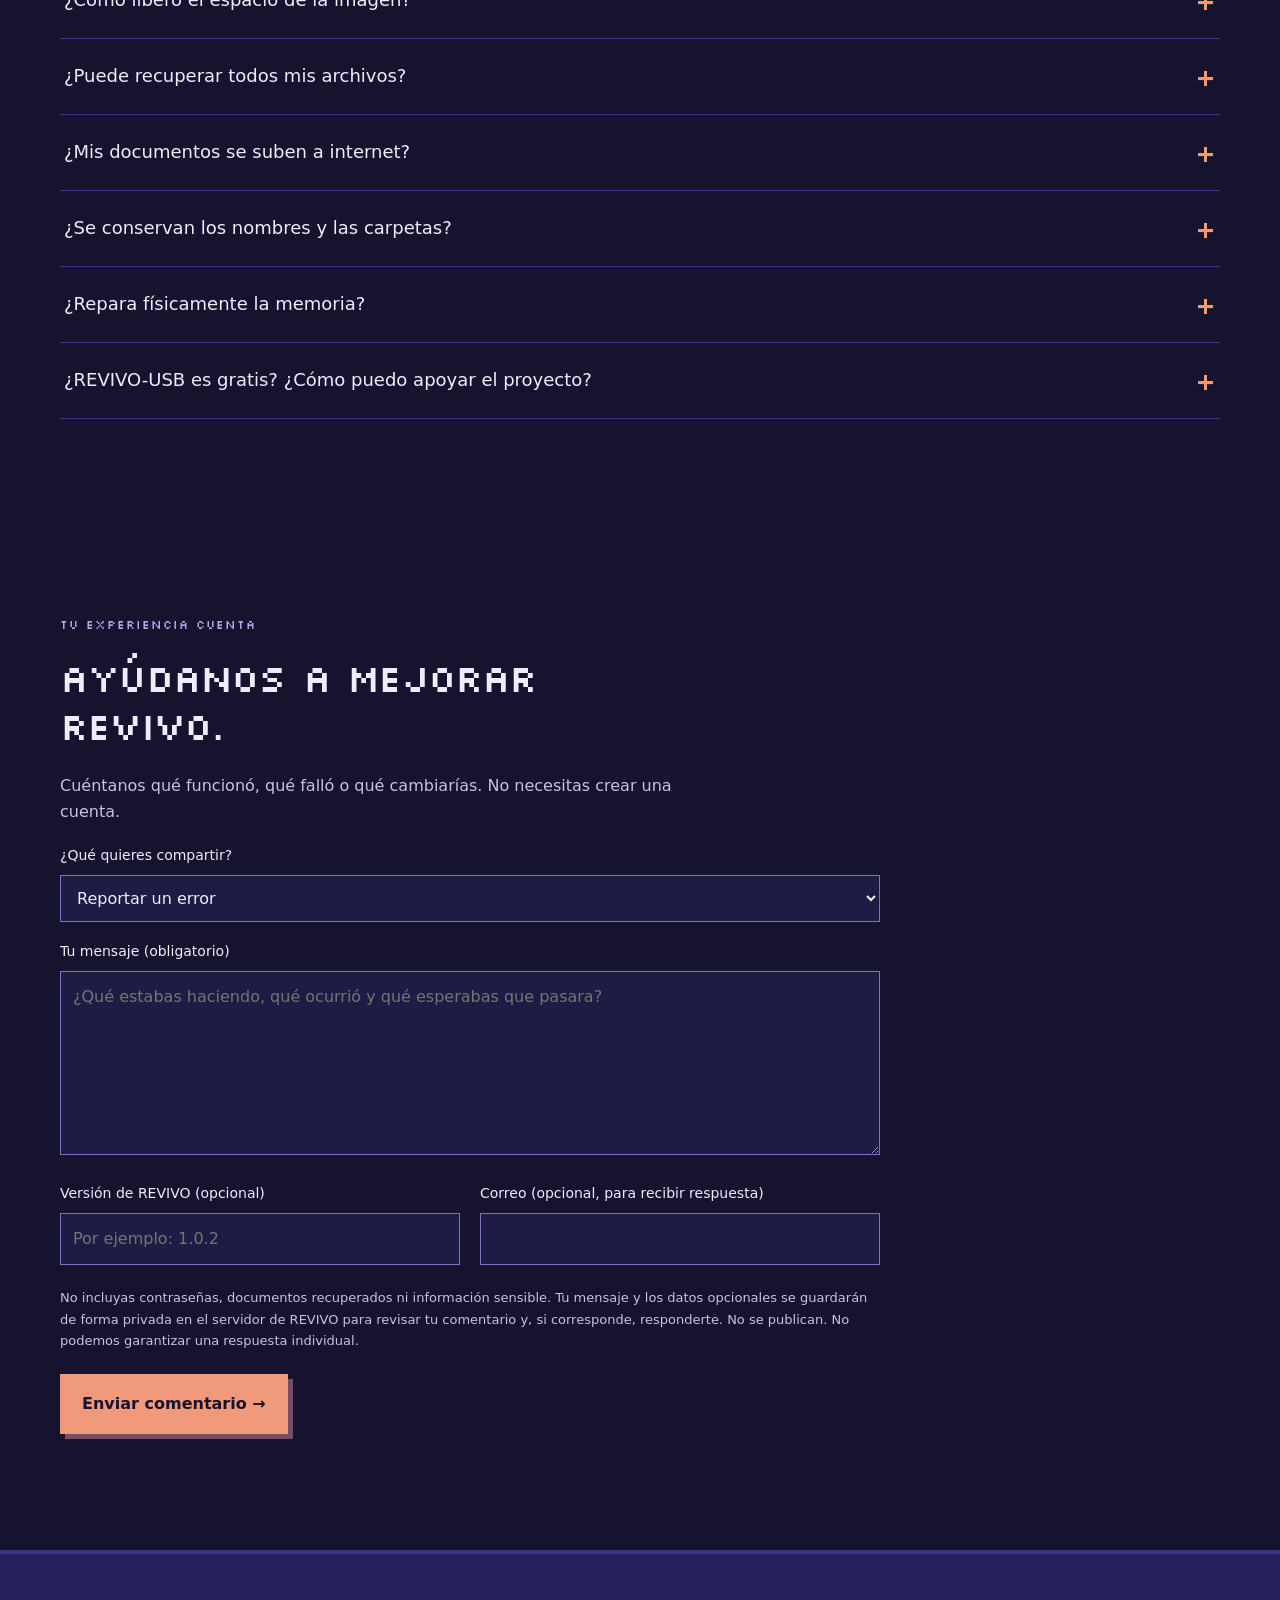
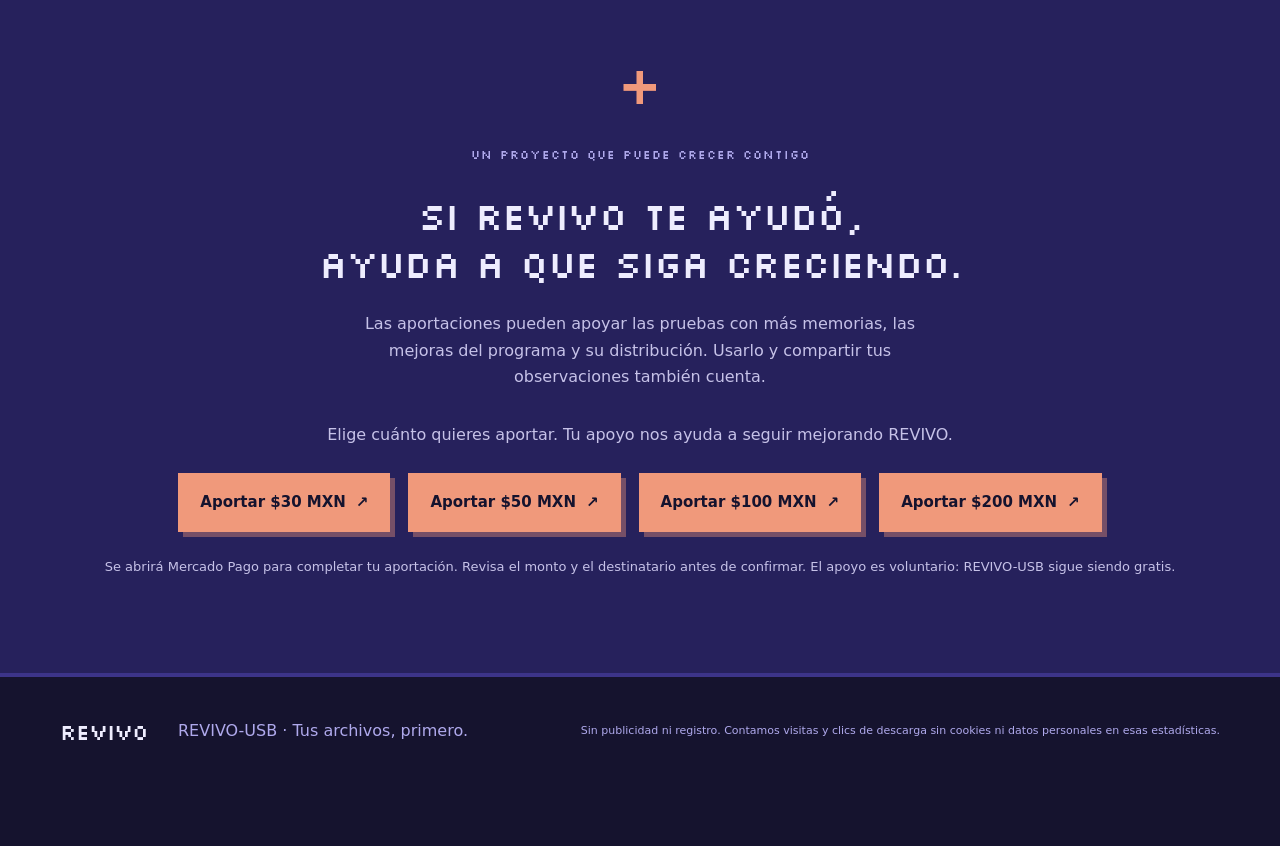
==== commit f0d62a37: "Add private feedback dashboard, aggregate metrics and verified daily backups; guide downloads to sup" ====
--- a/web/index.html
+++ b/web/index.html
@@ -1,4 +1,4 @@
-<!doctype html><html lang="es"><head><meta charset="utf-8"><meta name="viewport" content="width=device-width,initial-scale=1"><meta name="description" content="REVIVO-USB: recupera archivos de memorias USB en Windows desde una copia protegida. Revisa su contenido y guarda lo que importa."><title>REVIVO-USB 1.0.2 | Recupera tus archivos en Windows</title><meta name="theme-color" content="#15132E"><meta property="og:title" content="REVIVO-USB · Una segunda oportunidad para tus archivos"><meta property="og:description" content="REVIVO-USB 1.0.2: recuperación USB para Windows, vistas previas locales y guardado por tipo. Sin suscripción."><meta property="og:type" content="website"><link rel="icon" href="assets/logo.png"><link rel="stylesheet" href="style.css?v=apoyo-2"></head><body><a class="skip" href="#contenido">Saltar al contenido</a>
+<!doctype html><html lang="es"><head><meta charset="utf-8"><meta name="viewport" content="width=device-width,initial-scale=1"><meta name="description" content="REVIVO-USB: recupera archivos de memorias USB en Windows desde una copia protegida. Revisa su contenido y guarda lo que importa."><title>REVIVO-USB 1.0.2 | Recupera tus archivos en Windows</title><meta name="theme-color" content="#15132E"><meta property="og:title" content="REVIVO-USB · Una segunda oportunidad para tus archivos"><meta property="og:description" content="REVIVO-USB 1.0.2: recuperación USB para Windows, vistas previas locales y guardado por tipo. Sin suscripción."><meta property="og:type" content="website"><link rel="icon" href="assets/logo.png"><link rel="stylesheet" href="style.css?v=fiesta-1"></head><body><a class="skip" href="#contenido">Saltar al contenido</a>
 <header id="page-top" tabindex="-1"><a class="brand" href="#inicio"><img src="assets/logo.png" alt="" width="38" height="48">REVIVO</a><nav aria-label="Principal"><a href="#descarga">Descargar</a><a href="#como">Cómo funciona</a><a href="#preguntas">Preguntas</a><a href="#feedback">Feedback</a><a class="nav-support" href="#apoyar"><span aria-hidden="true">♥</span> Apoya REVIVO</a></nav></header>
 <main id="contenido"><section id="inicio" class="hero"><div><span class="eyebrow">REVIVO-USB 1.0.2 / WINDOWS 11</span><h1>Una segunda<br>oportunidad<br><em>para tus archivos.</em></h1><p>REVIVO-USB busca archivos en memorias dañadas o que aparecen como RAW. Trabaja sobre una copia, te ayuda a revisar lo encontrado y guarda tu selección en el disco interno u otro dispositivo compatible.</p><div class="actions"><a class="button" href="#descarga">Descarga REVIVO-USB <span>↓</span></a><a class="quiet" href="#como">Así funciona →</a></div><small>Sin suscripción · Aportaciones voluntarias · Archivos locales</small></div>
 <div class="preview" aria-label="Demostración ilustrativa de recuperación">
@@ -21,4 +21,4 @@
 <p class="feedback-note">No incluyas contraseñas, documentos recuperados ni información sensible. Tu mensaje y los datos opcionales se guardarán de forma privada en el servidor de REVIVO para revisar tu comentario y, si corresponde, responderte. No se publican. No podemos garantizar una respuesta individual.</p>
 <button class="button" type="submit">Enviar comentario →</button><p id="feedback-status" role="status" aria-live="polite"></p>
 <noscript><p>Activa JavaScript para enviar este formulario.</p></noscript></form></section>
-<section id="apoyar" class="support"><span class="eyebrow">UN PROYECTO QUE PUEDE CRECER CONTIGO</span><h2>Si Revivo te ayudó,<br>ayuda a que siga creciendo.</h2><p>Las aportaciones pueden apoyar las pruebas con más memorias, las mejoras del programa y su distribución. Usarlo y compartir tus observaciones también cuenta.</p><div id="donation"><p class="donation-intro">Elige cuánto quieres aportar. Tu apoyo nos ayuda a seguir mejorando REVIVO.</p><div class="donation-options" role="group" aria-label="Elige tu aportación en pesos mexicanos"><a class="button" href="https://mpago.la/1QbUoQa" target="_blank" rel="noopener noreferrer" aria-label="Aportar 30 pesos mexicanos mediante Mercado Pago (abre otra pestaña)">Aportar $30 MXN <span aria-hidden="true">↗</span></a><a class="button" href="https://mpago.la/1cJuJLR" target="_blank" rel="noopener noreferrer" aria-label="Aportar 50 pesos mexicanos mediante Mercado Pago (abre otra pestaña)">Aportar $50 MXN <span aria-hidden="true">↗</span></a><a class="button" href="https://mpago.la/32RFiQX" target="_blank" rel="noopener noreferrer" aria-label="Aportar 100 pesos mexicanos mediante Mercado Pago (abre otra pestaña)">Aportar $100 MXN <span aria-hidden="true">↗</span></a><a class="button" href="https://mpago.la/2upFz45" target="_blank" rel="noopener noreferrer" aria-label="Aportar 200 pesos mexicanos mediante Mercado Pago (abre otra pestaña)">Aportar $200 MXN <span aria-hidden="true">↗</span></a></div><p>Se abrirá Mercado Pago para completar tu aportación. Revisa el monto y el destinatario antes de confirmar. El apoyo es voluntario: REVIVO-USB sigue siendo gratis.</p></div></section></main><footer><a class="brand" href="#inicio">REVIVO</a><span>REVIVO-USB · Tus archivos, primero.</span><small>Sin publicidad ni formularios de registro en esta página.</small></footer><a class="back-top" href="#page-top" aria-label="Volver al inicio de la página" title="Volver arriba" hidden><span aria-hidden="true">↑</span><span>Arriba</span></a><script src="config.js"></script><script src="main.js?v=usb-1-0-2"></script></body></html>+<section id="apoyar" class="support"><span class="eyebrow">UN PROYECTO QUE PUEDE CRECER CONTIGO</span><h2>Si Revivo te ayudó,<br>ayuda a que siga creciendo.</h2><p>Las aportaciones pueden apoyar las pruebas con más memorias, las mejoras del programa y su distribución. Usarlo y compartir tus observaciones también cuenta.</p><div id="donation"><p class="donation-intro">Elige cuánto quieres aportar. Tu apoyo nos ayuda a seguir mejorando REVIVO.</p><div class="donation-options" role="group" aria-label="Elige tu aportación en pesos mexicanos"><a class="button" href="https://mpago.la/1QbUoQa" target="_blank" rel="noopener noreferrer" aria-label="Aportar 30 pesos mexicanos mediante Mercado Pago (abre otra pestaña)">Aportar $30 MXN <span aria-hidden="true">↗</span></a><a class="button" href="https://mpago.la/1cJuJLR" target="_blank" rel="noopener noreferrer" aria-label="Aportar 50 pesos mexicanos mediante Mercado Pago (abre otra pestaña)">Aportar $50 MXN <span aria-hidden="true">↗</span></a><a class="button" href="https://mpago.la/32RFiQX" target="_blank" rel="noopener noreferrer" aria-label="Aportar 100 pesos mexicanos mediante Mercado Pago (abre otra pestaña)">Aportar $100 MXN <span aria-hidden="true">↗</span></a><a class="button" href="https://mpago.la/2upFz45" target="_blank" rel="noopener noreferrer" aria-label="Aportar 200 pesos mexicanos mediante Mercado Pago (abre otra pestaña)">Aportar $200 MXN <span aria-hidden="true">↗</span></a></div><p>Se abrirá Mercado Pago para completar tu aportación. Revisa el monto y el destinatario antes de confirmar. El apoyo es voluntario: REVIVO-USB sigue siendo gratis.</p></div></section></main><footer><a class="brand" href="#inicio">REVIVO</a><span>REVIVO-USB · Tus archivos, primero.</span><small>Sin publicidad ni registro. Contamos visitas y clics de descarga sin cookies ni datos personales en esas estadísticas.</small></footer><a class="back-top" href="#page-top" aria-label="Volver al inicio de la página" title="Volver arriba" hidden><span aria-hidden="true">↑</span><span>Arriba</span></a><script src="config.js"></script><script src="main.js?v=seguimiento-1"></script></body></html>
--- a/web/style.css
+++ b/web/style.css
@@ -9,3 +9,5 @@
 nav{align-items:center}nav .nav-support{display:inline-flex;align-items:center;gap:8px;min-height:44px;padding:8px 14px;border:1px solid #f0997b;color:#f0997b;background:transparent;font-weight:600;white-space:nowrap;transition:background .2s,color .2s}nav .nav-support:hover,nav .nav-support:focus-visible{background:#f0997b;color:#15132e}@media(prefers-reduced-motion:reduce){nav .nav-support{transition:none}}
 
 .donation-options{display:flex;flex-wrap:wrap;justify-content:center;gap:18px;margin:24px 0}.donation-options .button{font-size:15px;gap:10px}#donation .donation-intro{font-size:16px}@media(max-width:480px){.donation-options{display:grid;grid-template-columns:1fr 1fr;gap:14px}.donation-options .button{padding:12px 8px;font-size:13px;gap:4px}}
+
+.support{position:relative;isolation:isolate;overflow:hidden}.support-confetti{position:absolute;inset:0;pointer-events:none;z-index:2;overflow:hidden}.support-confetti i{position:absolute;top:0;width:8px;height:12px;opacity:0;animation:support-party 2.2s var(--delay) ease-out both}.support-confetti i:nth-child(3n){width:10px;height:10px}.support-confetti i:nth-child(4n){width:6px;height:14px}@keyframes support-party{0%{opacity:0;transform:translate3d(0,-20px,0) rotate(0deg)}12%{opacity:.85}75%{opacity:.7}100%{opacity:0;transform:translate3d(var(--drift),440px,0) rotate(var(--spin))}}@media(prefers-reduced-motion:reduce){.support-confetti{display:none}}
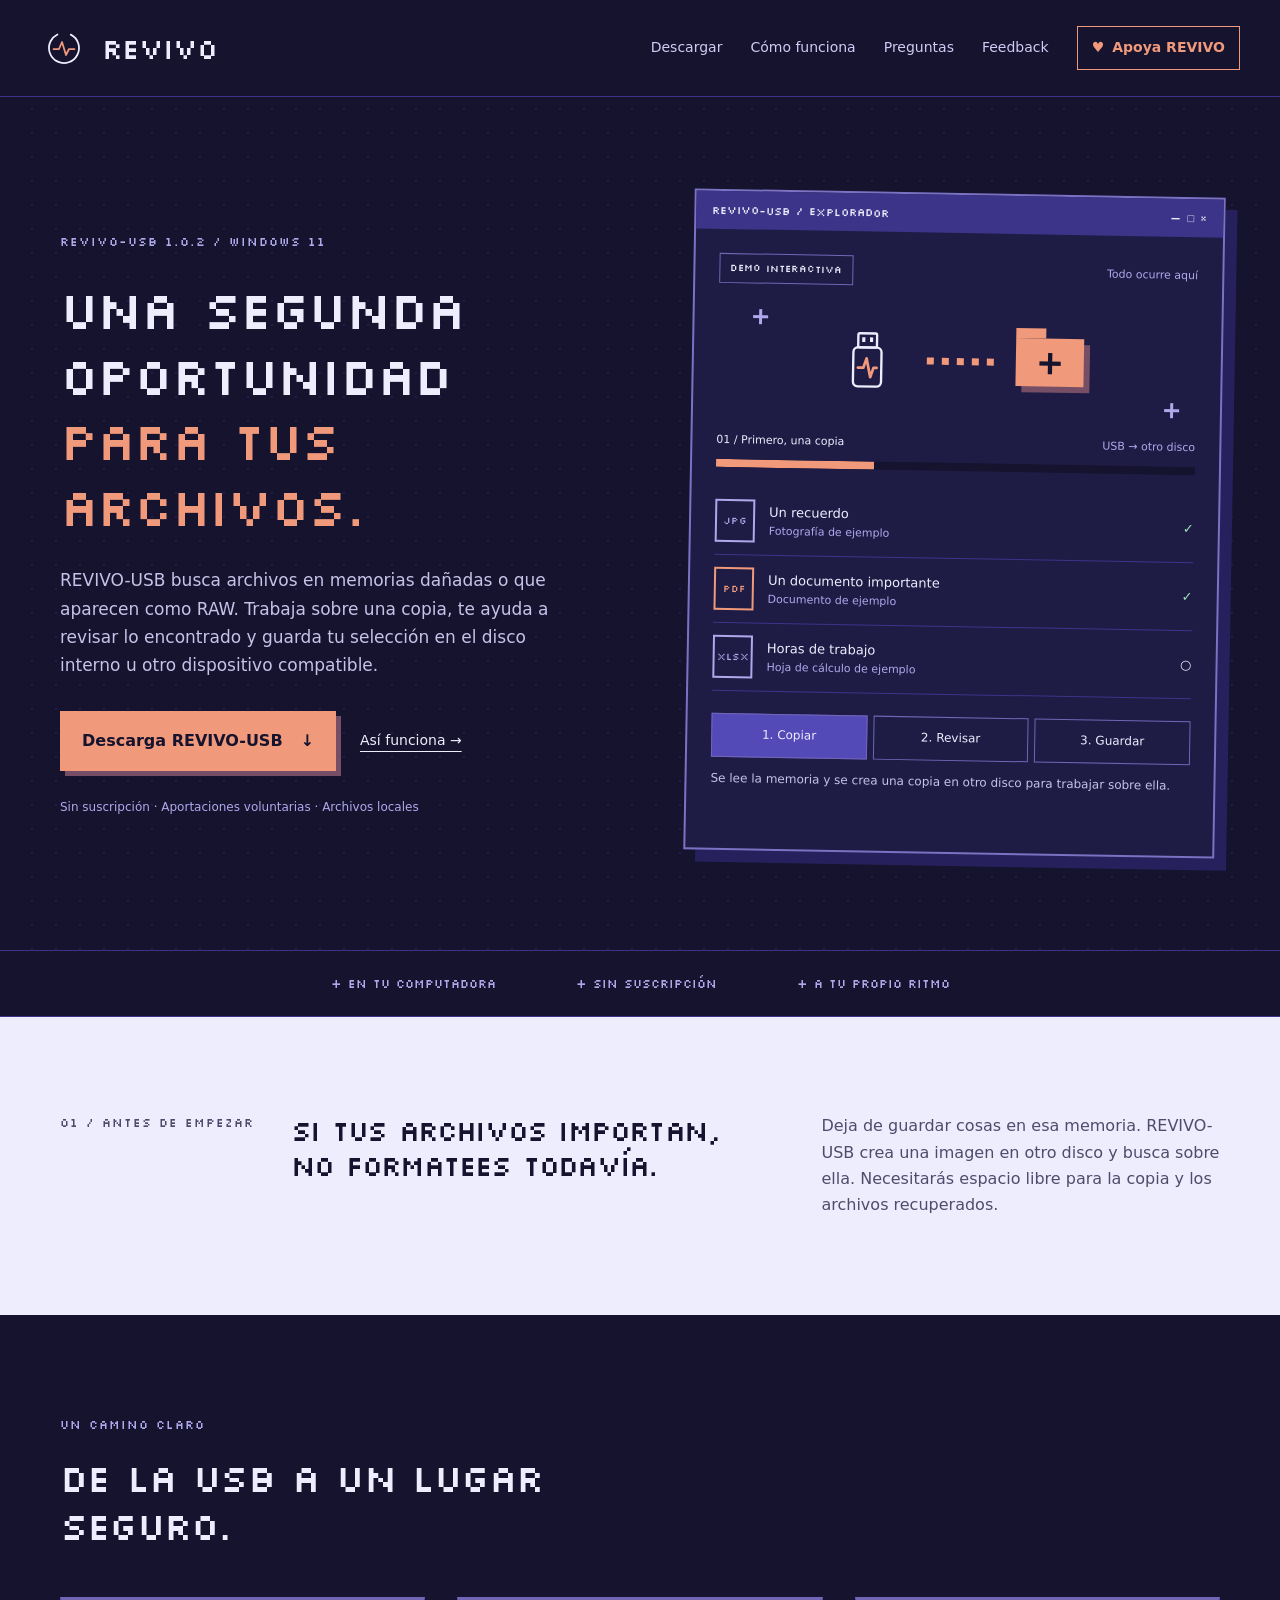
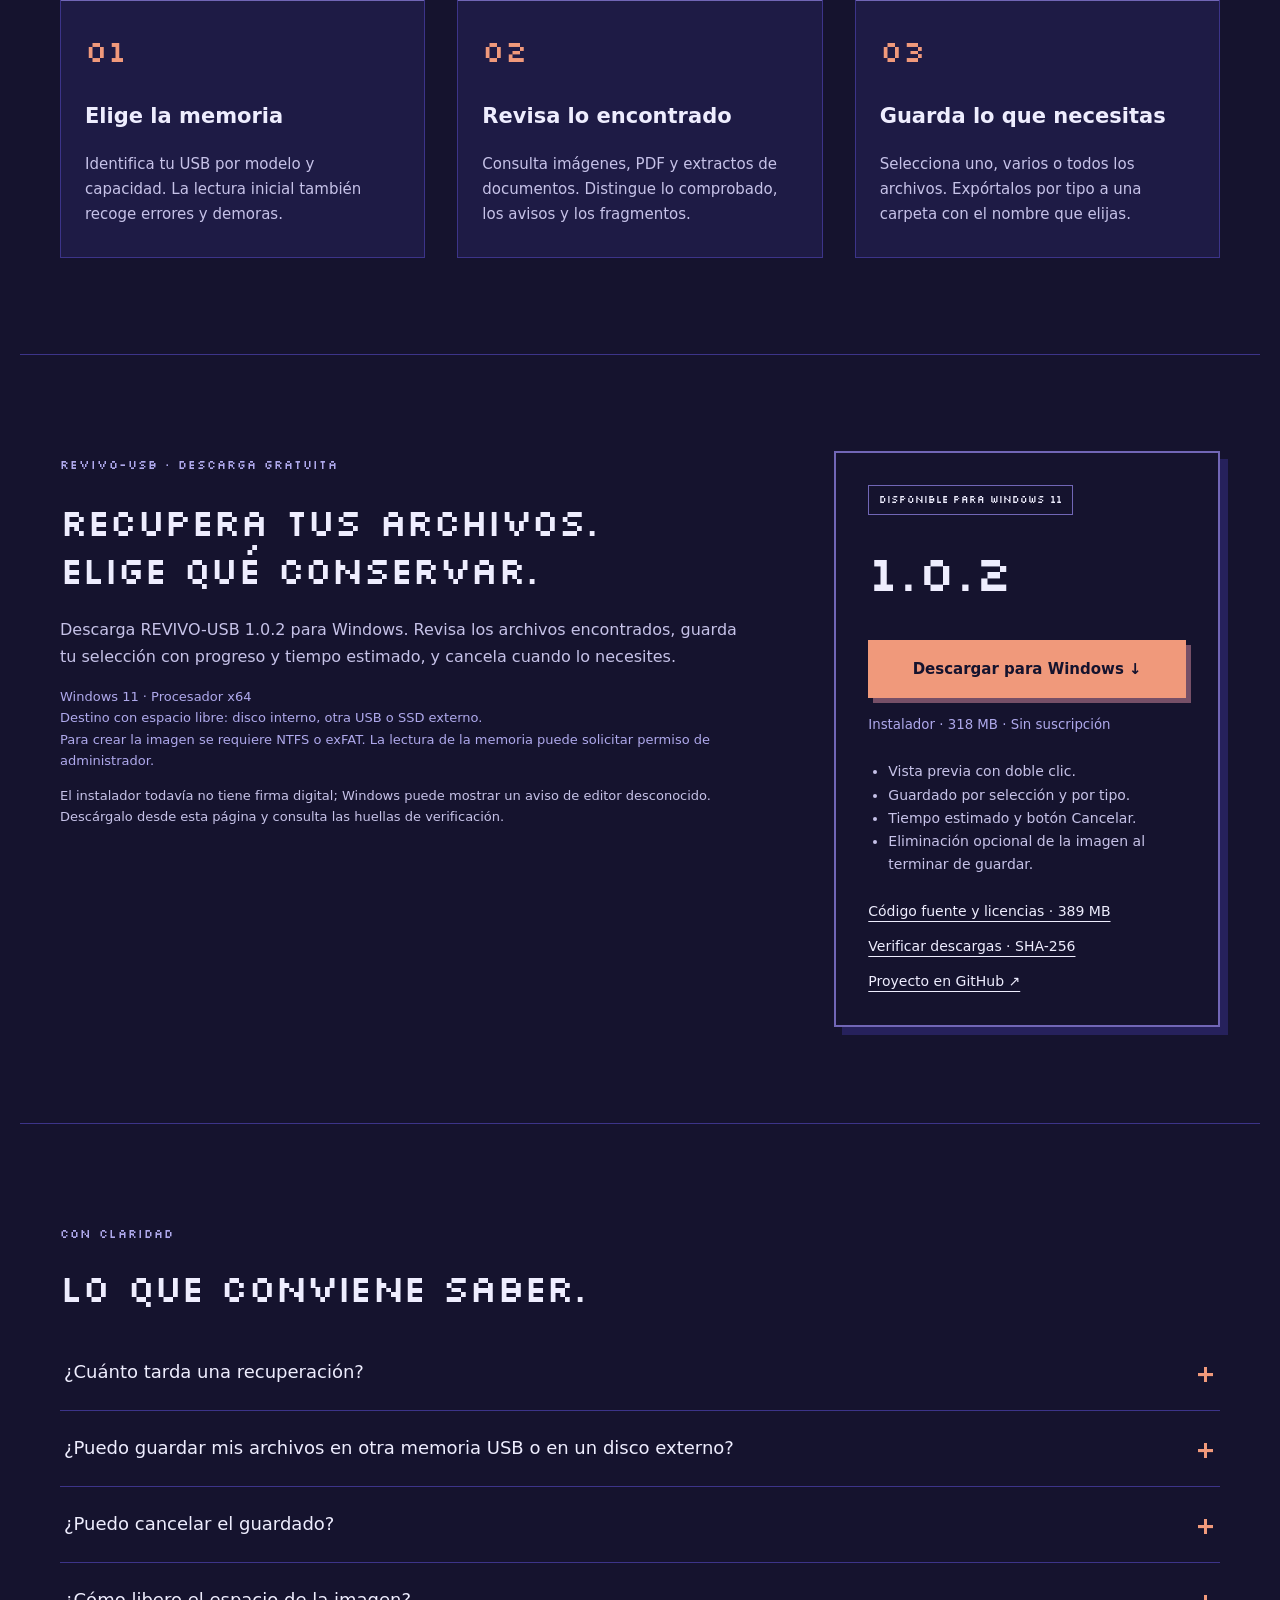
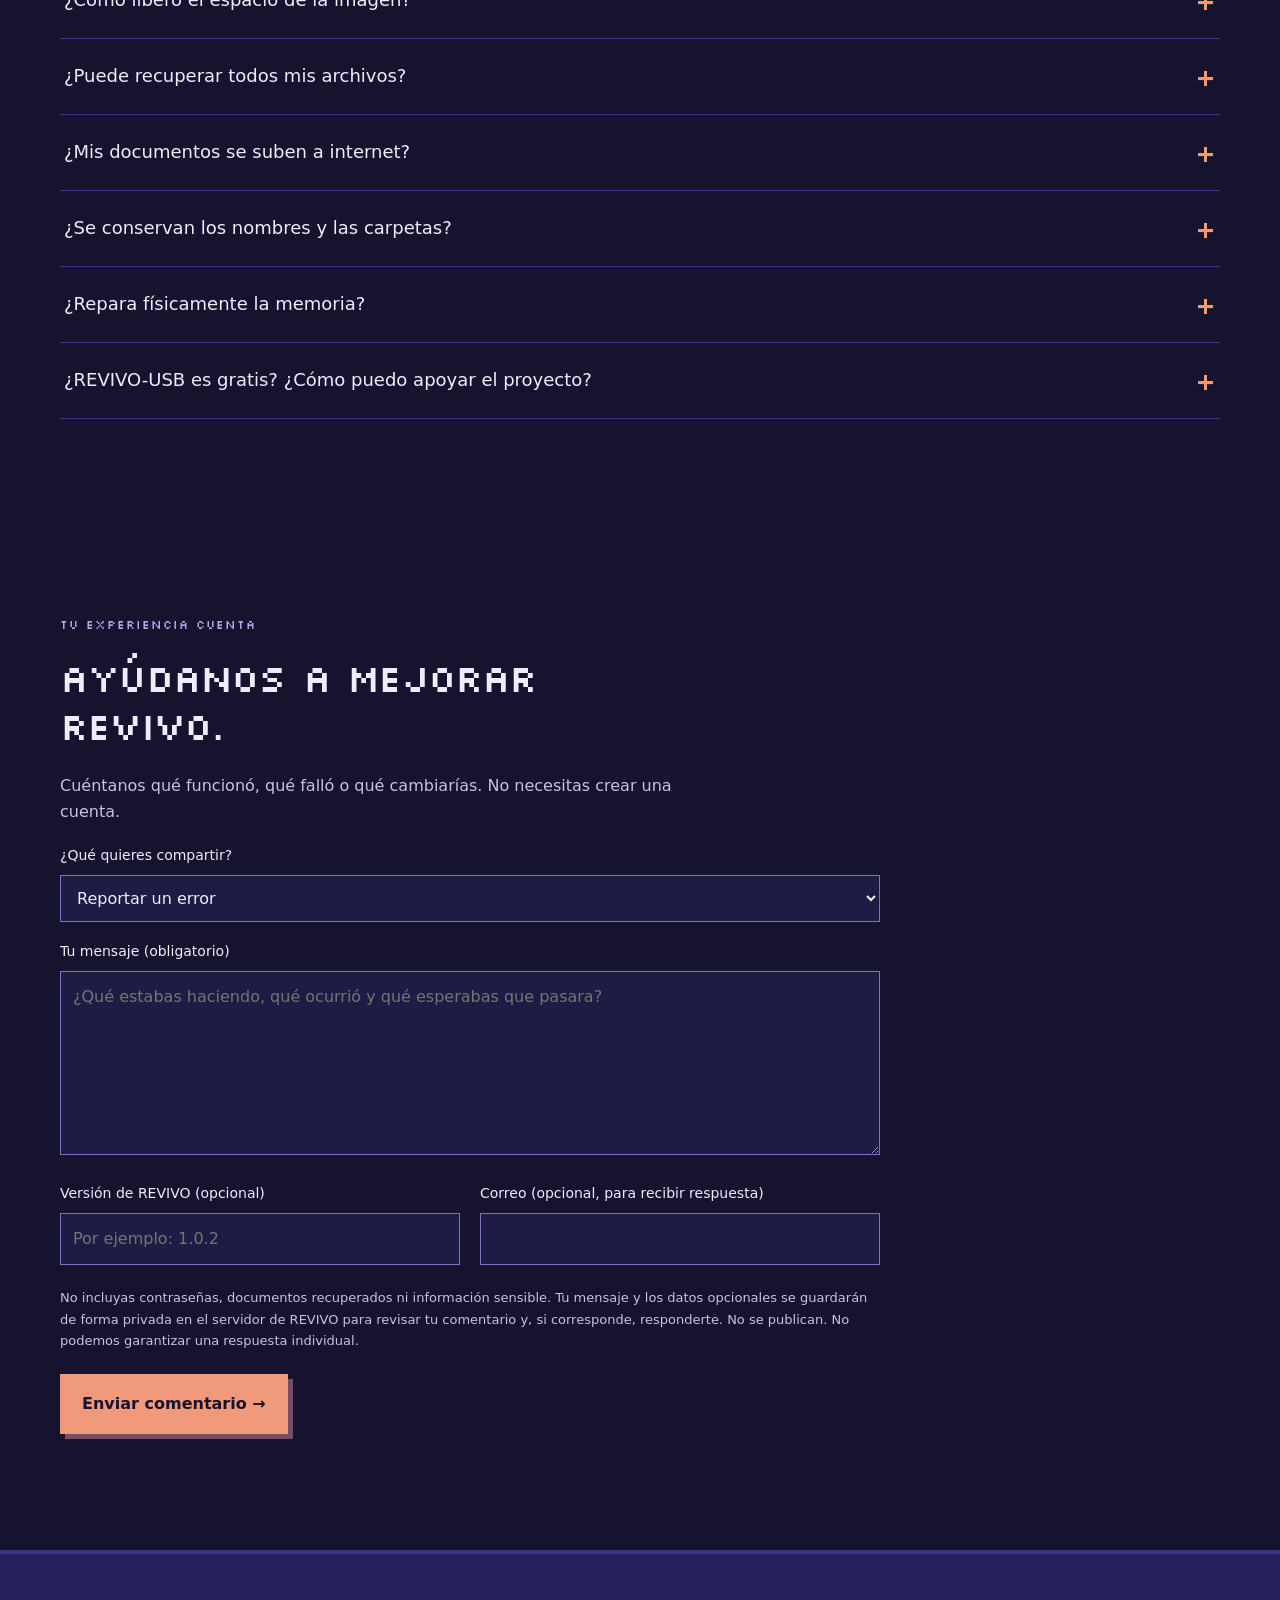
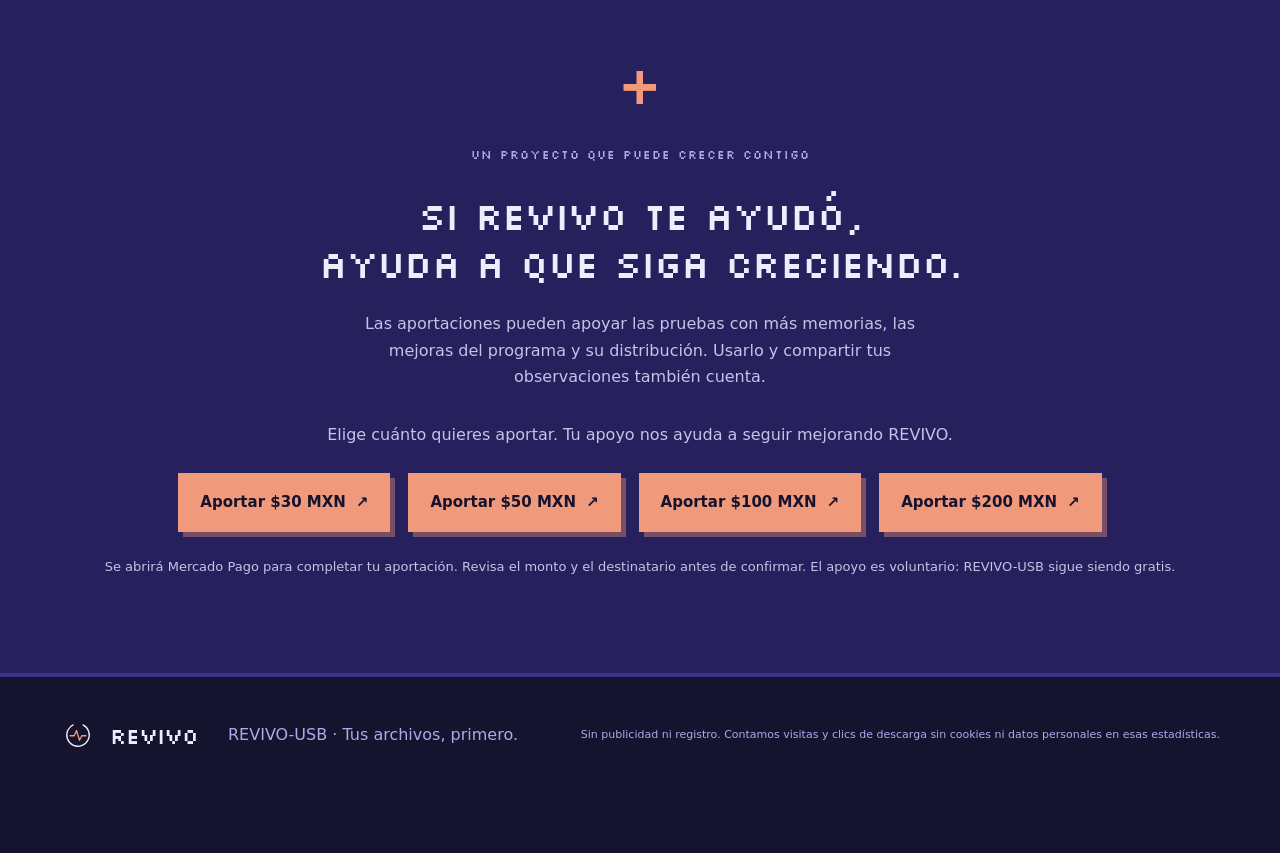
==== commit 241b0408: "Use supplied REVIVO digital and USB logos while preserving typography and colors" ====
--- a/web/index.html
+++ b/web/index.html
@@ -1,10 +1,10 @@
-<!doctype html><html lang="es"><head><meta charset="utf-8"><meta name="viewport" content="width=device-width,initial-scale=1"><meta name="description" content="REVIVO-USB: recupera archivos de memorias USB en Windows desde una copia protegida. Revisa su contenido y guarda lo que importa."><title>REVIVO-USB 1.0.2 | Recupera tus archivos en Windows</title><meta name="theme-color" content="#15132E"><meta property="og:title" content="REVIVO-USB · Una segunda oportunidad para tus archivos"><meta property="og:description" content="REVIVO-USB 1.0.2: recuperación USB para Windows, vistas previas locales y guardado por tipo. Sin suscripción."><meta property="og:type" content="website"><link rel="icon" href="assets/logo.png"><link rel="stylesheet" href="style.css?v=fiesta-1"></head><body><a class="skip" href="#contenido">Saltar al contenido</a>
-<header id="page-top" tabindex="-1"><a class="brand" href="#inicio"><img src="assets/logo.png" alt="" width="38" height="48">REVIVO</a><nav aria-label="Principal"><a href="#descarga">Descargar</a><a href="#como">Cómo funciona</a><a href="#preguntas">Preguntas</a><a href="#feedback">Feedback</a><a class="nav-support" href="#apoyar"><span aria-hidden="true">♥</span> Apoya REVIVO</a></nav></header>
+<!doctype html><html lang="es"><head><meta charset="utf-8"><meta name="viewport" content="width=device-width,initial-scale=1"><meta name="description" content="REVIVO-USB: recupera archivos de memorias USB en Windows desde una copia protegida. Revisa su contenido y guarda lo que importa."><title>REVIVO-USB 1.0.2 | Recupera tus archivos en Windows</title><meta name="theme-color" content="#15132E"><meta property="og:title" content="REVIVO-USB · Una segunda oportunidad para tus archivos"><meta property="og:description" content="REVIVO-USB 1.0.2: recuperación USB para Windows, vistas previas locales y guardado por tipo. Sin suscripción."><meta property="og:type" content="website"><link rel="icon" type="image/svg+xml" href="assets/favicon-v2.svg"><link rel="stylesheet" href="style.css?v=fiesta-1"></head><body><a class="skip" href="#contenido">Saltar al contenido</a>
+<header id="page-top" tabindex="-1"><a class="brand" href="#inicio"><img src="assets/revivo-digital-v2.svg" alt="" width="48" height="48">REVIVO</a><nav aria-label="Principal"><a href="#descarga">Descargar</a><a href="#como">Cómo funciona</a><a href="#preguntas">Preguntas</a><a href="#feedback">Feedback</a><a class="nav-support" href="#apoyar"><span aria-hidden="true">♥</span> Apoya REVIVO</a></nav></header>
 <main id="contenido"><section id="inicio" class="hero"><div><span class="eyebrow">REVIVO-USB 1.0.2 / WINDOWS 11</span><h1>Una segunda<br>oportunidad<br><em>para tus archivos.</em></h1><p>REVIVO-USB busca archivos en memorias dañadas o que aparecen como RAW. Trabaja sobre una copia, te ayuda a revisar lo encontrado y guarda tu selección en el disco interno u otro dispositivo compatible.</p><div class="actions"><a class="button" href="#descarga">Descarga REVIVO-USB <span>↓</span></a><a class="quiet" href="#como">Así funciona →</a></div><small>Sin suscripción · Aportaciones voluntarias · Archivos locales</small></div>
 <div class="preview" aria-label="Demostración ilustrativa de recuperación">
 <div class="windowbar"><span>REVIVO-USB / EXPLORADOR</span><span aria-hidden="true">— □ ×</span></div>
 <div class="previewbody"><div class="demohead"><span class="pill">DEMO INTERACTIVA</span><span class="tiny">Todo ocurre aquí</span></div>
-<div class="pixel-scene" aria-hidden="true"><span class="spark s1">+</span><span class="spark s2">+</span><div class="drive"><img src="assets/logo.png" alt="" width="75" height="94"></div><div class="data-path"><i></i><i></i><i></i><i></i><i></i></div><div class="pixel-folder"></div></div>
+<div class="pixel-scene" aria-hidden="true"><span class="spark s1">+</span><span class="spark s2">+</span><div class="drive"><img src="assets/revivo-usb-v2.svg" alt="" width="75" height="94"></div><div class="data-path"><i></i><i></i><i></i><i></i><i></i></div><div class="pixel-folder"></div></div>
 <div class="demostatus"><strong id="demo-title">01 / Primero, una copia</strong><span id="demo-count">USB → otro disco</span></div><div class="demo-track" aria-hidden="true"><span></span></div>
 <div class="file"><span class="fileicon">JPG</span><div>Un recuerdo<small>Fotografía de ejemplo</small></div><span class="check">✓</span></div><div class="file"><span class="fileicon coral">PDF</span><div>Un documento importante<small>Documento de ejemplo</small></div><span class="check">✓</span></div><div class="file"><span class="fileicon lilac">XLSX</span><div>Horas de trabajo<small>Hoja de cálculo de ejemplo</small></div><span>○</span></div>
 <div class="demo-controls" role="group" aria-label="Pasos de la demostración"><button type="button" data-step="0" aria-pressed="true">1. Copiar</button><button type="button" data-step="1" aria-pressed="false">2. Revisar</button><button type="button" data-step="2" aria-pressed="false">3. Guardar</button></div><p id="demo-detail" aria-live="polite">Se lee la memoria y se crea una copia en otro disco para trabajar sobre ella.</p></div></div></section>
@@ -21,4 +21,4 @@
 <p class="feedback-note">No incluyas contraseñas, documentos recuperados ni información sensible. Tu mensaje y los datos opcionales se guardarán de forma privada en el servidor de REVIVO para revisar tu comentario y, si corresponde, responderte. No se publican. No podemos garantizar una respuesta individual.</p>
 <button class="button" type="submit">Enviar comentario →</button><p id="feedback-status" role="status" aria-live="polite"></p>
 <noscript><p>Activa JavaScript para enviar este formulario.</p></noscript></form></section>
-<section id="apoyar" class="support"><span class="eyebrow">UN PROYECTO QUE PUEDE CRECER CONTIGO</span><h2>Si Revivo te ayudó,<br>ayuda a que siga creciendo.</h2><p>Las aportaciones pueden apoyar las pruebas con más memorias, las mejoras del programa y su distribución. Usarlo y compartir tus observaciones también cuenta.</p><div id="donation"><p class="donation-intro">Elige cuánto quieres aportar. Tu apoyo nos ayuda a seguir mejorando REVIVO.</p><div class="donation-options" role="group" aria-label="Elige tu aportación en pesos mexicanos"><a class="button" href="https://mpago.la/1QbUoQa" target="_blank" rel="noopener noreferrer" aria-label="Aportar 30 pesos mexicanos mediante Mercado Pago (abre otra pestaña)">Aportar $30 MXN <span aria-hidden="true">↗</span></a><a class="button" href="https://mpago.la/1cJuJLR" target="_blank" rel="noopener noreferrer" aria-label="Aportar 50 pesos mexicanos mediante Mercado Pago (abre otra pestaña)">Aportar $50 MXN <span aria-hidden="true">↗</span></a><a class="button" href="https://mpago.la/32RFiQX" target="_blank" rel="noopener noreferrer" aria-label="Aportar 100 pesos mexicanos mediante Mercado Pago (abre otra pestaña)">Aportar $100 MXN <span aria-hidden="true">↗</span></a><a class="button" href="https://mpago.la/2upFz45" target="_blank" rel="noopener noreferrer" aria-label="Aportar 200 pesos mexicanos mediante Mercado Pago (abre otra pestaña)">Aportar $200 MXN <span aria-hidden="true">↗</span></a></div><p>Se abrirá Mercado Pago para completar tu aportación. Revisa el monto y el destinatario antes de confirmar. El apoyo es voluntario: REVIVO-USB sigue siendo gratis.</p></div></section></main><footer><a class="brand" href="#inicio">REVIVO</a><span>REVIVO-USB · Tus archivos, primero.</span><small>Sin publicidad ni registro. Contamos visitas y clics de descarga sin cookies ni datos personales en esas estadísticas.</small></footer><a class="back-top" href="#page-top" aria-label="Volver al inicio de la página" title="Volver arriba" hidden><span aria-hidden="true">↑</span><span>Arriba</span></a><script src="config.js"></script><script src="main.js?v=seguimiento-1"></script></body></html>+<section id="apoyar" class="support"><span class="eyebrow">UN PROYECTO QUE PUEDE CRECER CONTIGO</span><h2>Si Revivo te ayudó,<br>ayuda a que siga creciendo.</h2><p>Las aportaciones pueden apoyar las pruebas con más memorias, las mejoras del programa y su distribución. Usarlo y compartir tus observaciones también cuenta.</p><div id="donation"><p class="donation-intro">Elige cuánto quieres aportar. Tu apoyo nos ayuda a seguir mejorando REVIVO.</p><div class="donation-options" role="group" aria-label="Elige tu aportación en pesos mexicanos"><a class="button" href="https://mpago.la/1QbUoQa" target="_blank" rel="noopener noreferrer" aria-label="Aportar 30 pesos mexicanos mediante Mercado Pago (abre otra pestaña)">Aportar $30 MXN <span aria-hidden="true">↗</span></a><a class="button" href="https://mpago.la/1cJuJLR" target="_blank" rel="noopener noreferrer" aria-label="Aportar 50 pesos mexicanos mediante Mercado Pago (abre otra pestaña)">Aportar $50 MXN <span aria-hidden="true">↗</span></a><a class="button" href="https://mpago.la/32RFiQX" target="_blank" rel="noopener noreferrer" aria-label="Aportar 100 pesos mexicanos mediante Mercado Pago (abre otra pestaña)">Aportar $100 MXN <span aria-hidden="true">↗</span></a><a class="button" href="https://mpago.la/2upFz45" target="_blank" rel="noopener noreferrer" aria-label="Aportar 200 pesos mexicanos mediante Mercado Pago (abre otra pestaña)">Aportar $200 MXN <span aria-hidden="true">↗</span></a></div><p>Se abrirá Mercado Pago para completar tu aportación. Revisa el monto y el destinatario antes de confirmar. El apoyo es voluntario: REVIVO-USB sigue siendo gratis.</p></div></section></main><footer><a class="brand" href="#inicio"><img src="assets/revivo-digital-v2.svg" alt="" width="36" height="36">REVIVO</a><span>REVIVO-USB · Tus archivos, primero.</span><small>Sin publicidad ni registro. Contamos visitas y clics de descarga sin cookies ni datos personales en esas estadísticas.</small></footer><a class="back-top" href="#page-top" aria-label="Volver al inicio de la página" title="Volver arriba" hidden><span aria-hidden="true">↑</span><span>Arriba</span></a><script src="config.js"></script><script src="main.js?v=seguimiento-1"></script></body></html>
